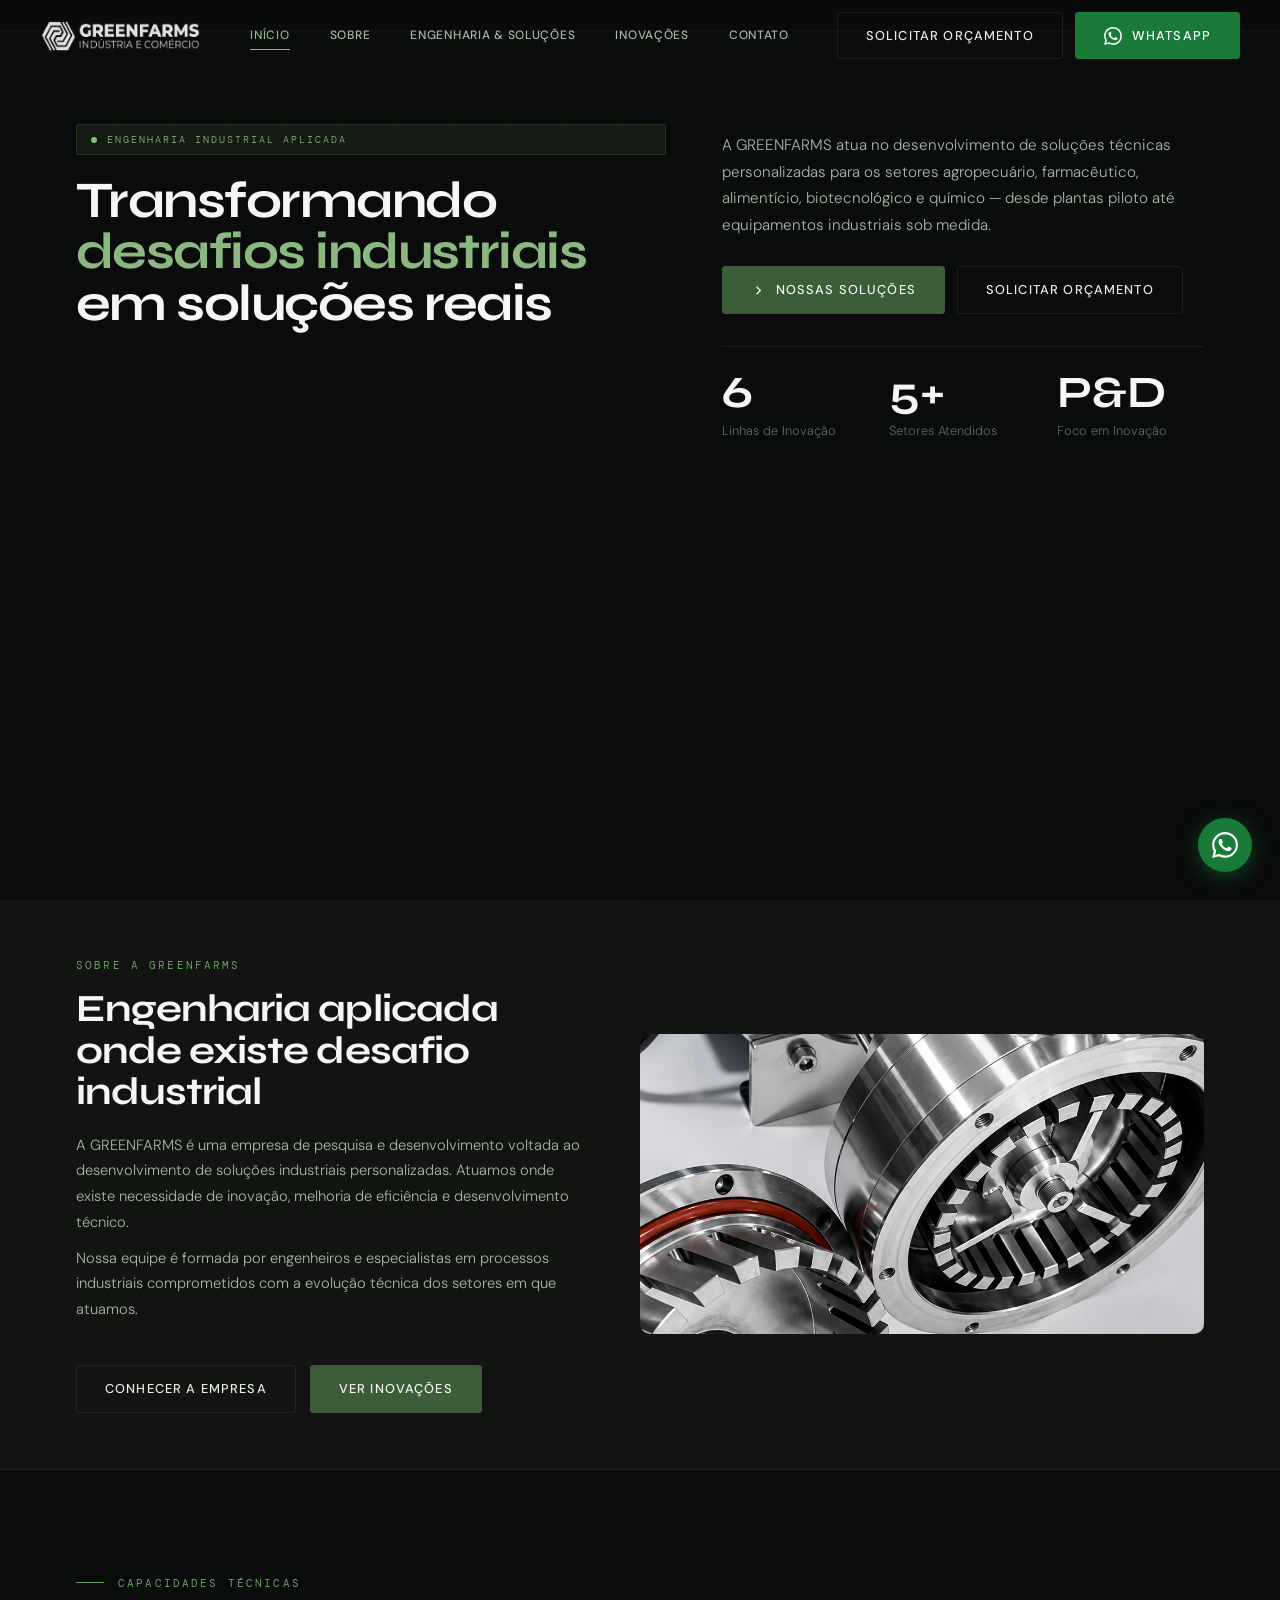
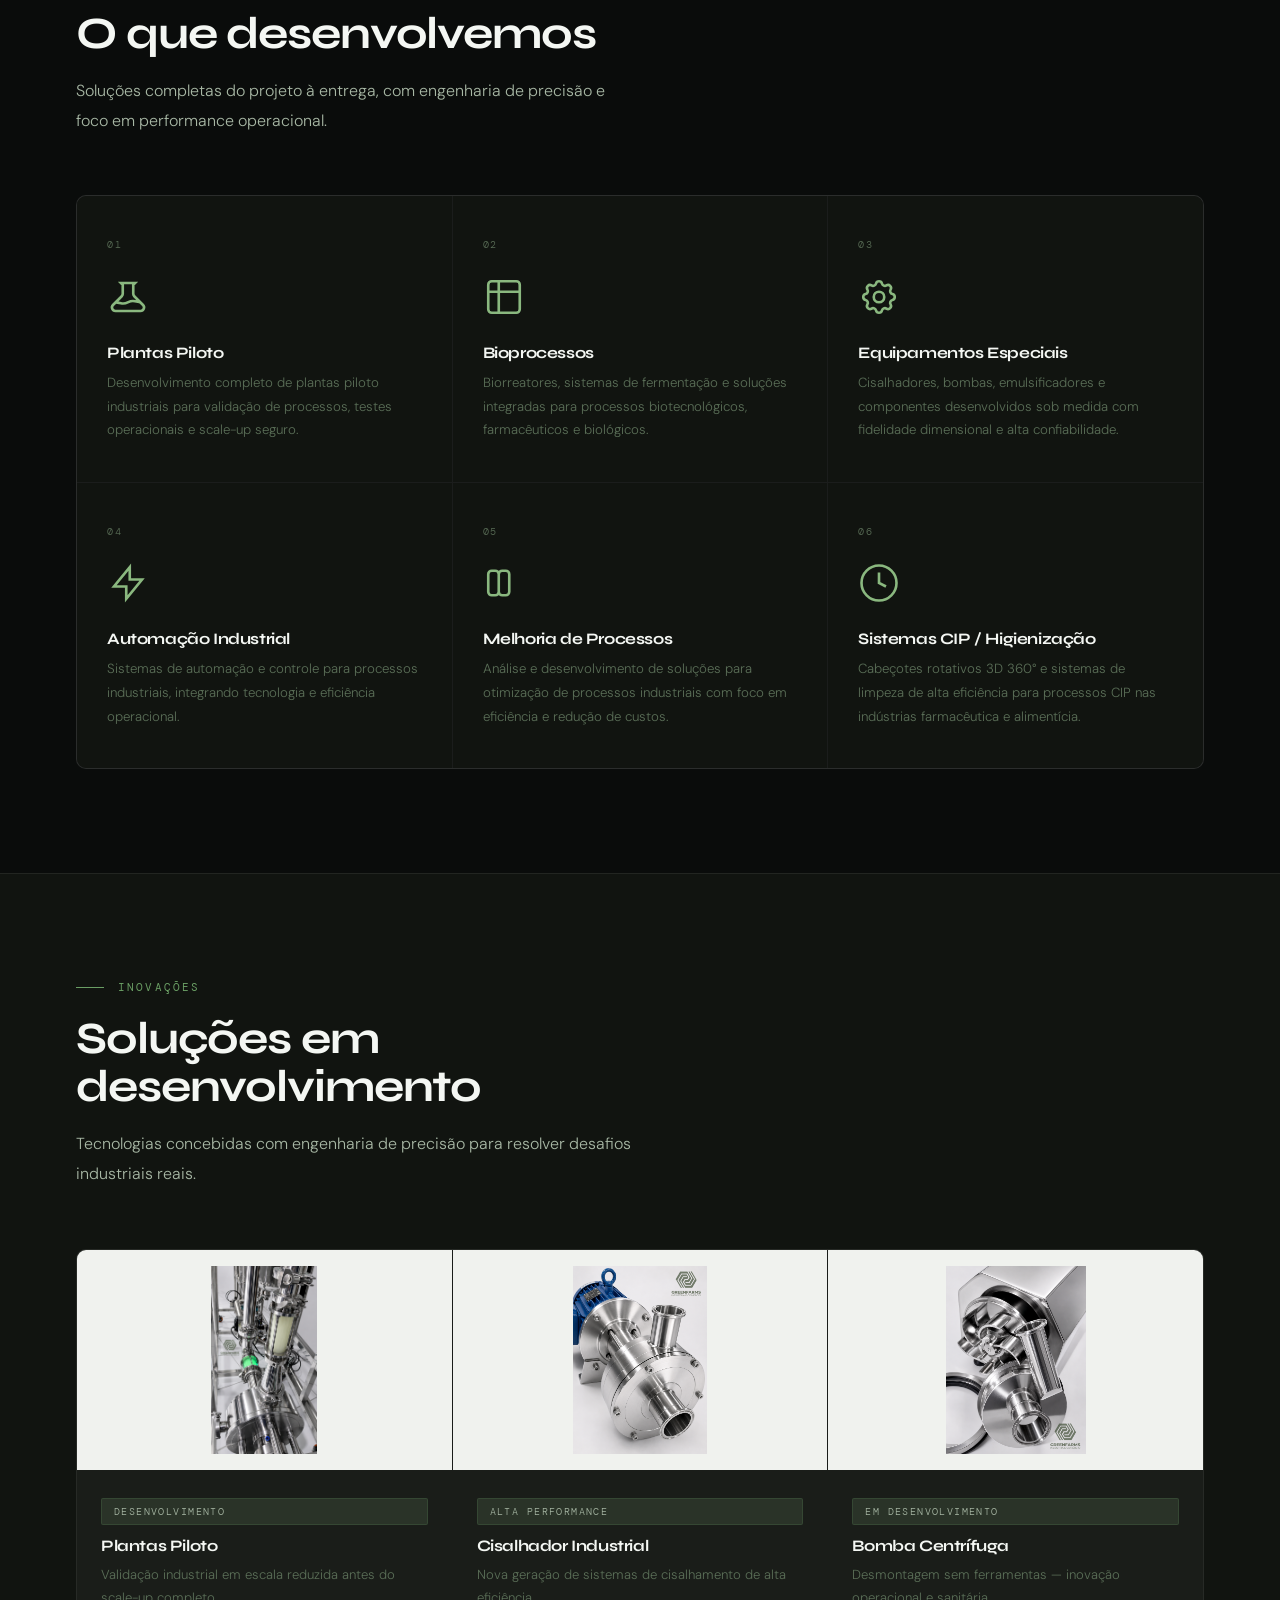
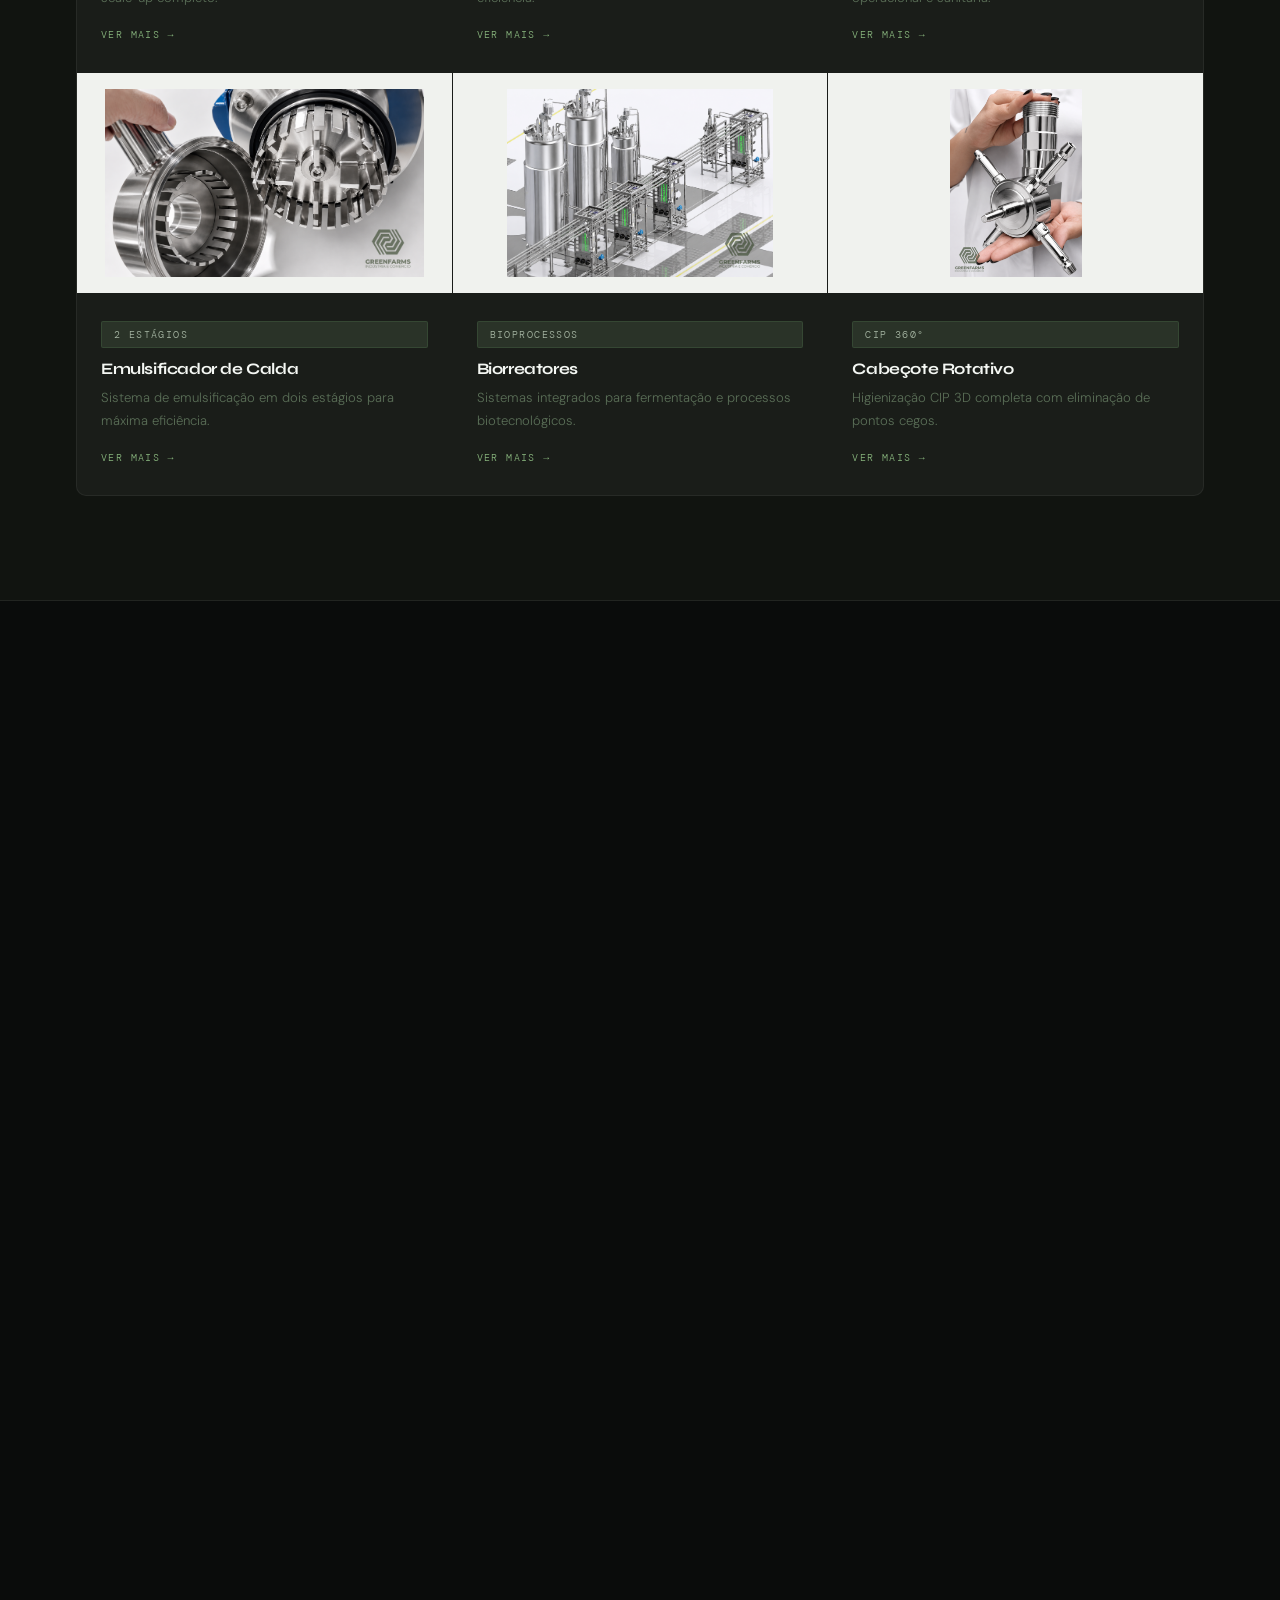
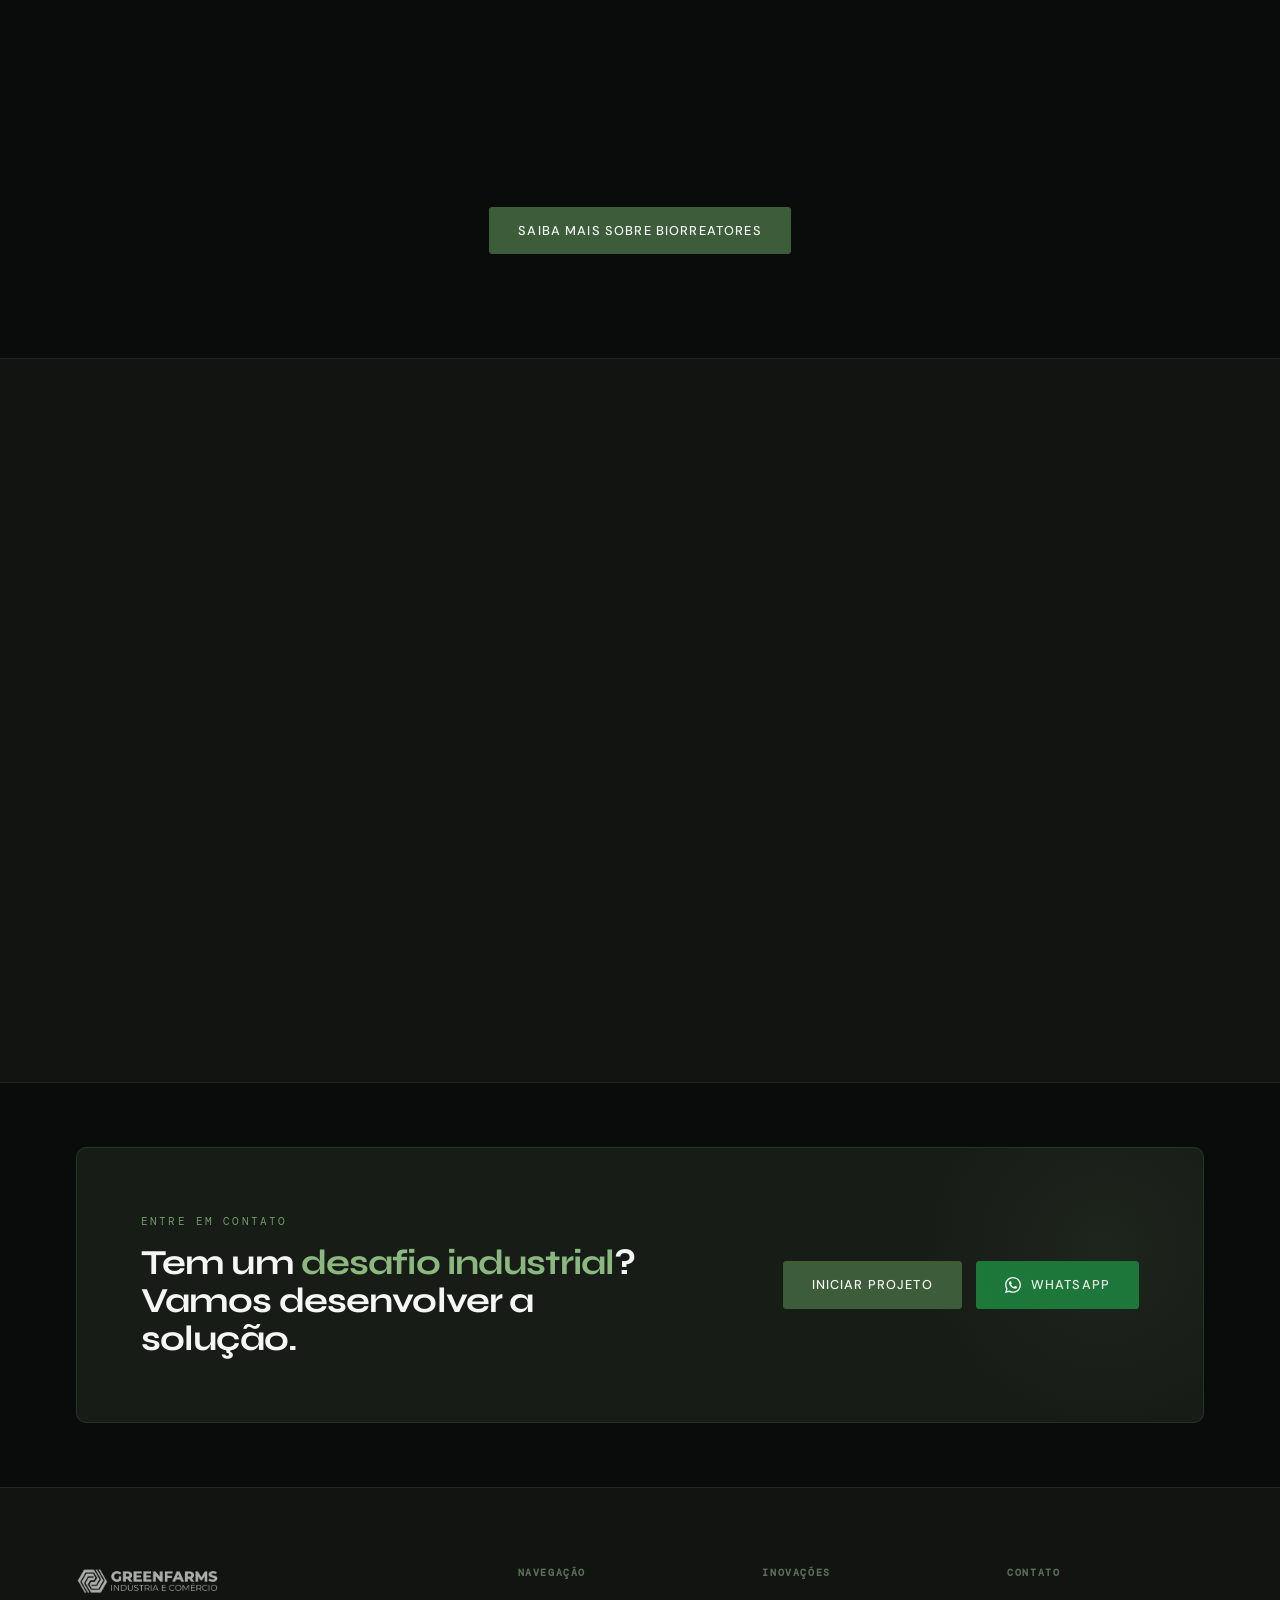
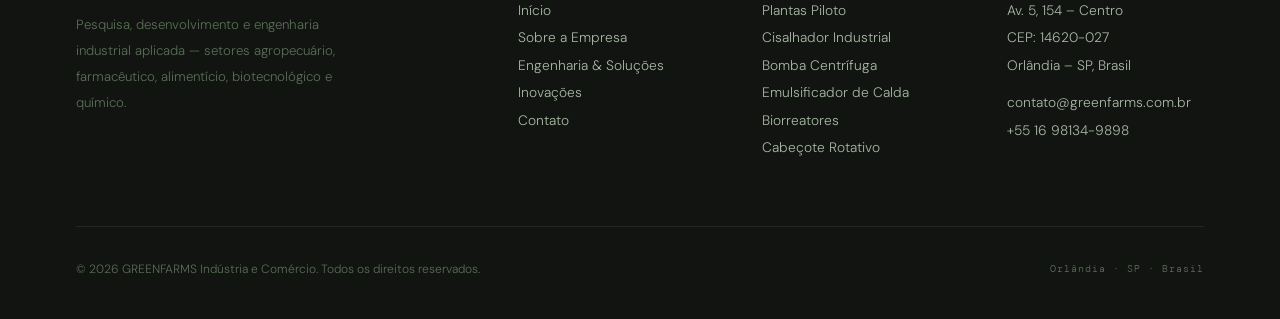
==== index.html @ 41dfceb0 "Atualização completa do tema" ====
<!DOCTYPE html>
<html lang="pt-BR">
<head>
  <meta charset="UTF-8">
  <meta name="viewport" content="width=device-width, initial-scale=1.0">
  <meta name="description" content="GREENFARMS — Pesquisa, desenvolvimento e engenharia industrial aplicada. Soluções sob medida para os setores agropecuário, farmacêutico, alimentício e biotecnológico.">
  <title>GREENFARMS · Engenharia Industrial Aplicada</title>
  <link rel="icon" type="image/png" href="images/favicon.png">
  <link rel="stylesheet" href="css/style.css">
  <style>
    /* ── Hero ─────────────────────────────────────────────────── */
    .hero {
      min-height: 100vh;
      display: flex;
      align-items: flex-start;
      position: relative;
      overflow: hidden;
      background: var(--gf-black);
    }

    .hero__left {
      width: 100%;
      padding: calc(var(--gf-nav-h) + 48px) 0 64px 0;
      position: relative;
      z-index: 2;
    }

    .hero__left-inner {
      width: 100%;
      max-width: 1200px;
      margin: 0 auto;
      padding: 0 36px;
      display: grid;
      grid-template-columns: 1.1fr 0.9fr;
      gap: 56px;
      align-items: start;  /* col-right alinha pelo topo, não pelo centro */
    }

    .hero__tag {
      display: inline-flex;
      align-items: center;
      gap: 10px;
      padding: 6px 14px;
      background: rgba(61,92,58,0.2);
      border: 1px solid var(--gf-border);
      border-radius: 2px;
      font-family: var(--gf-mono);
      font-size: 0.63rem;
      letter-spacing: 0.2em;
      text-transform: uppercase;
      color: var(--gf-accent);
      margin-bottom: 20px;
    }
    .hero__tag::before {
      content: '';
      width: 6px; height: 6px; border-radius: 50%;
      background: var(--gf-accent);
      animation: blink 2.2s ease-in-out infinite;
    }
    @keyframes blink { 0%,100%{opacity:1} 50%{opacity:0.2} }

    .hero__col-left {
      display: flex;
      flex-direction: column;
      padding-top: 4px;
    }
    .hero__col-right {
      display: flex;
      flex-direction: column;
      justify-content: flex-start;
      padding-top: 12px;  /* alinha descr com o início do título */
    }

    .hero h1 {
      font-size: clamp(2.4rem, 4vw, 4.2rem);
      line-height: 1.0;
      letter-spacing: -0.03em;
      margin-bottom: 0;
    }
    .hero h1 em { font-style: normal; color: var(--gf-accent); }

    .hero__desc {
      font-size: 0.95rem;
      color: var(--gf-text-mid);
      line-height: 1.75;
      font-weight: 300;
      margin-bottom: 28px;
    }

    .hero__actions { display: flex; align-items: center; gap: 12px; flex-wrap: wrap; margin-bottom: 32px; }

    .hero__metrics {
      padding-top: 24px;
      border-top: 1px solid var(--gf-border-dim);
      display: grid;
      grid-template-columns: repeat(3, 1fr);
      gap: 20px;
    }

    /* Grid decorativo full-width */
    .hero__grid-deco {
      position: absolute;
      inset: 0;
      position: absolute;
      top: 0; left: 0;
      width: 50%; height: 100%;
      background-image:
        linear-gradient(rgba(106,158,100,0.03) 1px, transparent 1px),
        linear-gradient(90deg, rgba(106,158,100,0.03) 1px, transparent 1px);
      background-size: 56px 56px;
      pointer-events: none;
      z-index: 1;
    }

    /* ── Intro banding ────────────────────────────────────────── */
    .intro-band {
      background: var(--gf-dark);
      border-bottom: 1px solid var(--gf-border-dim);
      padding: 0;
    }
    .intro-band__inner {
      display: grid;
      grid-template-columns: 1fr 1fr;
      align-items: center;
    }
    .intro-band__text {
      padding: 56px 56px 56px 0;
      display: flex;
      flex-direction: column;
      justify-content: center;
    }
    .intro-band__text h2 { font-size: clamp(1.8rem, 3vw, 2.5rem); margin-bottom: 20px; }
    .intro-band__text p { color: var(--gf-text-mid); font-size: 0.92rem; line-height: 1.75; font-weight: 300; margin-bottom: 10px; }
    .intro-band__image {
      position: relative;
      background: #f0f2ee;
      overflow: hidden;
      border-radius: var(--gf-radius-lg);
      height: 300px;  /* altura fixa e compacta */
    }
    .intro-band__image img {
      width: 100%;
      height: 100%;
      object-fit: cover;  /* preenche o quadro sem espaço em branco */
      object-position: center;
      display: block;
    }

    /* ── Capabilities strip ───────────────────────────────────── */
    .cap-grid {
      display: grid;
      grid-template-columns: repeat(3, 1fr);
      gap: 1px;
      background: var(--gf-border-dim);
      border: 1px solid var(--gf-border-dim);
      border-radius: var(--gf-radius-lg);
      overflow: hidden;
    }
    .cap-card {
      background: var(--gf-dark);
      padding: 40px 30px;
      transition: background var(--gf-transition);
    }
    .cap-card:hover { background: var(--gf-dark-2); }
    .cap-card__num {
      font-family: var(--gf-mono); font-size: 0.63rem;
      letter-spacing: 0.15em; color: var(--gf-text-dim);
      margin-bottom: 22px;
    }
    .cap-card__icon { width: 42px; height: 42px; color: var(--gf-accent); margin-bottom: 18px; }
    .cap-card h3 { font-size: 1rem; margin-bottom: 10px; }
    .cap-card p { font-size: 0.83rem; color: var(--gf-text-dim); line-height: 1.78; font-weight: 300; }

    /* ── Inovações strip — 6 cards com imagem ─────────────────── */
    .inov-strip {
      background: var(--gf-dark);
      border-top: 1px solid var(--gf-border-dim);
      border-bottom: 1px solid var(--gf-border-dim);
    }
    .inov-grid {
      display: grid;
      grid-template-columns: repeat(3, 1fr);
      gap: 1px;
      background: rgba(255,255,255,0.04);
      border: 1px solid rgba(255,255,255,0.06);
      border-radius: var(--gf-radius-lg);
      overflow: hidden;
    }
    .inov-card {
      background: transparent;
      display: flex;
      flex-direction: column;
      transition: background var(--gf-transition);
      cursor: pointer;
      text-decoration: none;
      color: inherit;
    }
    .inov-card:hover { background: rgba(255,255,255,0.03); }
    .inov-card__img {
      height: 220px;
      background: #f0f2ee;
      overflow: hidden;
      flex-shrink: 0;
    }
    .inov-card__img img {
      width: 100%; height: 100%;
      object-fit: contain;
      padding: 16px;
      transition: transform 0.55s var(--gf-ease);
    }
    .inov-card:hover .inov-card__img img { transform: scale(1.04); }
    .inov-card__body { padding: 28px 24px; flex: 1; display: flex; flex-direction: column; }
    .inov-card__body .tag { margin-bottom: 12px; }
    .inov-card__body h3 { font-size: 1rem; margin-bottom: 10px; }
    .inov-card__body p { font-size: 0.82rem; color: var(--gf-text-dim); line-height: 1.72; font-weight: 300; flex: 1; }
    .inov-card__link {
      display: inline-flex; align-items: center; gap: 7px;
      margin-top: 18px;
      font-family: var(--gf-mono); font-size: 0.62rem;
      letter-spacing: 0.14em; text-transform: uppercase;
      color: var(--gf-accent);
      transition: gap var(--gf-transition);
    }
    .inov-card:hover .inov-card__link { gap: 11px; }

    /* ── Biorreatores hero section ────────────────────────────── */
    .bio-hero {
      background: var(--gf-black);
    }
    .bio-hero__main {
      position: relative;
      border-radius: var(--gf-radius-lg);
      overflow: hidden;
      margin-bottom: 24px;
      background: #f0f2ee;
    }
    .bio-hero__main img {
      width: 100%;
      display: block;
      max-height: 520px;
      object-fit: contain;
      padding: 32px;
    }
    .bio-hero__badge {
      position: absolute;
      bottom: 24px; left: 24px;
      background: rgba(10,12,11,0.9);
      backdrop-filter: blur(12px);
      border: 1px solid var(--gf-border);
      border-radius: var(--gf-radius);
      padding: 14px 20px;
    }
    .bio-hero__badge p {
      font-family: var(--gf-mono); font-size: 0.63rem;
      letter-spacing: 0.14em; color: var(--gf-text-dim);
      text-transform: uppercase; margin-bottom: 4px;
    }
    .bio-hero__badge strong {
      font-family: var(--gf-head); font-size: 1.1rem;
      font-weight: 700; color: var(--gf-accent);
    }
    .bio-hero__sub {
      display: grid;
      grid-template-columns: repeat(3, 1fr);
      gap: 16px;
    }
    .bio-hero__sub-img {
      border-radius: var(--gf-radius-lg);
      overflow: hidden;
      background: #f0f2ee;
      aspect-ratio: 4/3;
    }
    .bio-hero__sub-img img {
      width: 100%; height: 100%;
      object-fit: contain; padding: 12px;
      transition: transform 0.5s var(--gf-ease);
    }
    .bio-hero__sub-img:hover img { transform: scale(1.04); }

    /* ── CTA Banner ───────────────────────────────────────────── */
    .cta-banner {
      background: var(--gf-dark-2);
      border: 1px solid var(--gf-border);
      border-radius: var(--gf-radius-lg);
      padding: 64px;
      display: flex;
      align-items: center;
      justify-content: space-between;
      gap: 48px;
      position: relative;
      overflow: hidden;
    }
    .cta-banner::before {
      content: '';
      position: absolute; right: -80px; top: -80px;
      width: 360px; height: 360px;
      background: radial-gradient(circle, rgba(61,92,58,0.14) 0%, transparent 70%);
      pointer-events: none;
    }
    .cta-banner h2 { font-size: clamp(1.6rem, 3vw, 2.2rem); max-width: 540px; }
    .cta-banner h2 em { font-style: normal; color: var(--gf-accent); }
    .cta-banner__actions { display: flex; align-items: center; gap: 14px; flex-shrink: 0; }

    /* ── Sectors ──────────────────────────────────────────────── */
    .sector-list { display: flex; flex-direction: column; gap: 1px; }
    .sector-item {
      display: flex; align-items: center; justify-content: space-between;
      padding: 22px 28px;
      background: var(--gf-dark);
      border: 1px solid var(--gf-border-dim);
      transition: background var(--gf-transition), border-color var(--gf-transition);
    }
    .sector-item:first-child { border-radius: var(--gf-radius-lg) var(--gf-radius-lg) 0 0; }
    .sector-item:last-child { border-radius: 0 0 var(--gf-radius-lg) var(--gf-radius-lg); }
    .sector-item:hover { background: var(--gf-dark-2); border-color: var(--gf-border); }
    .sector-item__left { display: flex; align-items: center; gap: 24px; }
    .sector-item__num { font-family: var(--gf-mono); font-size: 0.62rem; color: var(--gf-text-dim); width: 24px; }
    .sector-item h3 { font-size: 1rem; font-weight: 600; }
    .sector-item__tags { display: flex; gap: 8px; flex-wrap: wrap; }

    @media(max-width:1100px){
      .hero { grid-template-columns: 1fr; min-height: auto; }
      .hero__left { padding-top: calc(var(--gf-nav-h) + 48px); padding-bottom: 48px; }
      .hero__left-inner { grid-template-columns: 1fr; gap: 40px; padding: 0 20px; }
      .hero__grid-deco { width: 100%; }
      .intro-band__inner { grid-template-columns: 1fr; }
      .intro-band__text { padding: 48px 0; }
      .intro-band__image { height: 300px; }
      .cap-grid { grid-template-columns: 1fr 1fr; }
      .inov-grid { grid-template-columns: 1fr 1fr; }
      .bio-hero__sub { grid-template-columns: 1fr 1fr 1fr; }
      .cta-banner { flex-direction: column; padding: 44px; }
      .cta-banner__actions { flex-direction: column; width: 100%; }
      .cta-banner__actions .btn { justify-content: center; }
      .sector-item { flex-direction: column; align-items: flex-start; gap: 14px; }
    }
    @media(max-width:768px){
      .cap-grid { grid-template-columns: 1fr; }
      .inov-grid { grid-template-columns: 1fr; }
      .bio-hero__sub { grid-template-columns: 1fr; }
      .hero__metrics {
      padding-top: 24px;
      border-top: 1px solid var(--gf-border-dim);
      display: grid;
      grid-template-columns: repeat(3, 1fr);
      gap: 20px;
    }
      .cta-banner { padding: 28px; }
    }
  </style>
</head>
<body>

<div id="nav-container"></div>

<!-- ── HERO ─────────────────────────────────────────────────────── -->
<section class="hero">
  <div class="hero__grid-deco"></div>

  <div class="hero__left">
    <div class="hero__left-inner">
      <!-- Col esquerda: tag + título principal -->
      <div class="hero__col-left">
        <div class="hero__tag">Engenharia Industrial Aplicada</div>
        <h1>
          Transformando<br>
          <em>desafios industriais</em><br>
          em soluções reais
        </h1>
      </div>

      <!-- Col direita: descrição + botões + métricas -->
      <div class="hero__col-right">
        <p class="hero__desc">
          A GREENFARMS atua no desenvolvimento de soluções técnicas personalizadas para os setores agropecuário, farmacêutico, alimentício, biotecnológico e químico — desde plantas piloto até equipamentos industriais sob medida.
        </p>
        <div class="hero__actions">
          <a href="engenharia.html" class="btn btn--primary">
            <svg width="15" height="15" viewBox="0 0 24 24" fill="none" stroke="currentColor" stroke-width="2"><path d="M9 18l6-6-6-6"/></svg>
            Nossas Soluções
          </a>
          <a href="contato.html" class="btn btn--outline">Solicitar Orçamento</a>
        </div>
        <div class="hero__metrics">
          <div class="stat-block">
            <span class="stat-block__num" data-count="6">6</span>
            <span class="stat-block__label">Linhas de Inovação</span>
          </div>
          <div class="stat-block">
            <span class="stat-block__num" data-count="5" data-suffix="+">5+</span>
            <span class="stat-block__label">Setores Atendidos</span>
          </div>
          <div class="stat-block">
            <span class="stat-block__num">P&amp;D</span>
            <span class="stat-block__label">Foco em Inovação</span>
          </div>
        </div>
      </div>
    </div>
  </div>
</section>

<!-- ── INTRO BAND ────────────────────────────────────────────────── -->
<section class="intro-band">
  <div class="container">
    <div class="intro-band__inner">
      <div class="intro-band__text anim-fade">
        <span class="label" style="display:block;margin-bottom:14px;">Sobre a GREENFARMS</span>
        <h2>Engenharia aplicada onde existe desafio industrial</h2>
        <p>A GREENFARMS é uma empresa de pesquisa e desenvolvimento voltada ao desenvolvimento de soluções industriais personalizadas. Atuamos onde existe necessidade de inovação, melhoria de eficiência e desenvolvimento técnico.</p>
        <p>Nossa equipe é formada por engenheiros e especialistas em processos industriais comprometidos com a evolução técnica dos setores em que atuamos.</p>
        <div style="margin-top:32px;display:flex;gap:14px;flex-wrap:wrap;">
          <a href="sobre.html" class="btn btn--outline">Conhecer a Empresa</a>
          <a href="inovacoes.html" class="btn btn--primary">Ver Inovações</a>
        </div>
      </div>
      <div class="intro-band__image anim-fade anim-delay-2">
        <img src="images/cisalhador-2.png" alt="Cisalhador Industrial GREENFARMS">
      </div>
    </div>
  </div>
</section>

<!-- ── CAPABILITIES ──────────────────────────────────────────────── -->
<section class="section" style="background:var(--gf-black);">
  <div class="container">
    <div class="section-header anim-fade">
      <div class="section-header__label"><span class="label">Capacidades Técnicas</span></div>
      <h2>O que desenvolvemos</h2>
      <p>Soluções completas do projeto à entrega, com engenharia de precisão e foco em performance operacional.</p>
    </div>
    <div class="cap-grid anim-fade anim-delay-1">
      <div class="cap-card">
        <div class="cap-card__num">01</div>
        <svg class="cap-card__icon" viewBox="0 0 24 24" fill="none" stroke="currentColor" stroke-width="1.5"><path d="M19.428 15.428a2 2 0 00-1.022-.547l-2.387-.477a6 6 0 00-3.86.517l-.318.158a6 6 0 01-3.86.517L6.05 15.21a2 2 0 00-1.806.547M8 4h8l-1 1v5.172a2 2 0 00.586 1.414l5 5c1.26 1.26.367 3.414-1.415 3.414H4.828c-1.782 0-2.674-2.154-1.414-3.414l5-5A2 2 0 009 10.172V5L8 4z"/></svg>
        <h3>Plantas Piloto</h3>
        <p>Desenvolvimento completo de plantas piloto industriais para validação de processos, testes operacionais e scale-up seguro.</p>
      </div>
      <div class="cap-card">
        <div class="cap-card__num">02</div>
        <svg class="cap-card__icon" viewBox="0 0 24 24" fill="none" stroke="currentColor" stroke-width="1.5"><path d="M9 3H5a2 2 0 00-2 2v4m6-6h10a2 2 0 012 2v4M9 3v18m0 0h10a2 2 0 002-2V9M9 21H5a2 2 0 01-2-2V9m0 0h18"/></svg>
        <h3>Bioprocessos</h3>
        <p>Biorreatores, sistemas de fermentação e soluções integradas para processos biotecnológicos, farmacêuticos e biológicos.</p>
      </div>
      <div class="cap-card">
        <div class="cap-card__num">03</div>
        <svg class="cap-card__icon" viewBox="0 0 24 24" fill="none" stroke="currentColor" stroke-width="1.5"><path d="M10.325 4.317c.426-1.756 2.924-1.756 3.35 0a1.724 1.724 0 002.573 1.066c1.543-.94 3.31.826 2.37 2.37a1.724 1.724 0 001.065 2.572c1.756.426 1.756 2.924 0 3.35a1.724 1.724 0 00-1.066 2.573c.94 1.543-.826 3.31-2.37 2.37a1.724 1.724 0 00-2.572 1.065c-.426 1.756-2.924 1.756-3.35 0a1.724 1.724 0 00-2.573-1.066c-1.543.94-3.31-.826-2.37-2.37a1.724 1.724 0 00-1.065-2.572c-1.756-.426-1.756-2.924 0-3.35a1.724 1.724 0 001.066-2.573c-.94-1.543.826-3.31 2.37-2.37.996.608 2.296.07 2.572-1.065z"/><circle cx="12" cy="12" r="3"/></svg>
        <h3>Equipamentos Especiais</h3>
        <p>Cisalhadores, bombas, emulsificadores e componentes desenvolvidos sob medida com fidelidade dimensional e alta confiabilidade.</p>
      </div>
      <div class="cap-card">
        <div class="cap-card__num">04</div>
        <svg class="cap-card__icon" viewBox="0 0 24 24" fill="none" stroke="currentColor" stroke-width="1.5"><path d="M13 10V3L4 14h7v7l9-11h-7z"/></svg>
        <h3>Automação Industrial</h3>
        <p>Sistemas de automação e controle para processos industriais, integrando tecnologia e eficiência operacional.</p>
      </div>
      <div class="cap-card">
        <div class="cap-card__num">05</div>
        <svg class="cap-card__icon" viewBox="0 0 24 24" fill="none" stroke="currentColor" stroke-width="1.5"><path d="M9 17V7m0 10a2 2 0 01-2 2H5a2 2 0 01-2-2V7a2 2 0 012-2h2a2 2 0 012 2m0 10a2 2 0 002 2h2a2 2 0 002-2M9 7a2 2 0 012-2h2a2 2 0 012 2m0 10V7"/></svg>
        <h3>Melhoria de Processos</h3>
        <p>Análise e desenvolvimento de soluções para otimização de processos industriais com foco em eficiência e redução de custos.</p>
      </div>
      <div class="cap-card">
        <div class="cap-card__num">06</div>
        <svg class="cap-card__icon" viewBox="0 0 24 24" fill="none" stroke="currentColor" stroke-width="1.5"><circle cx="12" cy="12" r="10"/><path d="M12 6v6l4 2"/></svg>
        <h3>Sistemas CIP / Higienização</h3>
        <p>Cabeçotes rotativos 3D 360° e sistemas de limpeza de alta eficiência para processos CIP nas indústrias farmacêutica e alimentícia.</p>
      </div>
    </div>
  </div>
</section>

<!-- ── INOVAÇÕES — 6 cards ────────────────────────────────────────── -->
<section class="section inov-strip">
  <div class="container">
    <div class="section-header anim-fade">
      <div class="section-header__label"><span class="label">Inovações</span></div>
      <h2>Soluções em desenvolvimento</h2>
      <p>Tecnologias concebidas com engenharia de precisão para resolver desafios industriais reais.</p>
    </div>
    <div class="inov-grid">
      <a href="inovacoes.html#plantas-piloto" class="inov-card anim-fade">
        <div class="inov-card__img"><img src="images/planta-piloto.png" alt="Plantas Piloto" loading="lazy"></div>
        <div class="inov-card__body">
          <span class="tag">Desenvolvimento</span>
          <h3>Plantas Piloto</h3>
          <p>Validação industrial em escala reduzida antes do scale-up completo.</p>
          <span class="inov-card__link">Ver mais →</span>
        </div>
      </a>
      <a href="inovacoes.html#cisalhador" class="inov-card anim-fade anim-delay-1">
        <div class="inov-card__img"><img src="images/cisalhador.png" alt="Cisalhador Industrial" loading="lazy"></div>
        <div class="inov-card__body">
          <span class="tag">Alta Performance</span>
          <h3>Cisalhador Industrial</h3>
          <p>Nova geração de sistemas de cisalhamento de alta eficiência.</p>
          <span class="inov-card__link">Ver mais →</span>
        </div>
      </a>
      <a href="inovacoes.html#bomba" class="inov-card anim-fade anim-delay-2">
        <div class="inov-card__img"><img src="images/bomba-centrifuga.png" alt="Bomba Centrífuga" loading="lazy"></div>
        <div class="inov-card__body">
          <span class="tag">Em Desenvolvimento</span>
          <h3>Bomba Centrífuga</h3>
          <p>Desmontagem sem ferramentas — inovação operacional e sanitária.</p>
          <span class="inov-card__link">Ver mais →</span>
        </div>
      </a>
      <a href="inovacoes.html#emulsificador" class="inov-card anim-fade">
        <div class="inov-card__img"><img src="images/emulsificador.png" alt="Emulsificador de Calda" loading="lazy"></div>
        <div class="inov-card__body">
          <span class="tag">2 Estágios</span>
          <h3>Emulsificador de Calda</h3>
          <p>Sistema de emulsificação em dois estágios para máxima eficiência.</p>
          <span class="inov-card__link">Ver mais →</span>
        </div>
      </a>
      <a href="inovacoes.html#biorreatores" class="inov-card anim-fade anim-delay-1">
        <div class="inov-card__img"><img src="images/biorreatores.png" alt="Biorreatores" loading="lazy"></div>
        <div class="inov-card__body">
          <span class="tag">Bioprocessos</span>
          <h3>Biorreatores</h3>
          <p>Sistemas integrados para fermentação e processos biotecnológicos.</p>
          <span class="inov-card__link">Ver mais →</span>
        </div>
      </a>
      <a href="inovacoes.html#cabecote" class="inov-card anim-fade anim-delay-2">
        <div class="inov-card__img"><img src="images/cabecote-rotativo.png" alt="Cabeçote Rotativo" loading="lazy"></div>
        <div class="inov-card__body">
          <span class="tag">CIP 360°</span>
          <h3>Cabeçote Rotativo</h3>
          <p>Higienização CIP 3D completa com eliminação de pontos cegos.</p>
          <span class="inov-card__link">Ver mais →</span>
        </div>
      </a>
    </div>
  </div>
</section>

<!-- ── BIORREATORES DESTAQUE ──────────────────────────────────────── -->
<section class="section bio-hero">
  <div class="container">
    <div class="section-header anim-fade">
      <div class="section-header__label"><span class="label">Destaque</span></div>
      <h2>Biorreatores GREENFARMS</h2>
      <p>Soluções tecnológicas para bioprocessos industriais com foco em controle de contaminação, eficiência operacional e padrão internacional de engenharia.</p>
    </div>
    <div class="bio-hero__main anim-fade">
      <img src="images/biorreatores.png" alt="Sistema Completo de Biorreatores GREENFARMS" loading="lazy">
      <div class="bio-hero__badge">
        <p>Especialidade GREENFARMS</p>
        <strong>Bioprocessos Industriais</strong>
      </div>
    </div>
    <div class="bio-hero__sub anim-fade anim-delay-1">
      <div class="bio-hero__sub-img"><img src="images/biorreator-fabrica-1.png" alt="Biorreator Fábrica 1" loading="lazy"></div>
      <div class="bio-hero__sub-img"><img src="images/biorreator-fabrica-2.png" alt="Biorreator Fábrica 2" loading="lazy"></div>
      <div class="bio-hero__sub-img"><img src="images/biorreator-fabrica-3.png" alt="Biorreator Fábrica 3" loading="lazy"></div>
    </div>
    <div style="margin-top:32px;text-align:center;">
      <a href="inovacoes.html#biorreatores" class="btn btn--primary">Saiba mais sobre Biorreatores</a>
    </div>
  </div>
</section>

<!-- ── SETORES ───────────────────────────────────────────────────── -->
<section class="section" style="background:var(--gf-dark);border-top:1px solid var(--gf-border-dim);border-bottom:1px solid var(--gf-border-dim);">
  <div class="container">
    <div class="section-header anim-fade">
      <div class="section-header__label"><span class="label">Mercados</span></div>
      <h2>Setores industriais atendidos</h2>
    </div>
    <div class="sector-list">
      <div class="sector-item anim-fade">
        <div class="sector-item__left"><span class="sector-item__num">01</span><h3>Farmacêutico &amp; Biológico</h3></div>
        <div class="sector-item__tags"><span class="tag">Bioprocessos</span><span class="tag">Plantas Piloto</span><span class="tag">Sanitização</span></div>
      </div>
      <div class="sector-item anim-fade anim-delay-1">
        <div class="sector-item__left"><span class="sector-item__num">02</span><h3>Alimentício &amp; Agroindustrial</h3></div>
        <div class="sector-item__tags"><span class="tag">CIP</span><span class="tag">Homogeneização</span><span class="tag">Automação</span></div>
      </div>
      <div class="sector-item anim-fade anim-delay-2">
        <div class="sector-item__left"><span class="sector-item__num">03</span><h3>Biotecnológico</h3></div>
        <div class="sector-item__tags"><span class="tag">Fermentação</span><span class="tag">Biorreatores</span><span class="tag">P&amp;D</span></div>
      </div>
      <div class="sector-item anim-fade anim-delay-3">
        <div class="sector-item__left"><span class="sector-item__num">04</span><h3>Químico &amp; Petroquímico</h3></div>
        <div class="sector-item__tags"><span class="tag">Cisalhamento</span><span class="tag">Dispersão</span><span class="tag">Emulsificação</span></div>
      </div>
      <div class="sector-item anim-fade">
        <div class="sector-item__left"><span class="sector-item__num">05</span><h3>Agropecuário</h3></div>
        <div class="sector-item__tags"><span class="tag">Caldas Agrícolas</span><span class="tag">Biopesticidas</span><span class="tag">Emulsificadores</span></div>
      </div>
    </div>
  </div>
</section>

<!-- ── CTA ───────────────────────────────────────────────────────── -->
<section class="section--sm" style="background:var(--gf-black);">
  <div class="container">
    <div class="cta-banner anim-fade">
      <div>
        <span class="label" style="display:block;margin-bottom:14px;">Entre em Contato</span>
        <h2>Tem um <em>desafio industrial</em>?<br>Vamos desenvolver a solução.</h2>
      </div>
      <div class="cta-banner__actions">
        <a href="contato.html" class="btn btn--primary">Iniciar Projeto</a>
        <a href="https://wa.me/5516981349898" target="_blank" class="btn btn--whatsapp">
          <svg width="16" height="16" viewBox="0 0 24 24" fill="currentColor"><path d="M17.472 14.382c-.297-.149-1.758-.867-2.03-.967-.273-.099-.471-.148-.67.15-.197.297-.767.966-.94 1.164-.173.199-.347.223-.644.075-.297-.15-1.255-.463-2.39-1.475-.883-.788-1.48-1.761-1.653-2.059-.173-.297-.018-.458.13-.606.134-.133.298-.347.446-.52.149-.174.198-.298.298-.497.099-.198.05-.371-.025-.52-.075-.149-.669-1.612-.916-2.207-.242-.579-.487-.5-.669-.51-.173-.008-.371-.01-.57-.01-.198 0-.52.074-.792.372-.272.297-1.04 1.016-1.04 2.479 0 1.462 1.065 2.875 1.213 3.074.149.198 2.096 3.2 5.077 4.487.709.306 1.262.489 1.694.625.712.227 1.36.195 1.871.118.571-.085 1.758-.719 2.006-1.413.248-.694.248-1.289.173-1.413-.074-.124-.272-.198-.57-.347m-5.421 7.403h-.004a9.87 9.87 0 01-5.031-1.378l-.361-.214-3.741.982.998-3.648-.235-.374a9.86 9.86 0 01-1.51-5.26c.001-5.45 4.436-9.884 9.888-9.884 2.64 0 5.122 1.03 6.988 2.898a9.825 9.825 0 012.893 6.994c-.003 5.45-4.437 9.884-9.885 9.884m8.413-18.297A11.815 11.815 0 0012.05 0C5.495 0 .16 5.335.157 11.892c0 2.096.547 4.142 1.588 5.945L.057 24l6.305-1.654a11.882 11.882 0 005.683 1.448h.005c6.554 0 11.89-5.335 11.893-11.893a11.821 11.821 0 00-3.48-8.413"/></svg>
          WhatsApp
        </a>
      </div>
    </div>
  </div>
</section>

<div id="footer-container"></div>
<div id="wa-float"></div>
<script src="js/components.js"></script>
<script src="js/main.js"></script>
</body>
</html>
---- css/style.css ----
/* ================================================================
   GREENFARMS v2 — Global Stylesheet
   Aesthetic: Industrial Precision · Dark Shell · Light Image Panels
   ================================================================ */

@import url('https://fonts.googleapis.com/css2?family=Syne:wght@400;500;600;700;800&family=DM+Sans:ital,opsz,wght@0,9..40,300;0,9..40,400;0,9..40,500;0,9..40,600;1,9..40,300&family=DM+Mono:wght@300;400;500&display=swap');

:root {
  --gf-black:       #0a0c0b;
  --gf-dark:        #111410;
  --gf-dark-2:      #181c17;
  --gf-dark-3:      #1f2420;
  --gf-green:       #3d5c3a;
  --gf-green-mid:   #4a7045;
  --gf-green-light: #6a9e64;
  --gf-accent:      #8ab87f;
  --gf-wire:        #2a3328;
  --gf-border:      rgba(106,158,100,0.18);
  --gf-border-dim:  rgba(255,255,255,0.07);
  --gf-text:        #e8ede6;
  --gf-text-mid:    #a8b8a5;
  --gf-text-dim:    #5a6e57;
  --gf-white:       #f4f7f3;
  --gf-mono:        'DM Mono', monospace;
  --gf-head:        'Syne', sans-serif;
  --gf-body:        'DM Sans', sans-serif;
  --gf-radius:      3px;
  --gf-radius-lg:   10px;
  --gf-nav-h:       72px;
  --gf-ease:        cubic-bezier(0.25, 0.46, 0.45, 0.94);
  --gf-transition:  0.35s var(--gf-ease);
}

/* ── Reset ──────────────────────────────────────────────────────── */
*, *::before, *::after { box-sizing: border-box; margin: 0; padding: 0; }
html { scroll-behavior: smooth; font-size: 16px; }
body {
  background: var(--gf-black);
  color: var(--gf-text);
  font-family: var(--gf-body);
  font-weight: 300;
  line-height: 1.7;
  overflow-x: hidden;
  -webkit-font-smoothing: antialiased;
}
img { display: block; max-width: 100%; height: auto; }
a { text-decoration: none; color: inherit; }
ul { list-style: none; }
button { cursor: pointer; border: none; background: none; font-family: inherit; }

/* ── Typography ─────────────────────────────────────────────────── */
h1, h2, h3, h4, h5, h6 {
  font-family: var(--gf-head);
  font-weight: 700;
  line-height: 1.08;
  letter-spacing: -0.025em;
  color: var(--gf-white);
}
.label {
  font-family: var(--gf-mono);
  font-size: 0.67rem;
  font-weight: 400;
  letter-spacing: 0.2em;
  text-transform: uppercase;
  color: var(--gf-green-light);
}

/* ── Layout ─────────────────────────────────────────────────────── */
.container { width: 100%; max-width: 1200px; margin: 0 auto; padding: 0 36px; }
.container--wide { max-width: 1440px; }
.section { padding: 104px 0; }
.section--sm { padding: 64px 0; }
.section--lg { padding: 148px 0; }

/* ── Navigation ─────────────────────────────────────────────────── */
.nav {
  position: fixed;
  top: 0; left: 0; right: 0;
  z-index: 1000;
  height: var(--gf-nav-h);
  display: flex;
  align-items: center;
  transition: background var(--gf-transition), border-color var(--gf-transition);
  border-bottom: 1px solid transparent;
}
.nav.scrolled {
  background: rgba(10,12,11,0.97);
  backdrop-filter: blur(24px);
  -webkit-backdrop-filter: blur(24px);
  border-bottom-color: var(--gf-border-dim);
}
.nav__inner {
  display: flex;
  align-items: center;
  justify-content: space-between;
  gap: 48px;
  width: 100%;
  max-width: 1280px;
  margin: 0 auto;
  padding: 0 40px;
}

/* ── LOGO — horizontal, invertida para fundo escuro ─────────────── */
.nav__logo img {
  height: 32px;
  width: auto;
  min-width: 160px;
  filter: brightness(0) invert(1);
  opacity: 0.88;
  transition: opacity var(--gf-transition);
}
.nav__logo:hover img { opacity: 1; }

.nav__links {
  display: flex;
  align-items: center;
  gap: 40px;
  flex-shrink: 0;
}
.nav__links a {
  font-family: var(--gf-body);
  font-size: 0.75rem;
  font-weight: 500;
  letter-spacing: 0.06em;
  text-transform: uppercase;
  white-space: nowrap;
  color: var(--gf-text-mid);
  transition: color var(--gf-transition);
  position: relative;
}
.nav__links a::after {
  content: '';
  position: absolute;
  bottom: -4px; left: 0;
  width: 0; height: 1px;
  background: var(--gf-accent);
  transition: width var(--gf-transition);
}
.nav__links a:hover { color: var(--gf-white); }
.nav__links a:hover::after { width: 100%; }
.nav__links a.active { color: var(--gf-accent); }
.nav__links a.active::after { width: 100%; }

.nav__cta { display: flex; align-items: center; gap: 12px; }

/* ── Hamburger ──────────────────────────────────────────────────── */
.nav__hamburger {
  display: none; flex-direction: column; gap: 5px; padding: 8px; cursor: pointer;
}
.nav__hamburger span {
  display: block; width: 22px; height: 1.5px;
  background: var(--gf-text); transition: all var(--gf-transition);
}
.nav__hamburger.open span:nth-child(1) { transform: translateY(6.5px) rotate(45deg); }
.nav__hamburger.open span:nth-child(2) { opacity: 0; }
.nav__hamburger.open span:nth-child(3) { transform: translateY(-6.5px) rotate(-45deg); }

.nav__mobile {
  position: fixed;
  top: var(--gf-nav-h); left: 0; right: 0;
  background: rgba(10,12,11,0.99);
  backdrop-filter: blur(24px);
  border-bottom: 1px solid var(--gf-border-dim);
  padding: 24px 36px 36px;
  display: flex; flex-direction: column; gap: 2px;
  transform: translateY(-110%);
  transition: transform var(--gf-transition);
  z-index: 999;
}
.nav__mobile.open { transform: translateY(0); }
.nav__mobile a {
  font-size: 0.88rem; font-weight: 400;
  color: var(--gf-text-mid);
  padding: 14px 0;
  border-bottom: 1px solid var(--gf-border-dim);
  transition: color var(--gf-transition);
}
.nav__mobile a:hover, .nav__mobile a.active { color: var(--gf-accent); }
.nav__mobile .btn { margin-top: 20px; justify-content: center; }

/* ── Buttons ─────────────────────────────────────────────────────── */
.btn {
  display: inline-flex; align-items: center; gap: 10px;
  padding: 12px 28px;
  font-family: var(--gf-body);
  font-size: 0.8rem; font-weight: 500;
  letter-spacing: 0.09em; text-transform: uppercase;
  border-radius: var(--gf-radius);
  transition: all var(--gf-transition);
  white-space: nowrap;
}
.btn--primary {
  background: var(--gf-green); color: var(--gf-white); border: 1px solid var(--gf-green);
}
.btn--primary:hover {
  background: var(--gf-green-mid); border-color: var(--gf-green-mid);
  transform: translateY(-1px); box-shadow: 0 8px 28px rgba(74,112,69,0.35);
}
.btn--outline {
  background: transparent; color: var(--gf-text); border: 1px solid var(--gf-border-dim);
}
.btn--outline:hover { border-color: var(--gf-accent); color: var(--gf-accent); transform: translateY(-1px); }
.btn--whatsapp {
  background: #1a7a3a; color: #fff; border: 1px solid #1a7a3a;
}
.btn--whatsapp:hover {
  background: #1d8a40; border-color: #1d8a40;
  transform: translateY(-1px); box-shadow: 0 8px 28px rgba(26,122,58,0.4);
}

/* ── Section header ─────────────────────────────────────────────── */
.section-header { margin-bottom: 60px; }
.section-header__label {
  display: flex; align-items: center; gap: 14px; margin-bottom: 18px;
}
.section-header__label::before {
  content: ''; display: block; width: 28px; height: 1px; background: var(--gf-green-light);
}
.section-header h2 { font-size: clamp(1.9rem, 3.5vw, 2.9rem); max-width: 700px; }
.section-header p {
  margin-top: 18px; color: var(--gf-text-mid);
  font-size: 1rem; max-width: 560px; font-weight: 300; line-height: 1.85;
}

/* ── Cards ──────────────────────────────────────────────────────── */
.card {
  background: var(--gf-dark-2);
  border: 1px solid var(--gf-border-dim);
  border-radius: var(--gf-radius-lg);
  padding: 36px;
  transition: border-color var(--gf-transition), transform var(--gf-transition);
}
.card:hover { border-color: var(--gf-border); transform: translateY(-3px); }
.card__icon {
  width: 46px; height: 46px;
  background: var(--gf-wire); border-radius: var(--gf-radius);
  display: flex; align-items: center; justify-content: center;
  margin-bottom: 22px; color: var(--gf-accent);
}
.card h3 { font-size: 1.08rem; margin-bottom: 12px; }
.card p { color: var(--gf-text-mid); font-size: 0.88rem; line-height: 1.8; font-weight: 300; }

/* ── Tag ────────────────────────────────────────────────────────── */
.tag {
  display: inline-block; padding: 4px 12px;
  background: var(--gf-wire); border: 1px solid var(--gf-border);
  border-radius: 2px;
  font-family: var(--gf-mono); font-size: 0.63rem;
  letter-spacing: 0.14em; text-transform: uppercase;
  color: var(--gf-text-mid);
}

/* ── Image panels (light bg images) ────────────────────────────── */
/* Images have light/white backgrounds — show them clean, no heavy filters */
.img-panel {
  border-radius: var(--gf-radius-lg);
  overflow: hidden;
  background: #f0f2ee;
}
.img-panel img {
  width: 100%; height: 100%;
  object-fit: contain; /* contain so product shots aren't cropped */
  display: block;
}

/* For full-bleed layout images, use cover + subtle treatment */
.img-cover {
  border-radius: var(--gf-radius-lg);
  overflow: hidden;
}
.img-cover img {
  width: 100%; height: 100%;
  object-fit: cover;
  display: block;
}

/* ── Divider ────────────────────────────────────────────────────── */
.divider { width: 100%; height: 1px; background: var(--gf-border-dim); }

/* ── Stat block ─────────────────────────────────────────────────── */
.stat-block { display: flex; flex-direction: column; gap: 4px; }
.stat-block__num {
  font-family: var(--gf-head); font-size: clamp(2rem, 3.5vw, 2.8rem);
  font-weight: 700; color: var(--gf-white); line-height: 1;
}
.stat-block__label { font-size: 0.8rem; color: var(--gf-text-dim); font-weight: 300; }

/* ── WhatsApp float ─────────────────────────────────────────────── */
.whatsapp-float {
  position: fixed; bottom: 28px; right: 28px; z-index: 800;
  width: 54px; height: 54px;
  background: #1a7a3a; border-radius: 50%;
  display: flex; align-items: center; justify-content: center;
  box-shadow: 0 4px 20px rgba(26,122,58,0.5);
  transition: transform var(--gf-transition), box-shadow var(--gf-transition);
  animation: wa-pulse 3s ease-in-out infinite;
}
.whatsapp-float:hover {
  transform: scale(1.1);
  box-shadow: 0 8px 32px rgba(26,122,58,0.7);
  animation: none;
}
@keyframes wa-pulse {
  0%, 100% { box-shadow: 0 4px 20px rgba(26,122,58,0.5); }
  50% { box-shadow: 0 4px 36px rgba(26,122,58,0.8), 0 0 0 8px rgba(26,122,58,0.1); }
}

/* ── Page Hero ──────────────────────────────────────────────────── */
.page-hero {
  padding: calc(var(--gf-nav-h) + 72px) 0 72px;
  background: var(--gf-dark);
  border-bottom: 1px solid var(--gf-border-dim);
  position: relative; overflow: hidden;
}
.page-hero::before {
  content: '';
  position: absolute; top: 0; right: 0; width: 50%; height: 100%;
  background: radial-gradient(ellipse at 80% 50%, rgba(61,92,58,0.1) 0%, transparent 70%);
  pointer-events: none;
}
.page-hero .label { margin-bottom: 14px; }
.page-hero h1 { font-size: clamp(2.2rem, 5vw, 3.8rem); margin-bottom: 18px; }
.page-hero p { font-size: 1rem; color: var(--gf-text-mid); max-width: 560px; font-weight: 300; }

/* ── Forms ──────────────────────────────────────────────────────── */
.form-group { display: flex; flex-direction: column; gap: 8px; }
.form-group label {
  font-family: var(--gf-mono); font-size: 0.63rem;
  letter-spacing: 0.16em; text-transform: uppercase; color: var(--gf-text-dim);
}
.form-group input,
.form-group select,
.form-group textarea {
  background: var(--gf-dark-3); border: 1px solid var(--gf-border-dim);
  border-radius: var(--gf-radius); padding: 13px 16px;
  color: var(--gf-text); font-family: var(--gf-body);
  font-size: 0.9rem; font-weight: 300; transition: border-color var(--gf-transition);
  outline: none; width: 100%;
}
.form-group input::placeholder, .form-group textarea::placeholder { color: var(--gf-text-dim); }
.form-group input:focus, .form-group select:focus, .form-group textarea:focus { border-color: var(--gf-green-mid); }
.form-group select option { background: var(--gf-dark-3); }
.form-group textarea { resize: vertical; min-height: 120px; }
.form-grid { display: grid; grid-template-columns: 1fr 1fr; gap: 20px; }

/* ── Animate on scroll ──────────────────────────────────────────── */
.anim-fade { opacity: 0; transform: translateY(22px); transition: opacity 0.65s ease, transform 0.65s ease; }
.anim-fade.visible { opacity: 1; transform: translateY(0); }
.anim-delay-1 { transition-delay: 0.1s; }
.anim-delay-2 { transition-delay: 0.2s; }
.anim-delay-3 { transition-delay: 0.3s; }
.anim-delay-4 { transition-delay: 0.4s; }

/* ── Footer ─────────────────────────────────────────────────────── */
.footer {
  background: var(--gf-dark);
  border-top: 1px solid var(--gf-border-dim);
  padding: 80px 0 40px;
}
.footer__grid {
  display: grid;
  grid-template-columns: 2fr 1fr 1fr 1fr;
  gap: 48px;
  padding-bottom: 64px;
  border-bottom: 1px solid var(--gf-border-dim);
}
.footer__logo { margin-bottom: 18px; }
.footer__logo img {
  height: 26px; width: auto;
  min-width: 130px;
  filter: brightness(0) invert(1); opacity: 0.65;
}
.footer__col h4 {
  font-family: var(--gf-mono); font-size: 0.63rem;
  letter-spacing: 0.16em; text-transform: uppercase;
  color: var(--gf-text-dim); margin-bottom: 18px;
}
.footer__col p, .footer__col a {
  font-size: 0.86rem; color: var(--gf-text-mid);
  font-weight: 300; line-height: 2; display: block;
  transition: color var(--gf-transition);
}
.footer__col a:hover { color: var(--gf-accent); }
.footer__bottom {
  display: flex; align-items: center; justify-content: space-between;
  padding-top: 32px; font-size: 0.75rem; color: var(--gf-text-dim);
}

/* ── Form success ───────────────────────────────────────────────── */
.form-success {
  display: none;
  background: rgba(61,92,58,0.12);
  border: 1px solid var(--gf-border);
  border-radius: var(--gf-radius-lg);
  padding: 24px; text-align: center;
  color: var(--gf-accent); font-size: 0.9rem;
}

/* ── Grids ──────────────────────────────────────────────────────── */
.grid-2 { display: grid; grid-template-columns: 1fr 1fr; gap: 48px; }
.grid-3 { display: grid; grid-template-columns: 1fr 1fr 1fr; gap: 28px; }

/* ── Responsive ─────────────────────────────────────────────────── */
@media (max-width: 1024px) {
  .footer__grid { grid-template-columns: 1fr 1fr; gap: 36px; }
  .grid-3 { grid-template-columns: 1fr 1fr; }
}
@media (max-width: 768px) {
  :root { --gf-nav-h: 60px; }
  .container { padding: 0 20px; }
  .section { padding: 72px 0; }
  .section--lg { padding: 96px 0; }
  .grid-2 { grid-template-columns: 1fr; gap: 28px; }
  .grid-3 { grid-template-columns: 1fr; }
  .nav__links, .nav__cta { display: none; }
  .nav__hamburger { display: flex; }
  .nav__inner { padding: 0 20px; }
  .nav__mobile { padding: 20px 20px 32px; }
  .footer__grid { grid-template-columns: 1fr; gap: 28px; }
  .footer__bottom { flex-direction: column; gap: 10px; text-align: center; }
  .form-grid { grid-template-columns: 1fr; }
  .section-header h2 { font-size: 1.75rem; }
}
@media (max-width: 480px) {
  .btn { padding: 11px 20px; font-size: 0.76rem; }
  .whatsapp-float { bottom: 18px; right: 18px; width: 48px; height: 48px; }
}
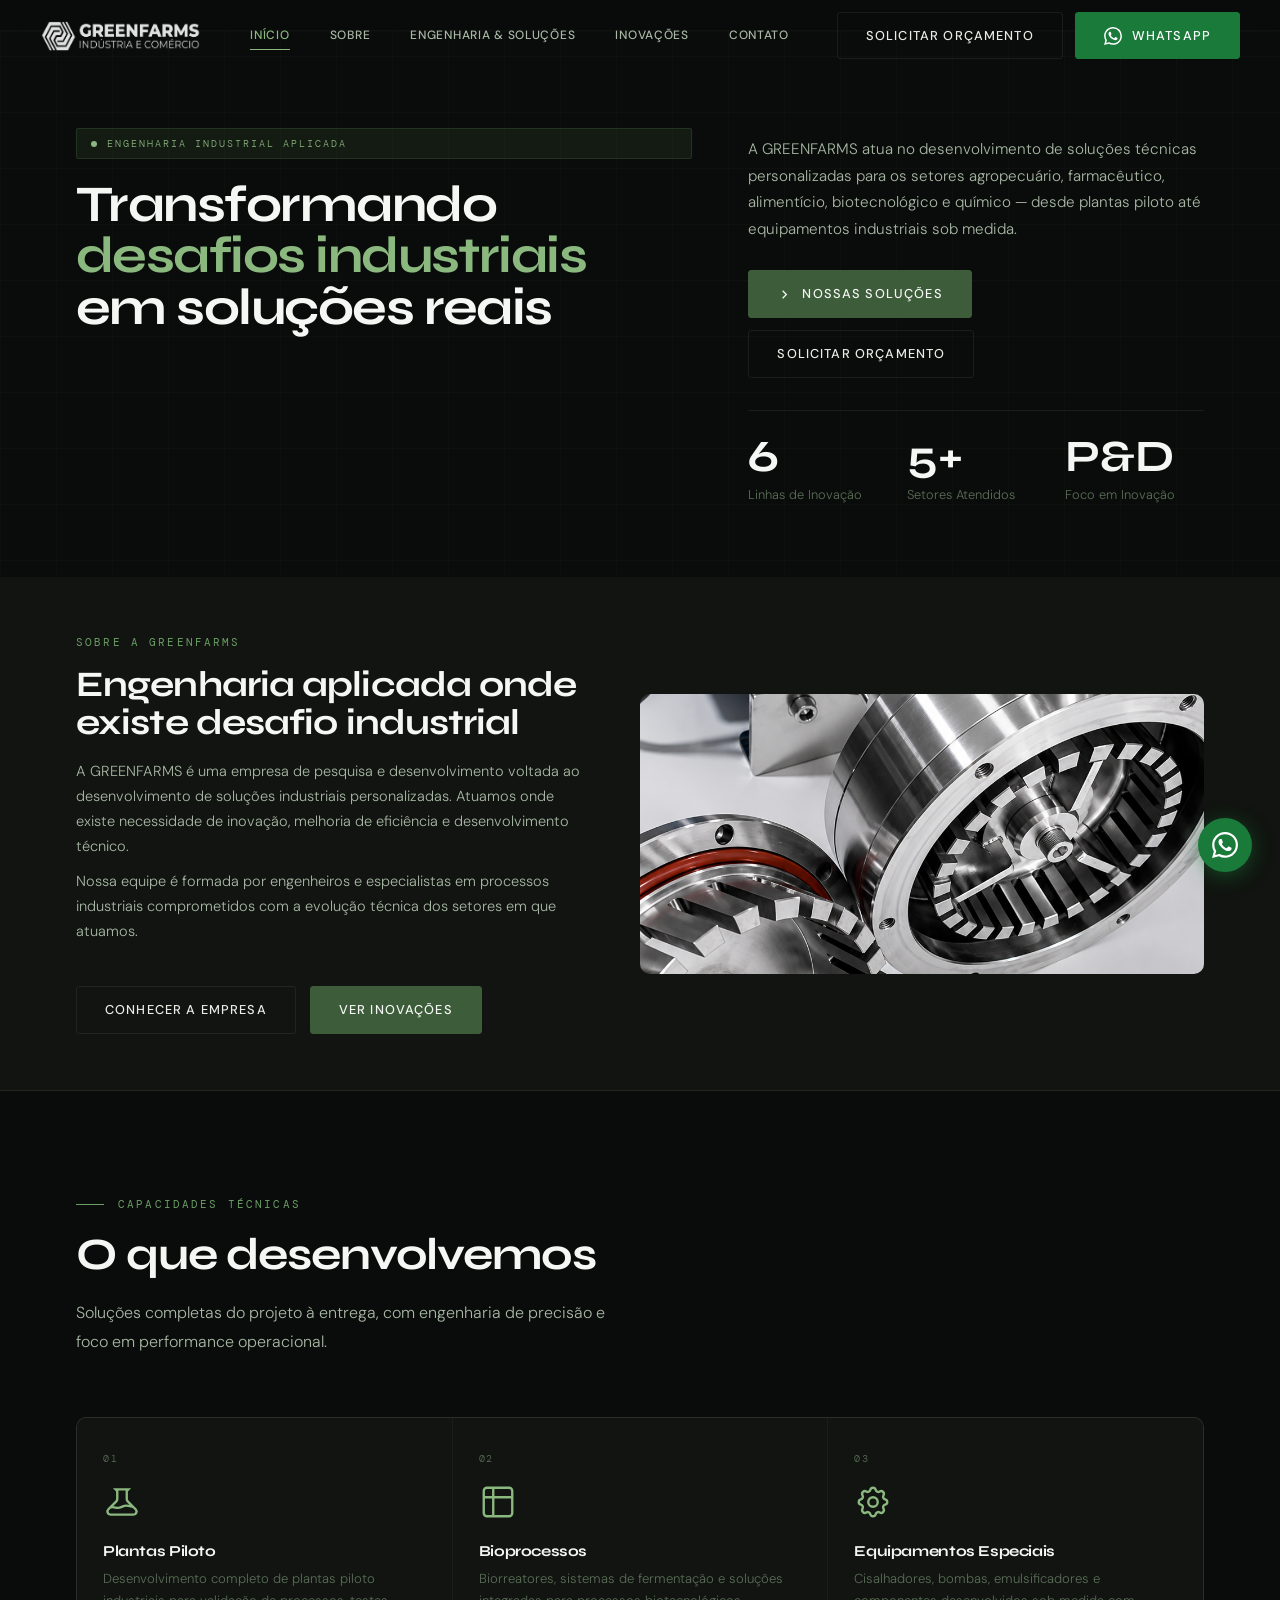
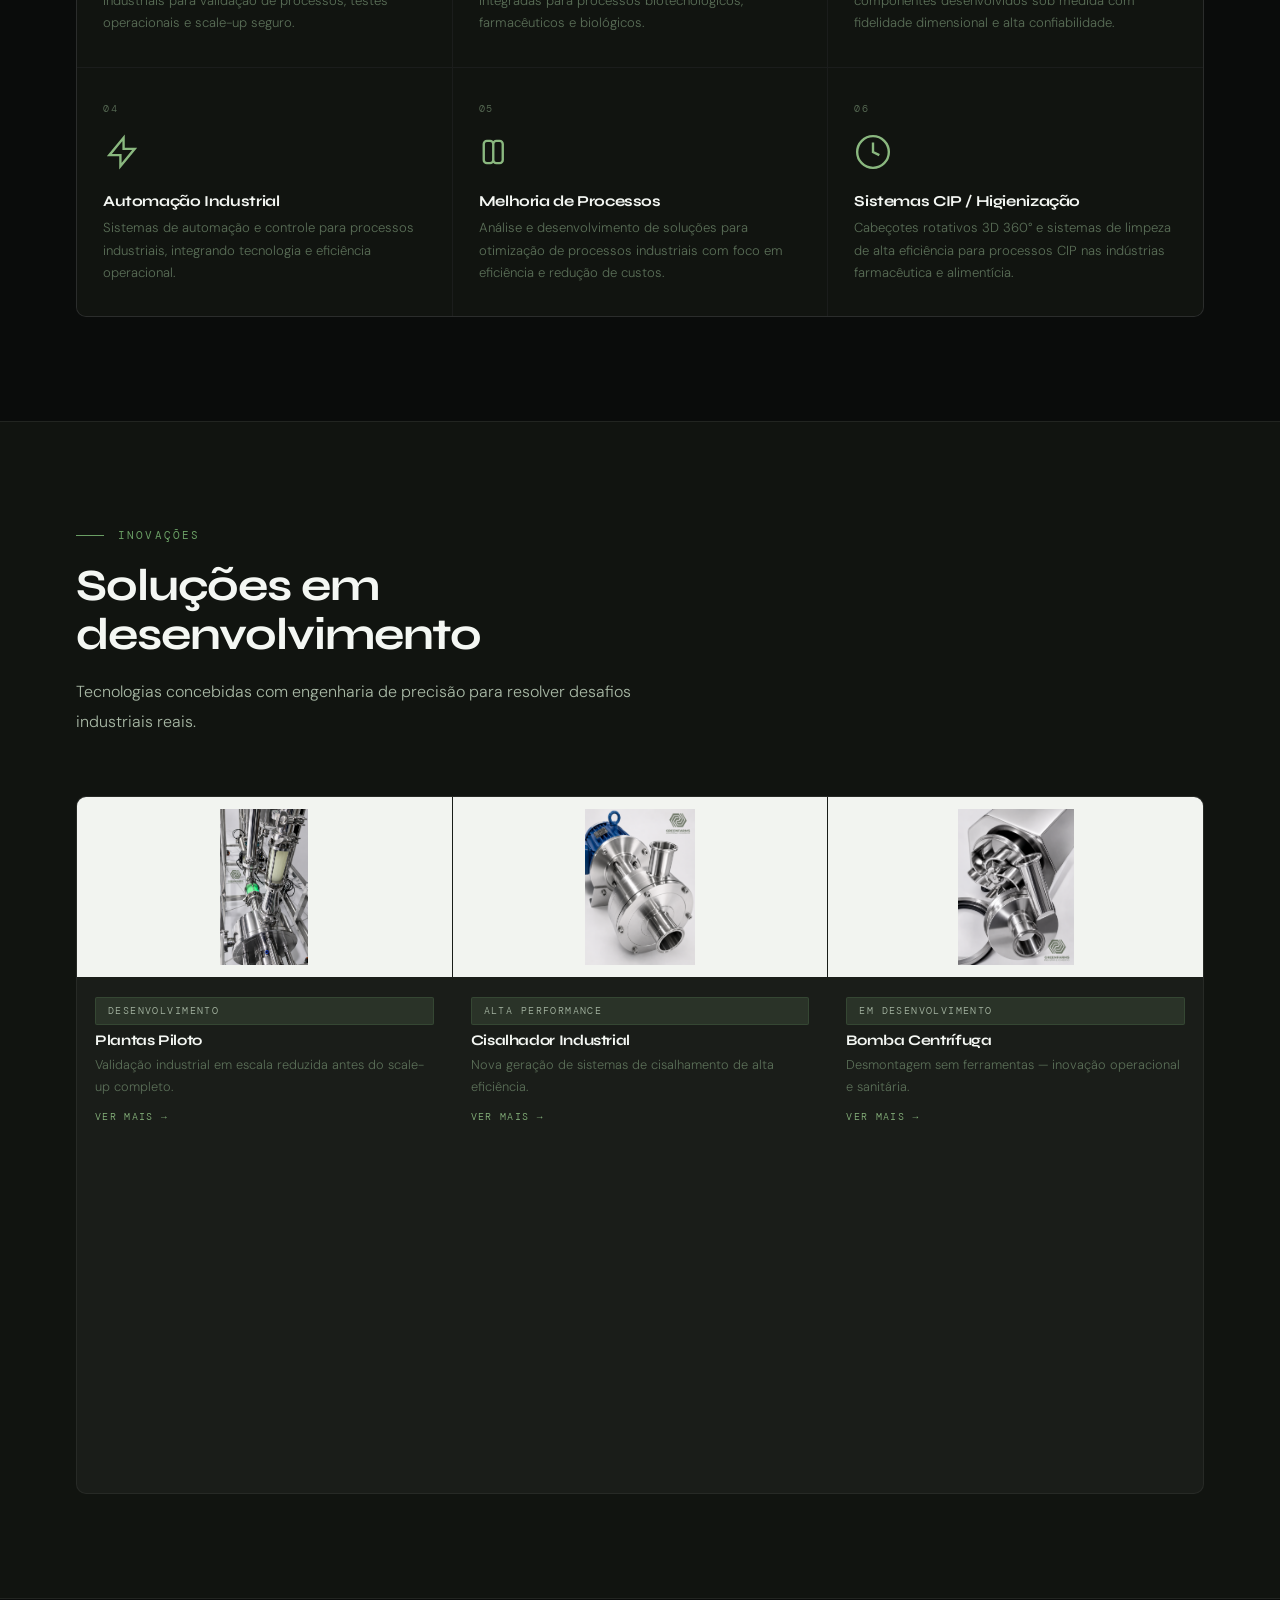
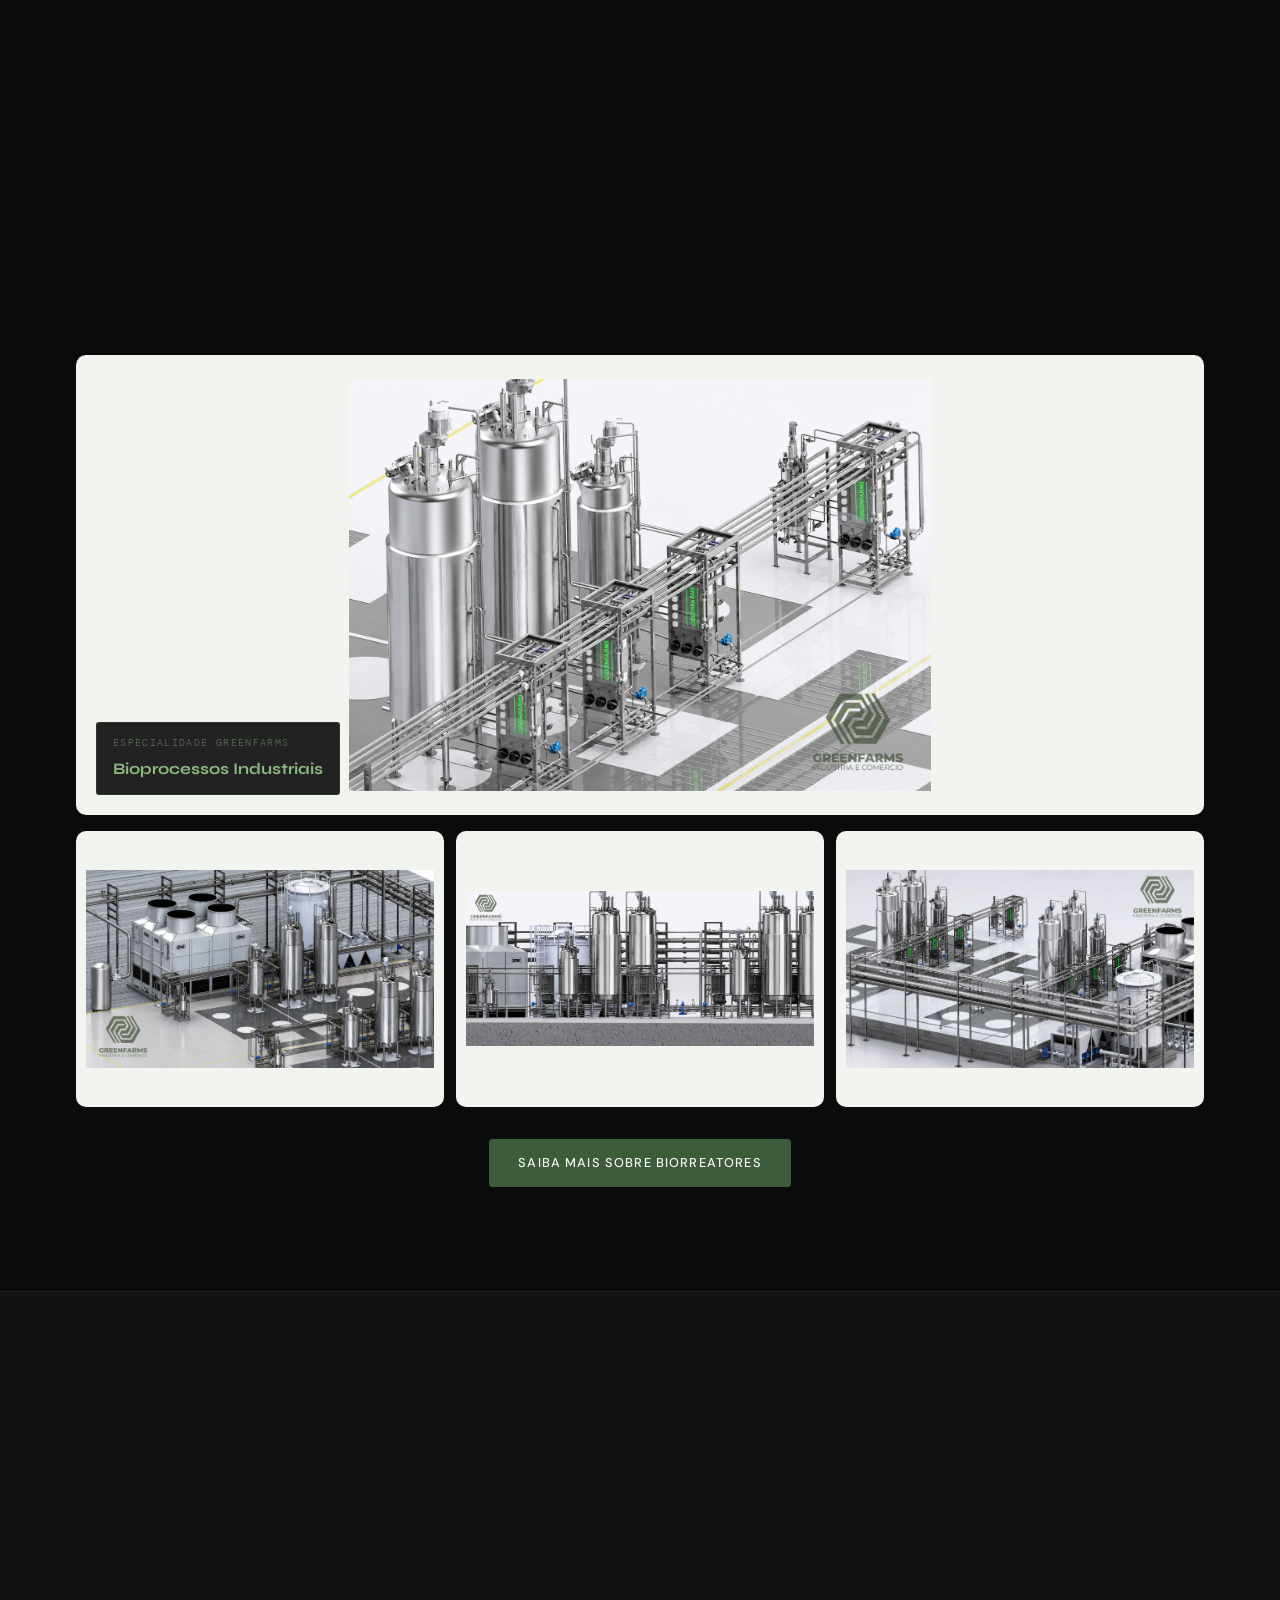
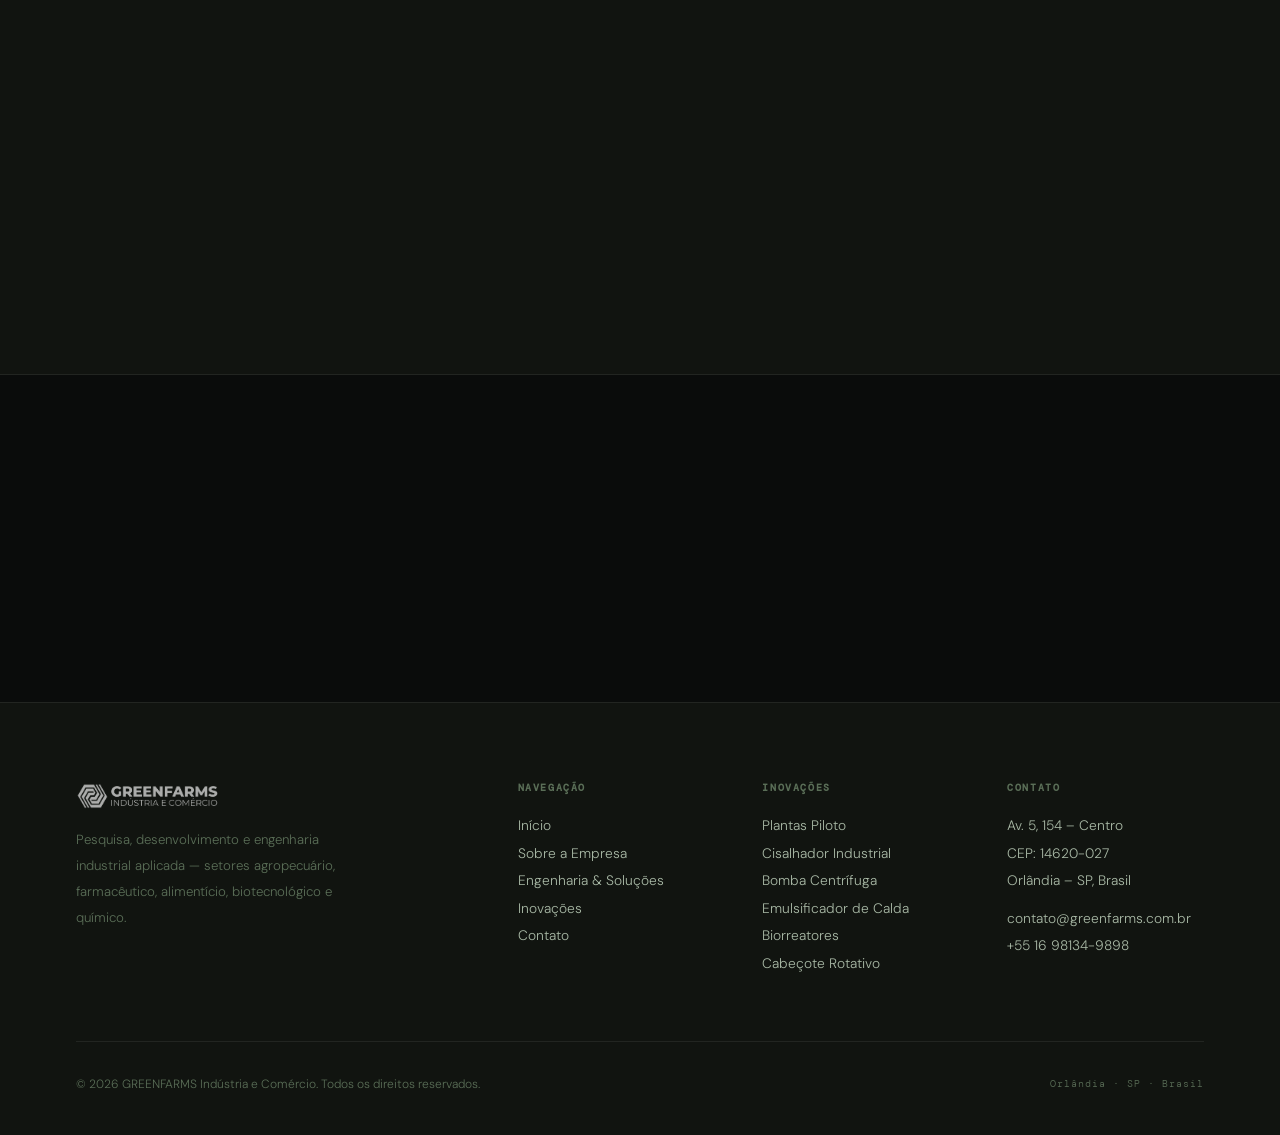
==== commit 056b80bc: "Atualização completa do tema" ====
--- a/index.html
+++ b/index.html
@@ -8,11 +8,10 @@
   <link rel="icon" type="image/png" href="images/favicon.png">
   <link rel="stylesheet" href="css/style.css">
   <style>
-    /* ── Hero ─────────────────────────────────────────────────── */
+    /* ── Hero — sem min-height para evitar vazio gigante ── */
     .hero {
-      min-height: 100vh;
       display: flex;
-      align-items: flex-start;
+      align-items: stretch;
       position: relative;
       overflow: hidden;
       background: var(--gf-black);
@@ -20,7 +19,8 @@
 
     .hero__left {
       width: 100%;
-      padding: calc(var(--gf-nav-h) + 48px) 0 64px 0;
+      /* Padding top = nav + respiro. Bottom generoso mas não exagerado */
+      padding: calc(var(--gf-nav-h) + 56px) 0 72px 0;
       position: relative;
       z-index: 2;
     }
@@ -31,9 +31,9 @@
       margin: 0 auto;
       padding: 0 36px;
       display: grid;
-      grid-template-columns: 1.1fr 0.9fr;
+      grid-template-columns: 1.15fr 0.85fr;
       gap: 56px;
-      align-items: start;  /* col-right alinha pelo topo, não pelo centro */
+      align-items: start;
     }
 
     .hero__tag {
@@ -62,17 +62,16 @@
     .hero__col-left {
       display: flex;
       flex-direction: column;
-      padding-top: 4px;
     }
     .hero__col-right {
       display: flex;
       flex-direction: column;
       justify-content: flex-start;
-      padding-top: 12px;  /* alinha descr com o início do título */
+      padding-top: 8px;
     }
 
     .hero h1 {
-      font-size: clamp(2.4rem, 4vw, 4.2rem);
+      font-size: clamp(2.4rem, 4vw, 4rem);
       line-height: 1.0;
       letter-spacing: -0.03em;
       margin-bottom: 0;
@@ -87,7 +86,13 @@
       margin-bottom: 28px;
     }
 
-    .hero__actions { display: flex; align-items: center; gap: 12px; flex-wrap: wrap; margin-bottom: 32px; }
+    .hero__actions {
+      display: flex;
+      align-items: center;
+      gap: 12px;
+      flex-wrap: wrap;
+      margin-bottom: 32px;
+    }
 
     .hero__metrics {
       padding-top: 24px;
@@ -97,13 +102,10 @@
       gap: 20px;
     }
 
-    /* Grid decorativo full-width */
+    /* Grid decorativo */
     .hero__grid-deco {
       position: absolute;
       inset: 0;
-      position: absolute;
-      top: 0; left: 0;
-      width: 50%; height: 100%;
       background-image:
         linear-gradient(rgba(106,158,100,0.03) 1px, transparent 1px),
         linear-gradient(90deg, rgba(106,158,100,0.03) 1px, transparent 1px);
@@ -112,7 +114,7 @@
       z-index: 1;
     }
 
-    /* ── Intro banding ────────────────────────────────────────── */
+    /* ── Intro band ── */
     .intro-band {
       background: var(--gf-dark);
       border-bottom: 1px solid var(--gf-border-dim);
@@ -124,29 +126,29 @@
       align-items: center;
     }
     .intro-band__text {
-      padding: 56px 56px 56px 0;
+      padding: 56px 48px 56px 0;
       display: flex;
       flex-direction: column;
       justify-content: center;
     }
-    .intro-band__text h2 { font-size: clamp(1.8rem, 3vw, 2.5rem); margin-bottom: 20px; }
-    .intro-band__text p { color: var(--gf-text-mid); font-size: 0.92rem; line-height: 1.75; font-weight: 300; margin-bottom: 10px; }
+    .intro-band__text h2 { font-size: clamp(1.7rem, 2.8vw, 2.3rem); margin-bottom: 16px; }
+    .intro-band__text p {
+      color: var(--gf-text-mid); font-size: 0.91rem;
+      line-height: 1.72; font-weight: 300; margin-bottom: 10px;
+    }
     .intro-band__image {
-      position: relative;
-      background: #f0f2ee;
       overflow: hidden;
       border-radius: var(--gf-radius-lg);
-      height: 300px;  /* altura fixa e compacta */
+      height: 280px;
     }
     .intro-band__image img {
-      width: 100%;
-      height: 100%;
-      object-fit: cover;  /* preenche o quadro sem espaço em branco */
+      width: 100%; height: 100%;
+      object-fit: cover;
       object-position: center;
       display: block;
     }
 
-    /* ── Capabilities strip ───────────────────────────────────── */
+    /* ── Capabilities ── */
     .cap-grid {
       display: grid;
       grid-template-columns: repeat(3, 1fr);
@@ -158,20 +160,20 @@
     }
     .cap-card {
       background: var(--gf-dark);
-      padding: 40px 30px;
+      padding: 32px 26px;
       transition: background var(--gf-transition);
     }
     .cap-card:hover { background: var(--gf-dark-2); }
     .cap-card__num {
       font-family: var(--gf-mono); font-size: 0.63rem;
       letter-spacing: 0.15em; color: var(--gf-text-dim);
-      margin-bottom: 22px;
-    }
-    .cap-card__icon { width: 42px; height: 42px; color: var(--gf-accent); margin-bottom: 18px; }
-    .cap-card h3 { font-size: 1rem; margin-bottom: 10px; }
-    .cap-card p { font-size: 0.83rem; color: var(--gf-text-dim); line-height: 1.78; font-weight: 300; }
-
-    /* ── Inovações strip — 6 cards com imagem ─────────────────── */
+      margin-bottom: 16px;
+    }
+    .cap-card__icon { width: 38px; height: 38px; color: var(--gf-accent); margin-bottom: 14px; }
+    .cap-card h3 { font-size: 0.95rem; margin-bottom: 8px; }
+    .cap-card p { font-size: 0.82rem; color: var(--gf-text-dim); line-height: 1.7; font-weight: 300; }
+
+    /* ── Inovações strip ── */
     .inov-strip {
       background: var(--gf-dark);
       border-top: 1px solid var(--gf-border-dim);
@@ -197,115 +199,113 @@
     }
     .inov-card:hover { background: rgba(255,255,255,0.03); }
     .inov-card__img {
-      height: 220px;
-      background: #f0f2ee;
+      height: 180px;
+      background: #f2f4f0;
       overflow: hidden;
       flex-shrink: 0;
     }
     .inov-card__img img {
       width: 100%; height: 100%;
       object-fit: contain;
-      padding: 16px;
+      padding: 12px;
       transition: transform 0.55s var(--gf-ease);
     }
     .inov-card:hover .inov-card__img img { transform: scale(1.04); }
-    .inov-card__body { padding: 28px 24px; flex: 1; display: flex; flex-direction: column; }
-    .inov-card__body .tag { margin-bottom: 12px; }
-    .inov-card__body h3 { font-size: 1rem; margin-bottom: 10px; }
-    .inov-card__body p { font-size: 0.82rem; color: var(--gf-text-dim); line-height: 1.72; font-weight: 300; flex: 1; }
+    .inov-card__body { padding: 20px 18px; flex: 1; display: flex; flex-direction: column; }
+    .inov-card__body .tag { margin-bottom: 8px; }
+    .inov-card__body h3 { font-size: 0.92rem; margin-bottom: 6px; }
+    .inov-card__body p { font-size: 0.8rem; color: var(--gf-text-dim); line-height: 1.65; font-weight: 300; flex: 1; }
     .inov-card__link {
-      display: inline-flex; align-items: center; gap: 7px;
-      margin-top: 18px;
-      font-family: var(--gf-mono); font-size: 0.62rem;
+      display: inline-flex; align-items: center; gap: 6px;
+      margin-top: 12px;
+      font-family: var(--gf-mono); font-size: 0.6rem;
       letter-spacing: 0.14em; text-transform: uppercase;
       color: var(--gf-accent);
       transition: gap var(--gf-transition);
     }
-    .inov-card:hover .inov-card__link { gap: 11px; }
-
-    /* ── Biorreatores hero section ────────────────────────────── */
-    .bio-hero {
-      background: var(--gf-black);
-    }
+    .inov-card:hover .inov-card__link { gap: 10px; }
+
+    /* ── Biorreatores ── */
+    .bio-hero { background: var(--gf-black); }
     .bio-hero__main {
       position: relative;
       border-radius: var(--gf-radius-lg);
       overflow: hidden;
-      margin-bottom: 24px;
-      background: #f0f2ee;
+      margin-bottom: 16px;
+      background: #f2f4f0;
     }
     .bio-hero__main img {
       width: 100%;
       display: block;
-      max-height: 520px;
+      max-height: 460px;
       object-fit: contain;
-      padding: 32px;
+      padding: 24px;
     }
     .bio-hero__badge {
       position: absolute;
-      bottom: 24px; left: 24px;
+      bottom: 20px; left: 20px;
       background: rgba(10,12,11,0.9);
       backdrop-filter: blur(12px);
       border: 1px solid var(--gf-border);
       border-radius: var(--gf-radius);
-      padding: 14px 20px;
+      padding: 12px 16px;
     }
     .bio-hero__badge p {
-      font-family: var(--gf-mono); font-size: 0.63rem;
+      font-family: var(--gf-mono); font-size: 0.6rem;
       letter-spacing: 0.14em; color: var(--gf-text-dim);
-      text-transform: uppercase; margin-bottom: 4px;
+      text-transform: uppercase; margin-bottom: 3px;
     }
     .bio-hero__badge strong {
-      font-family: var(--gf-head); font-size: 1.1rem;
+      font-family: var(--gf-head); font-size: 1rem;
       font-weight: 700; color: var(--gf-accent);
     }
     .bio-hero__sub {
       display: grid;
       grid-template-columns: repeat(3, 1fr);
-      gap: 16px;
+      gap: 12px;
     }
     .bio-hero__sub-img {
       border-radius: var(--gf-radius-lg);
       overflow: hidden;
-      background: #f0f2ee;
+      background: #f2f4f0;
       aspect-ratio: 4/3;
     }
     .bio-hero__sub-img img {
       width: 100%; height: 100%;
-      object-fit: contain; padding: 12px;
+      object-fit: contain; padding: 10px;
       transition: transform 0.5s var(--gf-ease);
     }
     .bio-hero__sub-img:hover img { transform: scale(1.04); }
 
-    /* ── CTA Banner ───────────────────────────────────────────── */
+    /* ── CTA Banner ── */
     .cta-banner {
       background: var(--gf-dark-2);
       border: 1px solid var(--gf-border);
       border-radius: var(--gf-radius-lg);
-      padding: 64px;
+      padding: 48px 56px;
       display: flex;
       align-items: center;
       justify-content: space-between;
-      gap: 48px;
+      gap: 40px;
       position: relative;
       overflow: hidden;
     }
     .cta-banner::before {
       content: '';
       position: absolute; right: -80px; top: -80px;
-      width: 360px; height: 360px;
+      width: 320px; height: 320px;
       background: radial-gradient(circle, rgba(61,92,58,0.14) 0%, transparent 70%);
       pointer-events: none;
     }
-    .cta-banner h2 { font-size: clamp(1.6rem, 3vw, 2.2rem); max-width: 540px; }
+    .cta-banner h2 { font-size: clamp(1.5rem, 2.5vw, 2rem); max-width: 540px; }
     .cta-banner h2 em { font-style: normal; color: var(--gf-accent); }
-    .cta-banner__actions { display: flex; align-items: center; gap: 14px; flex-shrink: 0; }
-
-    /* ── Sectors ──────────────────────────────────────────────── */
+    .cta-banner__actions { display: flex; align-items: center; gap: 12px; flex-shrink: 0; }
+
+    /* ── Sectors ── */
     .sector-list { display: flex; flex-direction: column; gap: 1px; }
     .sector-item {
       display: flex; align-items: center; justify-content: space-between;
-      padding: 22px 28px;
+      padding: 18px 24px;
       background: var(--gf-dark);
       border: 1px solid var(--gf-border-dim);
       transition: background var(--gf-transition), border-color var(--gf-transition);
@@ -313,39 +313,32 @@
     .sector-item:first-child { border-radius: var(--gf-radius-lg) var(--gf-radius-lg) 0 0; }
     .sector-item:last-child { border-radius: 0 0 var(--gf-radius-lg) var(--gf-radius-lg); }
     .sector-item:hover { background: var(--gf-dark-2); border-color: var(--gf-border); }
-    .sector-item__left { display: flex; align-items: center; gap: 24px; }
-    .sector-item__num { font-family: var(--gf-mono); font-size: 0.62rem; color: var(--gf-text-dim); width: 24px; }
-    .sector-item h3 { font-size: 1rem; font-weight: 600; }
-    .sector-item__tags { display: flex; gap: 8px; flex-wrap: wrap; }
-
+    .sector-item__left { display: flex; align-items: center; gap: 20px; }
+    .sector-item__num { font-family: var(--gf-mono); font-size: 0.6rem; color: var(--gf-text-dim); width: 22px; }
+    .sector-item h3 { font-size: 0.95rem; font-weight: 600; }
+    .sector-item__tags { display: flex; gap: 6px; flex-wrap: wrap; }
+
+    /* ── Responsive ── */
     @media(max-width:1100px){
-      .hero { grid-template-columns: 1fr; min-height: auto; }
-      .hero__left { padding-top: calc(var(--gf-nav-h) + 48px); padding-bottom: 48px; }
-      .hero__left-inner { grid-template-columns: 1fr; gap: 40px; padding: 0 20px; }
-      .hero__grid-deco { width: 100%; }
+      .hero__left-inner { grid-template-columns: 1fr; gap: 36px; }
       .intro-band__inner { grid-template-columns: 1fr; }
-      .intro-band__text { padding: 48px 0; }
-      .intro-band__image { height: 300px; }
+      .intro-band__text { padding: 40px 0; }
+      .intro-band__image { height: 240px; }
       .cap-grid { grid-template-columns: 1fr 1fr; }
       .inov-grid { grid-template-columns: 1fr 1fr; }
       .bio-hero__sub { grid-template-columns: 1fr 1fr 1fr; }
-      .cta-banner { flex-direction: column; padding: 44px; }
+      .cta-banner { flex-direction: column; padding: 36px; }
       .cta-banner__actions { flex-direction: column; width: 100%; }
       .cta-banner__actions .btn { justify-content: center; }
-      .sector-item { flex-direction: column; align-items: flex-start; gap: 14px; }
+      .sector-item { flex-direction: column; align-items: flex-start; gap: 12px; }
     }
     @media(max-width:768px){
       .cap-grid { grid-template-columns: 1fr; }
       .inov-grid { grid-template-columns: 1fr; }
       .bio-hero__sub { grid-template-columns: 1fr; }
-      .hero__metrics {
-      padding-top: 24px;
-      border-top: 1px solid var(--gf-border-dim);
-      display: grid;
-      grid-template-columns: repeat(3, 1fr);
-      gap: 20px;
-    }
-      .cta-banner { padding: 28px; }
+      .hero__metrics { grid-template-columns: 1fr 1fr; gap: 16px; }
+      .cta-banner { padding: 24px; }
+      .hero__left { padding: calc(var(--gf-nav-h) + 36px) 0 48px 0; }
     }
   </style>
 </head>
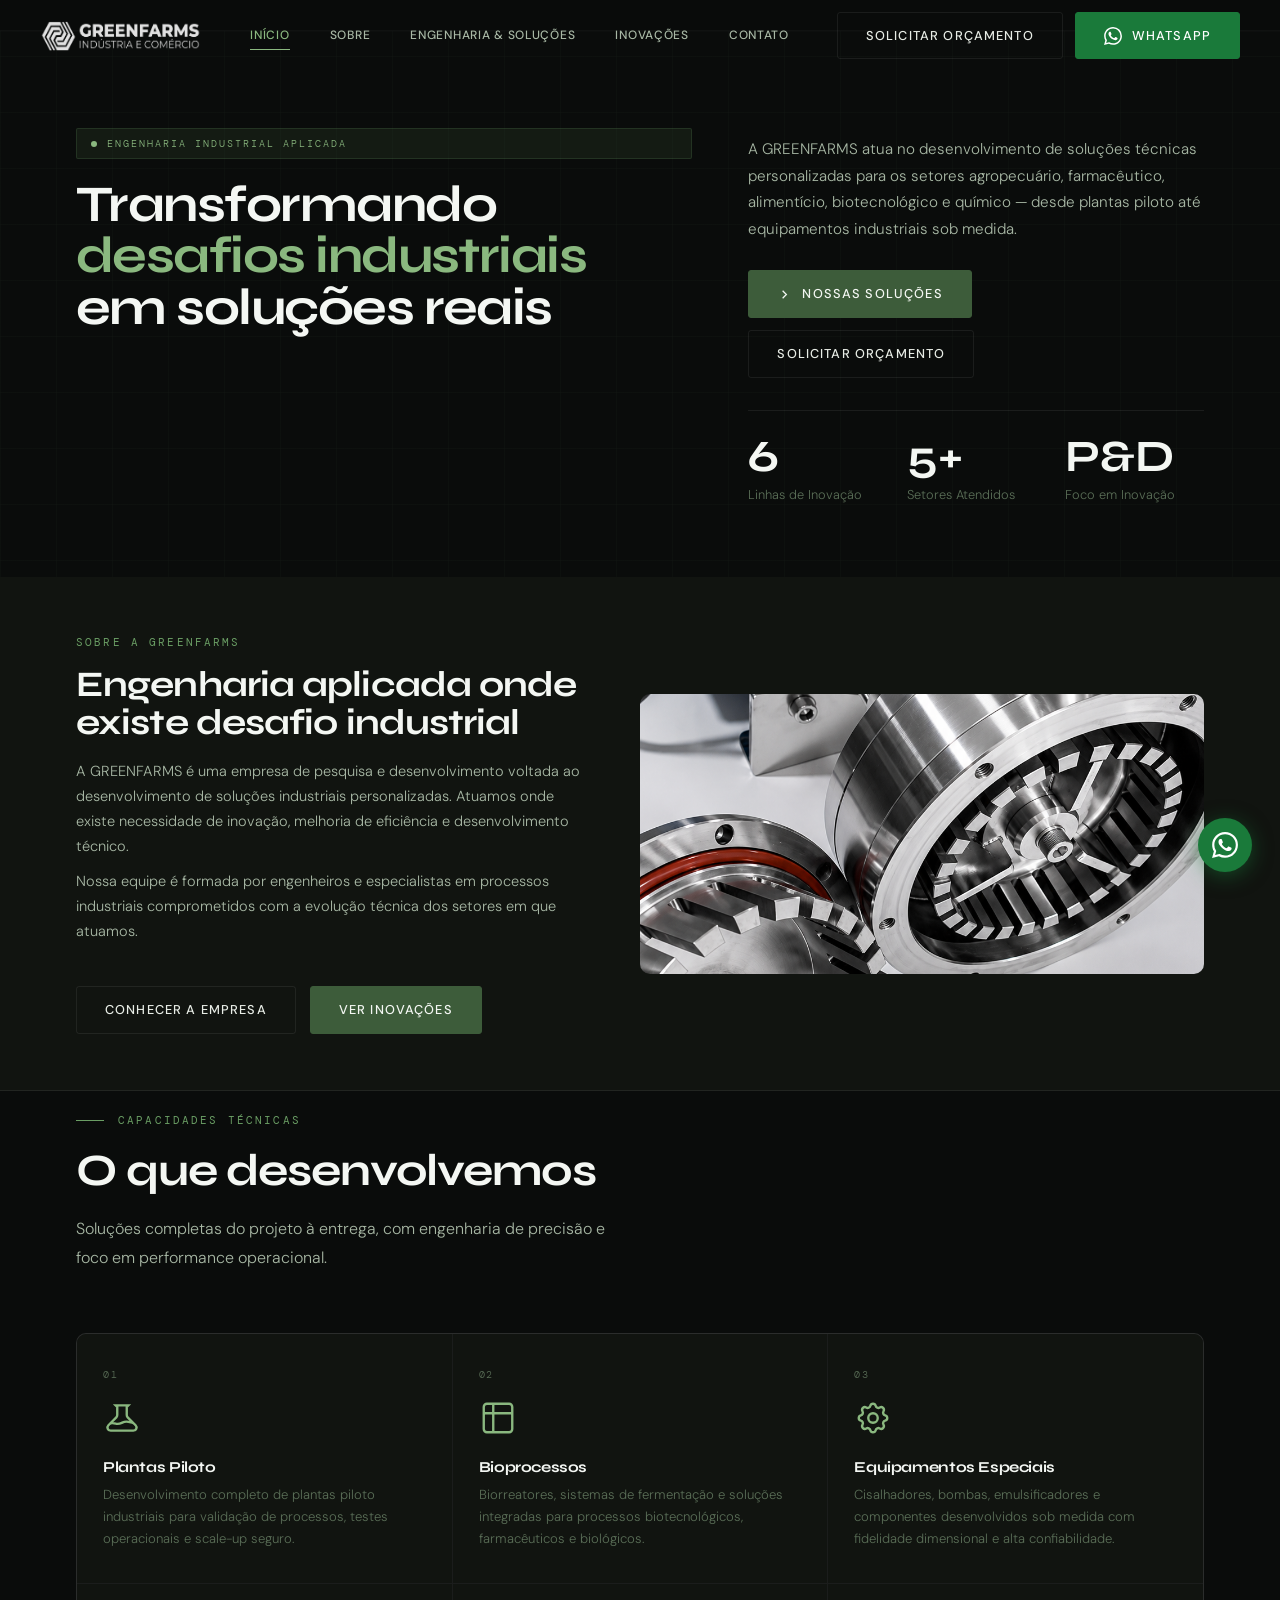
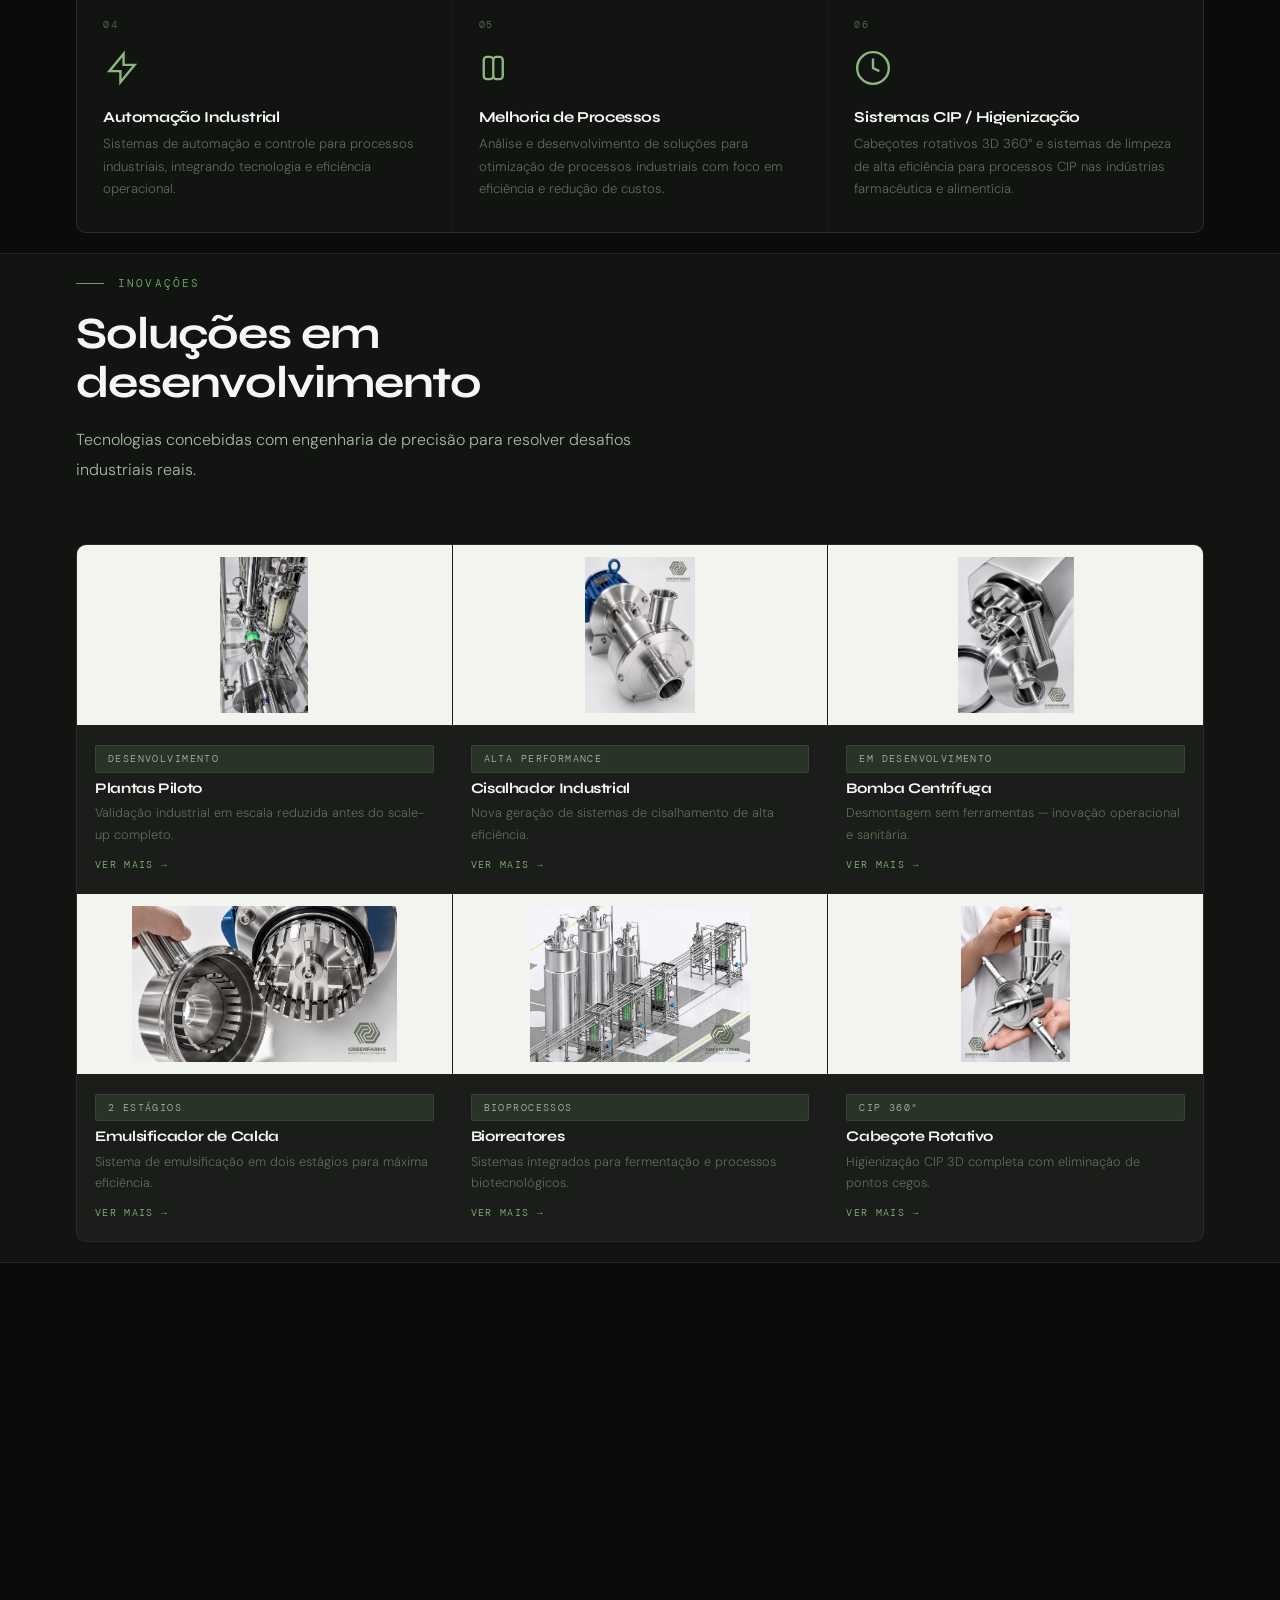
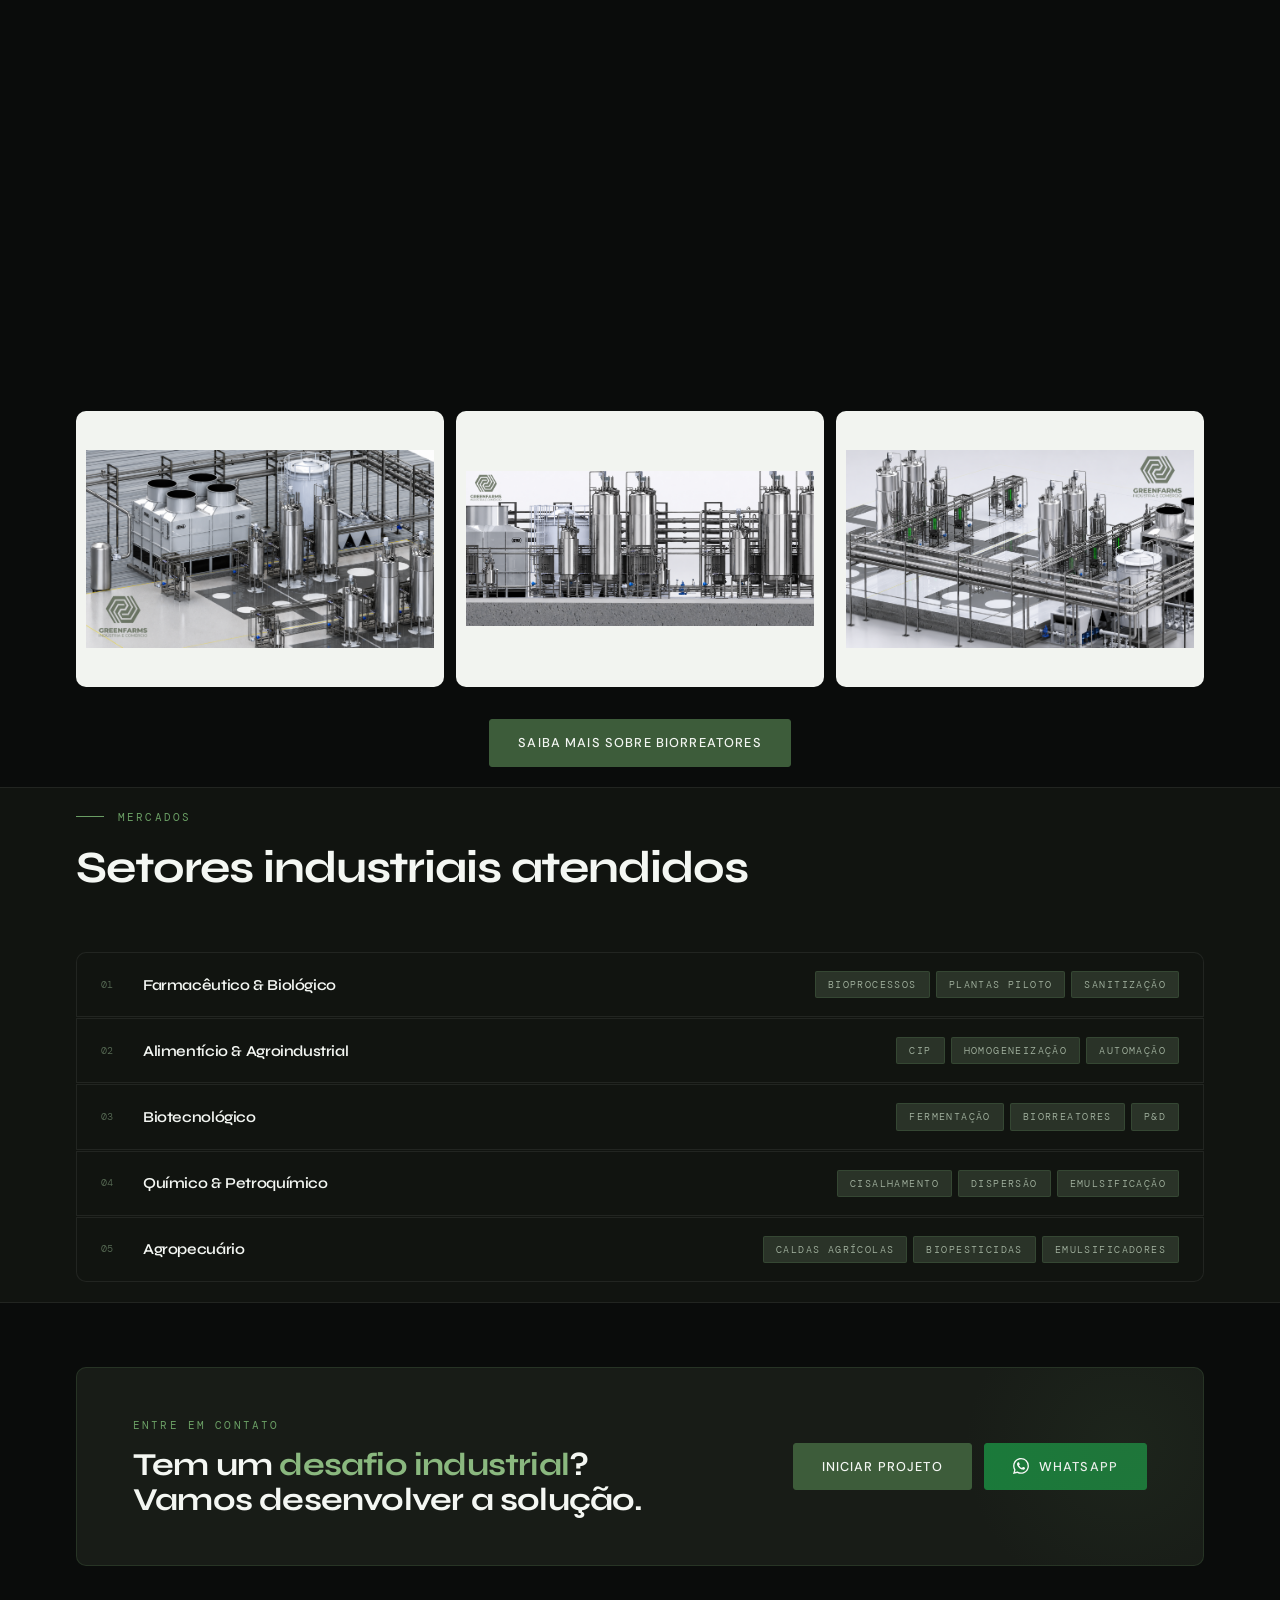
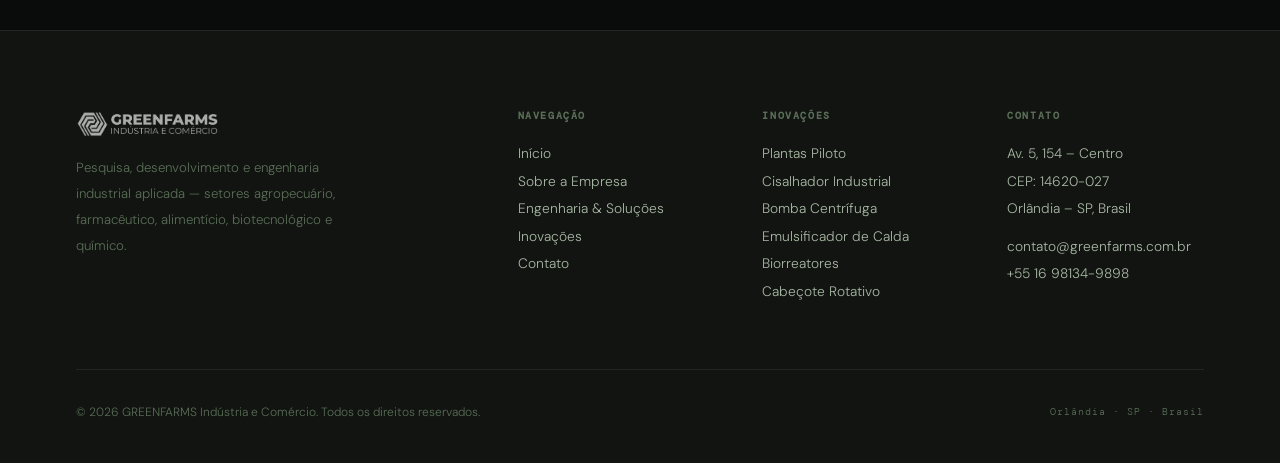
==== commit 20f74631: "Atualização completa do tema" ====
--- a/index.html
+++ b/index.html
@@ -556,7 +556,7 @@
   </div>
 </section>
 
-<!-- ── SETORES ───────────────────────────────────────────────────── -->
+<!-- ── SETORES ─────────────────────────────────────────────────────  -->
 <section class="section" style="background:var(--gf-dark);border-top:1px solid var(--gf-border-dim);border-bottom:1px solid var(--gf-border-dim);">
   <div class="container">
     <div class="section-header anim-fade">
--- a/css/style.css
+++ b/css/style.css
@@ -1,7 +1,7 @@
 /* ================================================================
    GREENFARMS v2 — Global Stylesheet
    Aesthetic: Industrial Precision · Dark Shell · Light Image Panels
-   ================================================================ */
+   ================================================================  */
 
 @import url('https://fonts.googleapis.com/css2?family=Syne:wght@400;500;600;700;800&family=DM+Sans:ital,opsz,wght@0,9..40,300;0,9..40,400;0,9..40,500;0,9..40,600;1,9..40,300&family=DM+Mono:wght@300;400;500&display=swap');
 
@@ -68,9 +68,9 @@
 /* ── Layout ─────────────────────────────────────────────────────── */
 .container { width: 100%; max-width: 1200px; margin: 0 auto; padding: 0 36px; }
 .container--wide { max-width: 1440px; }
-.section { padding: 104px 0; }
+.section { padding: 20px 0; }
 .section--sm { padding: 64px 0; }
-.section--lg { padding: 148px 0; }
+.section--lg { padding: 28px 0; }
 
 /* ── Navigation ─────────────────────────────────────────────────── */
 .nav {
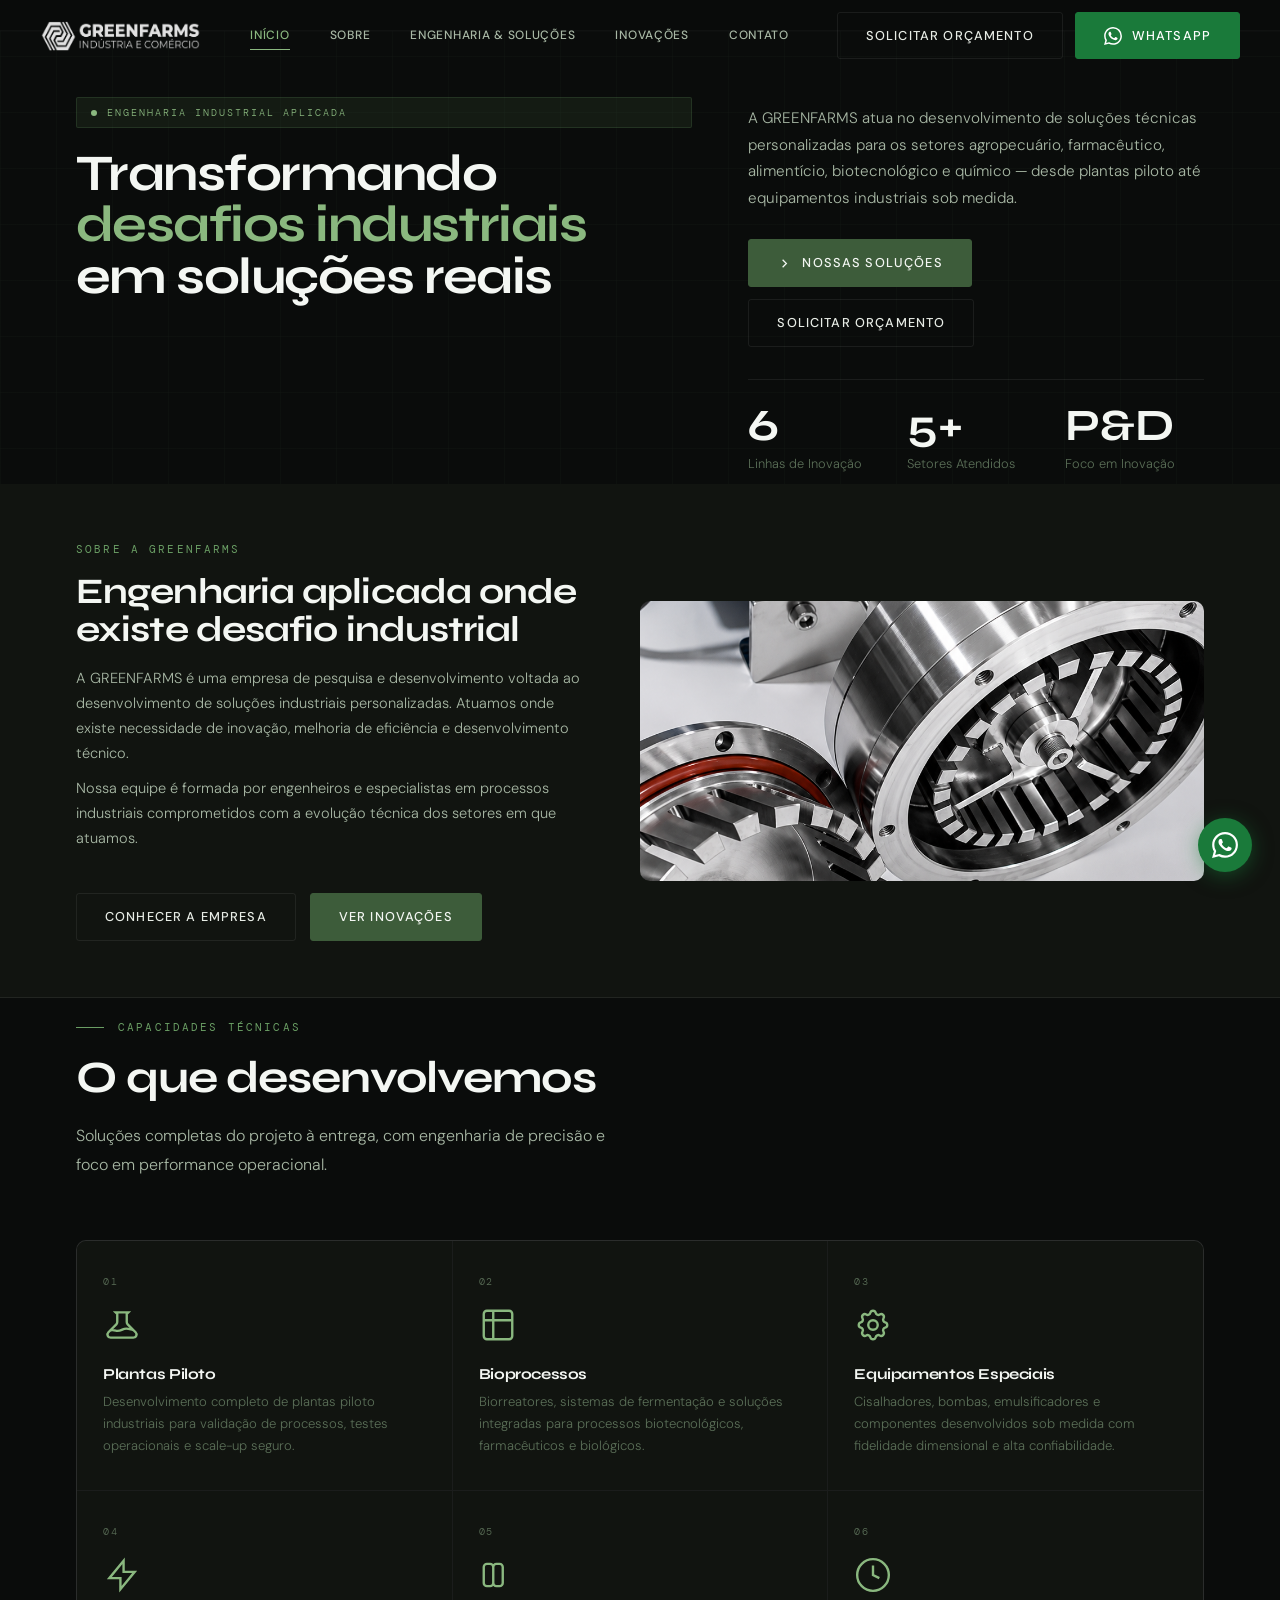
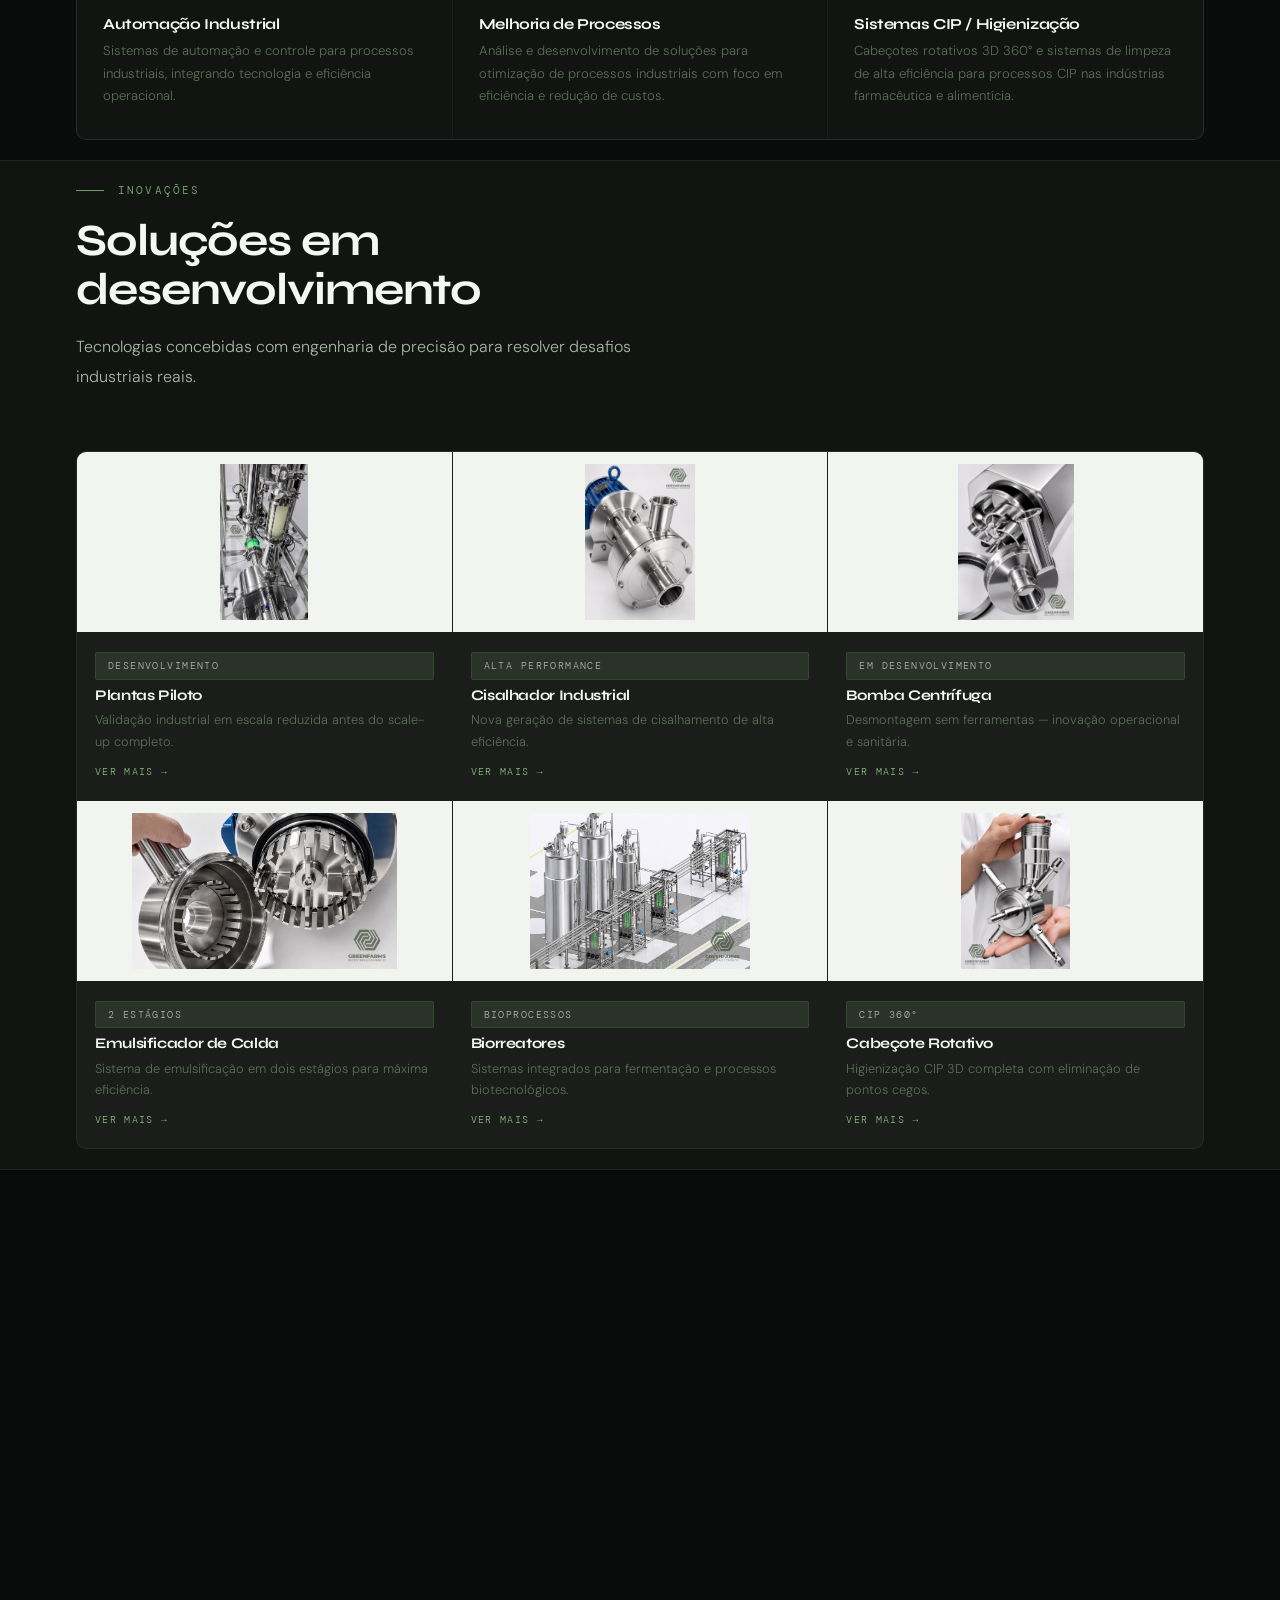
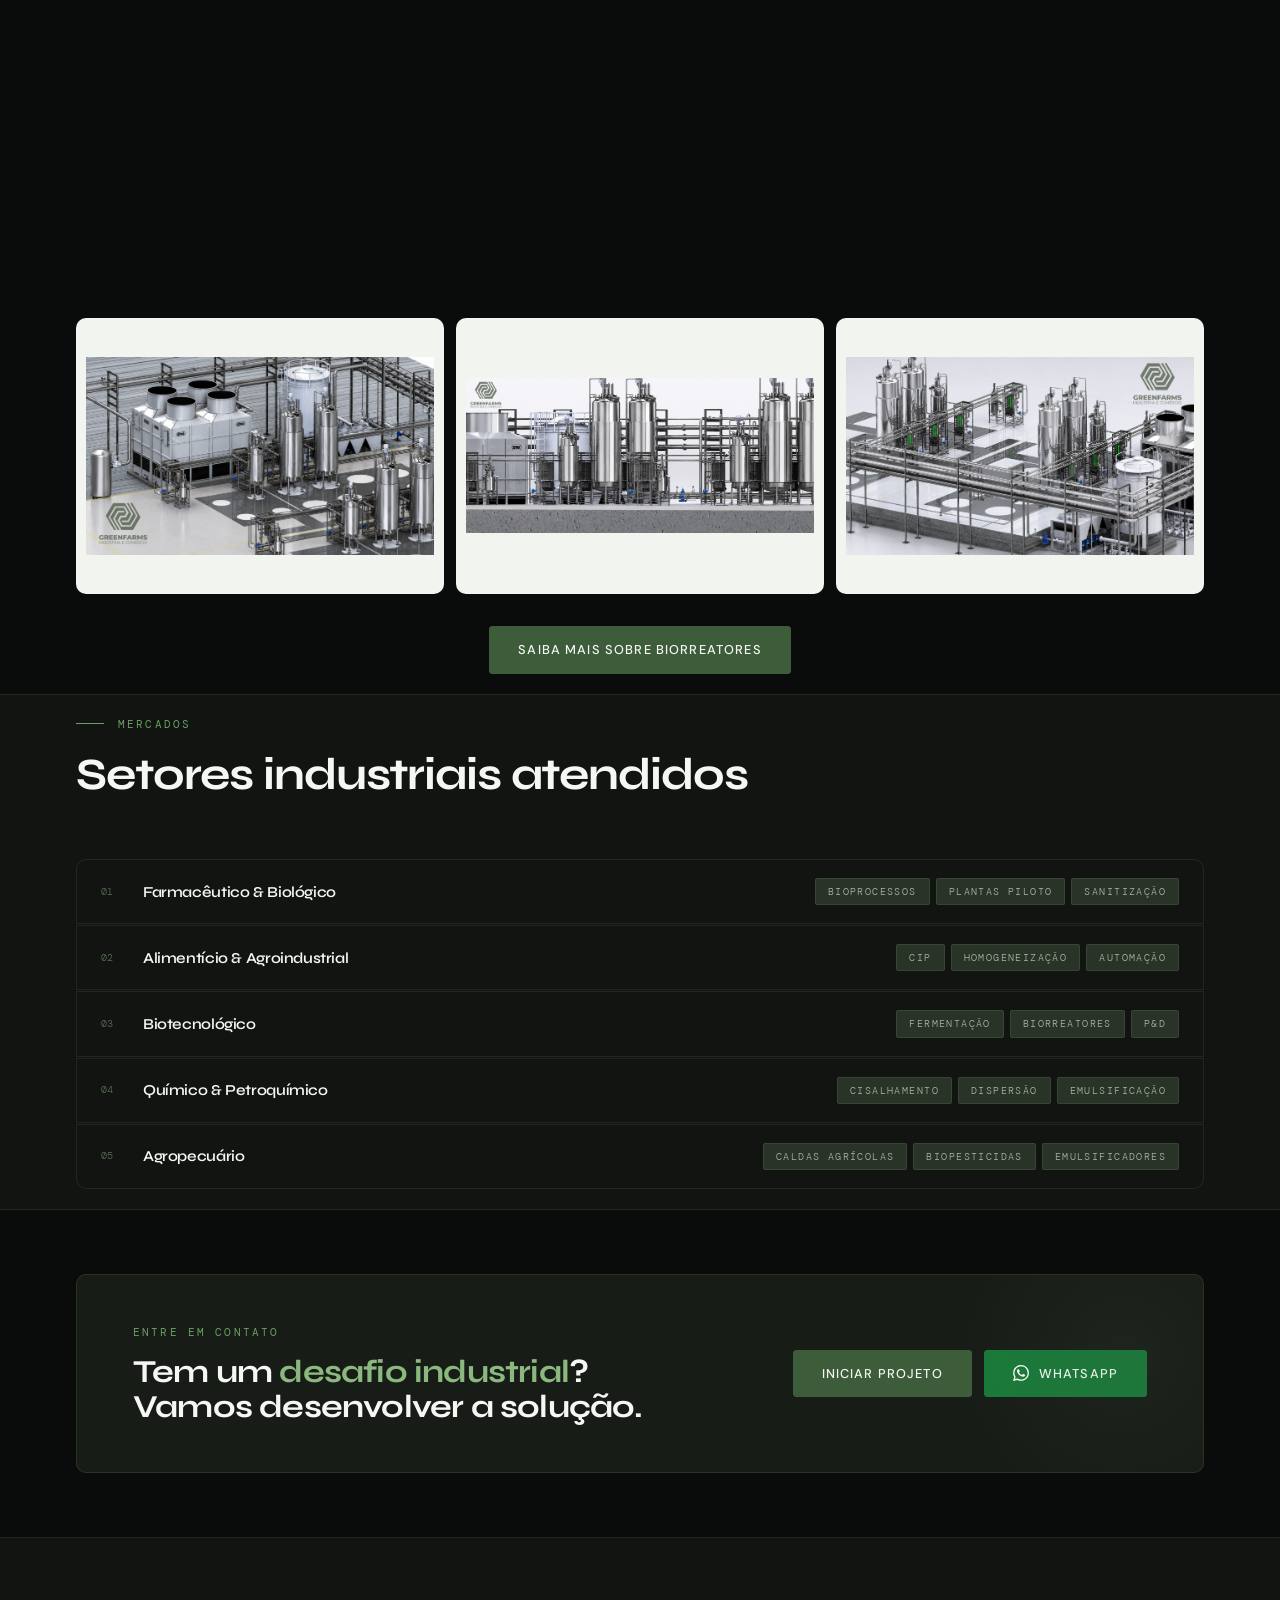
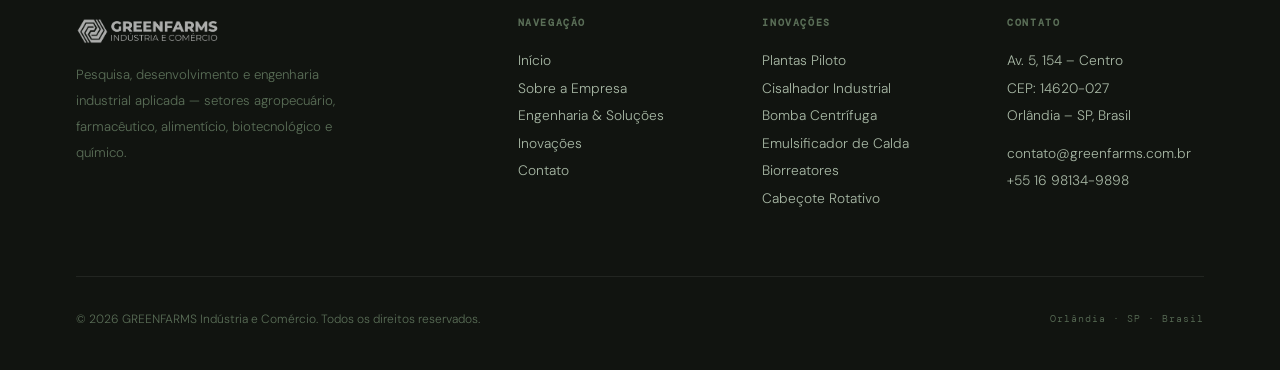
==== commit f95e8723: "Atualização completa do tema" ====
--- a/index.html
+++ b/index.html
@@ -20,7 +20,7 @@
     .hero__left {
       width: 100%;
       /* Padding top = nav + respiro. Bottom generoso mas não exagerado */
-      padding: calc(var(--gf-nav-h) + 56px) 0 72px 0;
+      padding: calc(var(--gf-nav-h) + 25px) 0 10px 0;
       position: relative;
       z-index: 2;
     }
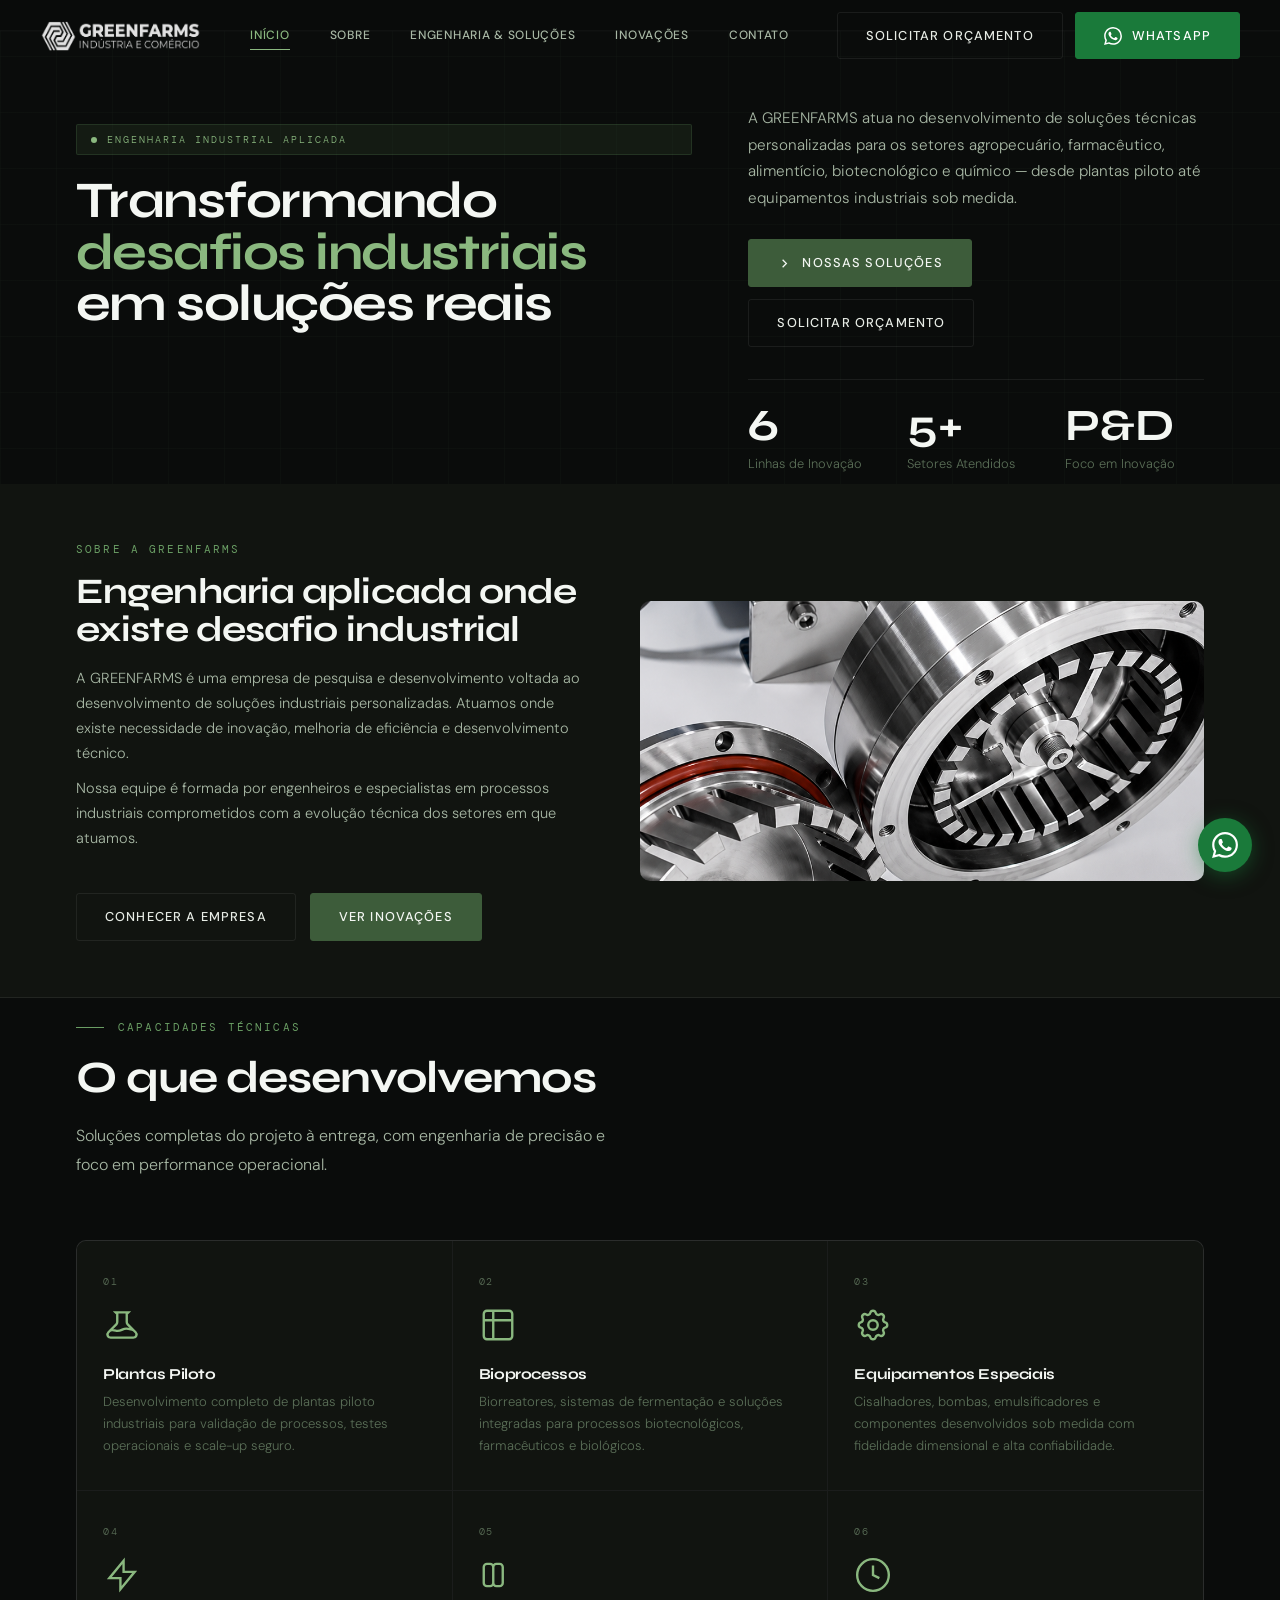
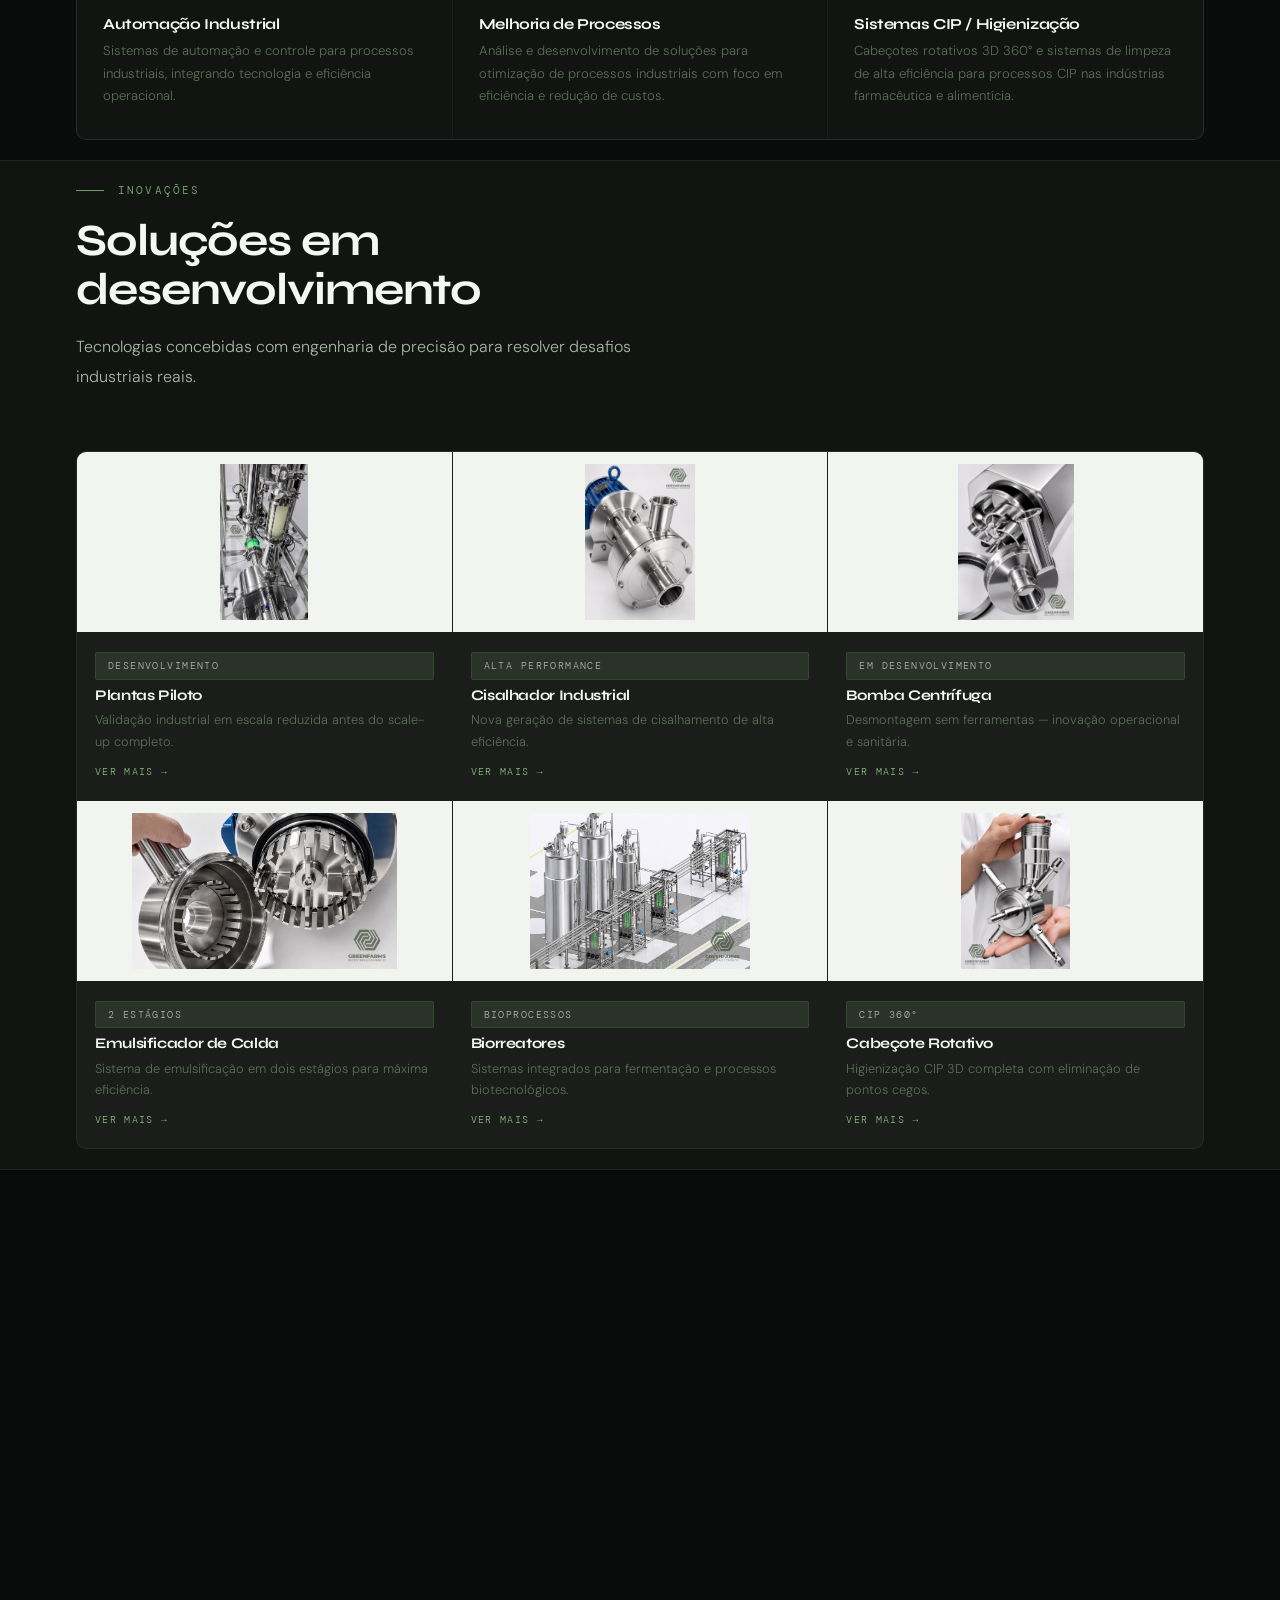
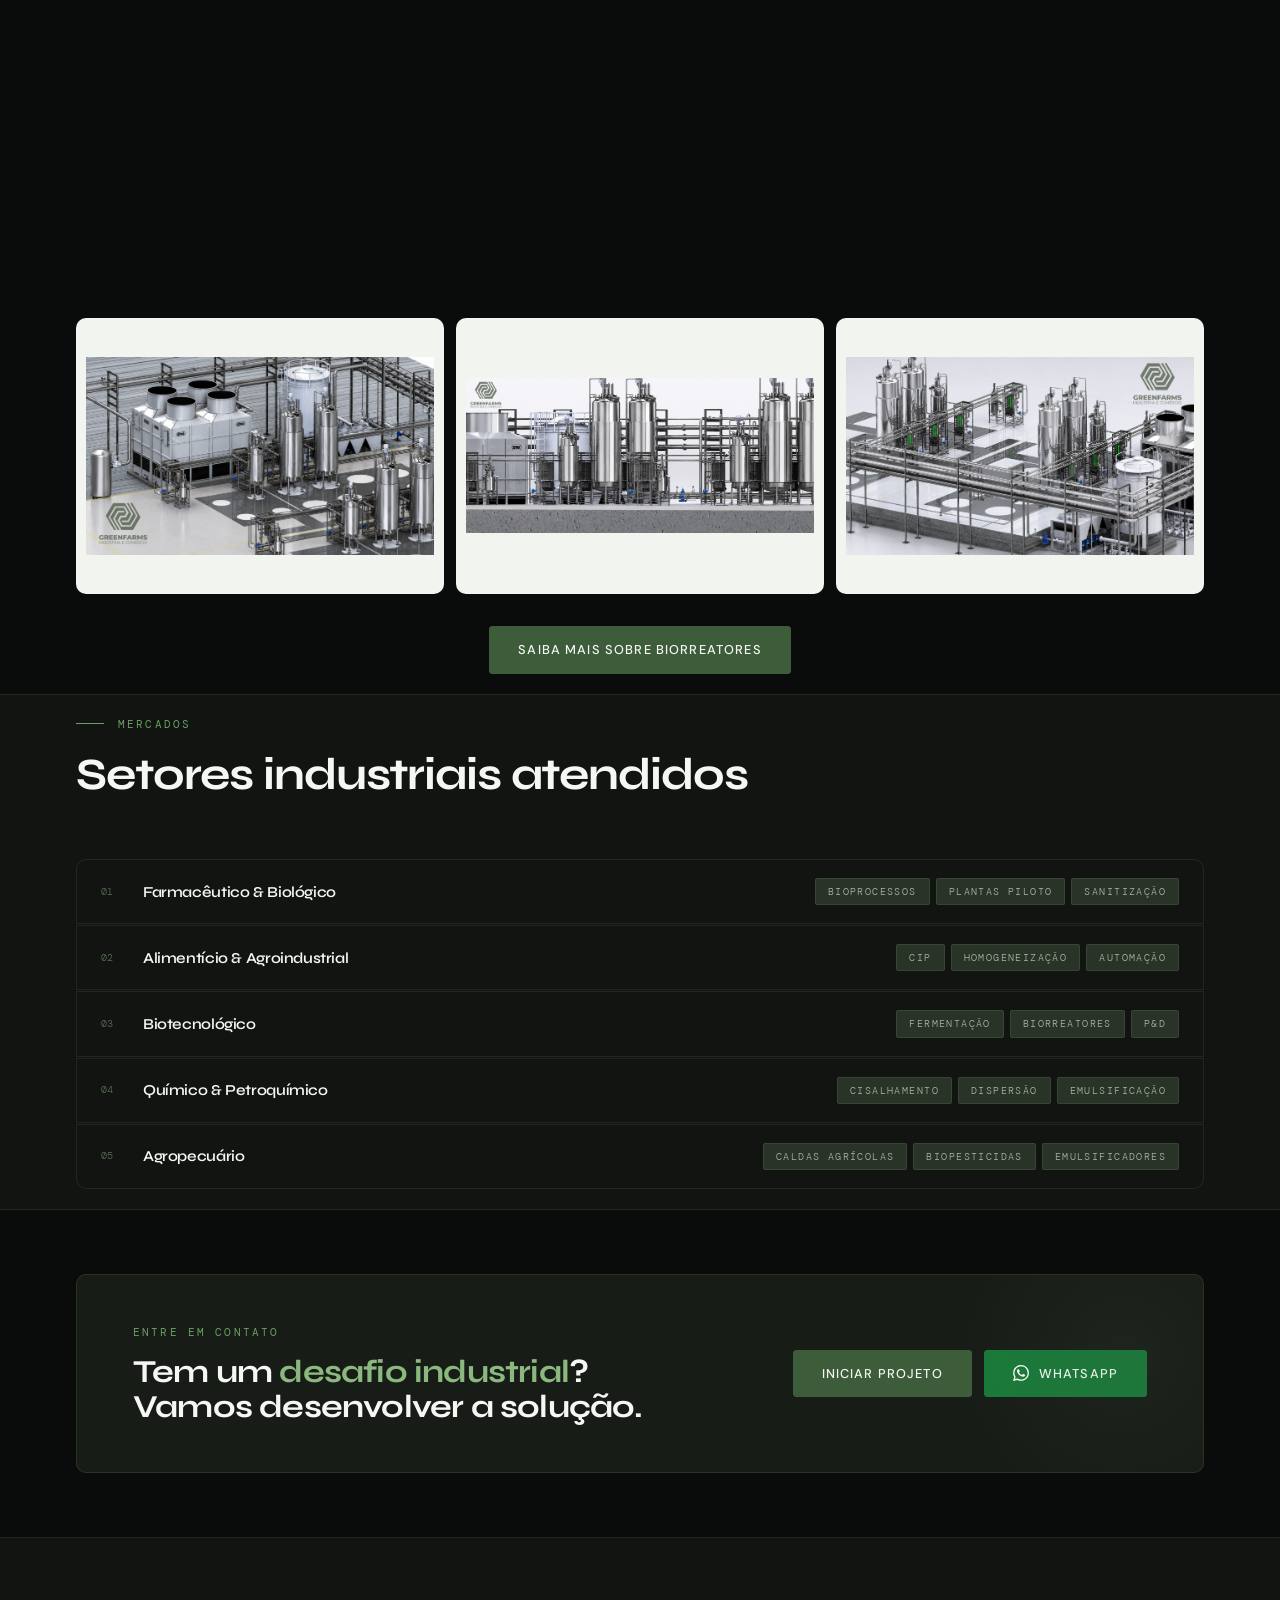
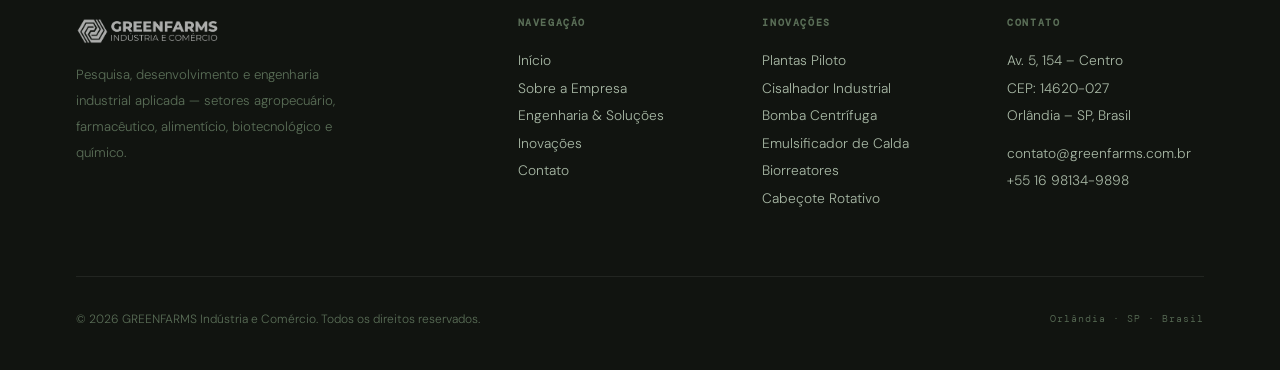
==== commit 286f417b: "Atualização completa do tema" ====
--- a/index.html
+++ b/index.html
@@ -353,7 +353,7 @@
   <div class="hero__left">
     <div class="hero__left-inner">
       <!-- Col esquerda: tag + título principal -->
-      <div class="hero__col-left">
+      <div class="hero__col-left"><br>
         <div class="hero__tag">Engenharia Industrial Aplicada</div>
         <h1>
           Transformando<br>
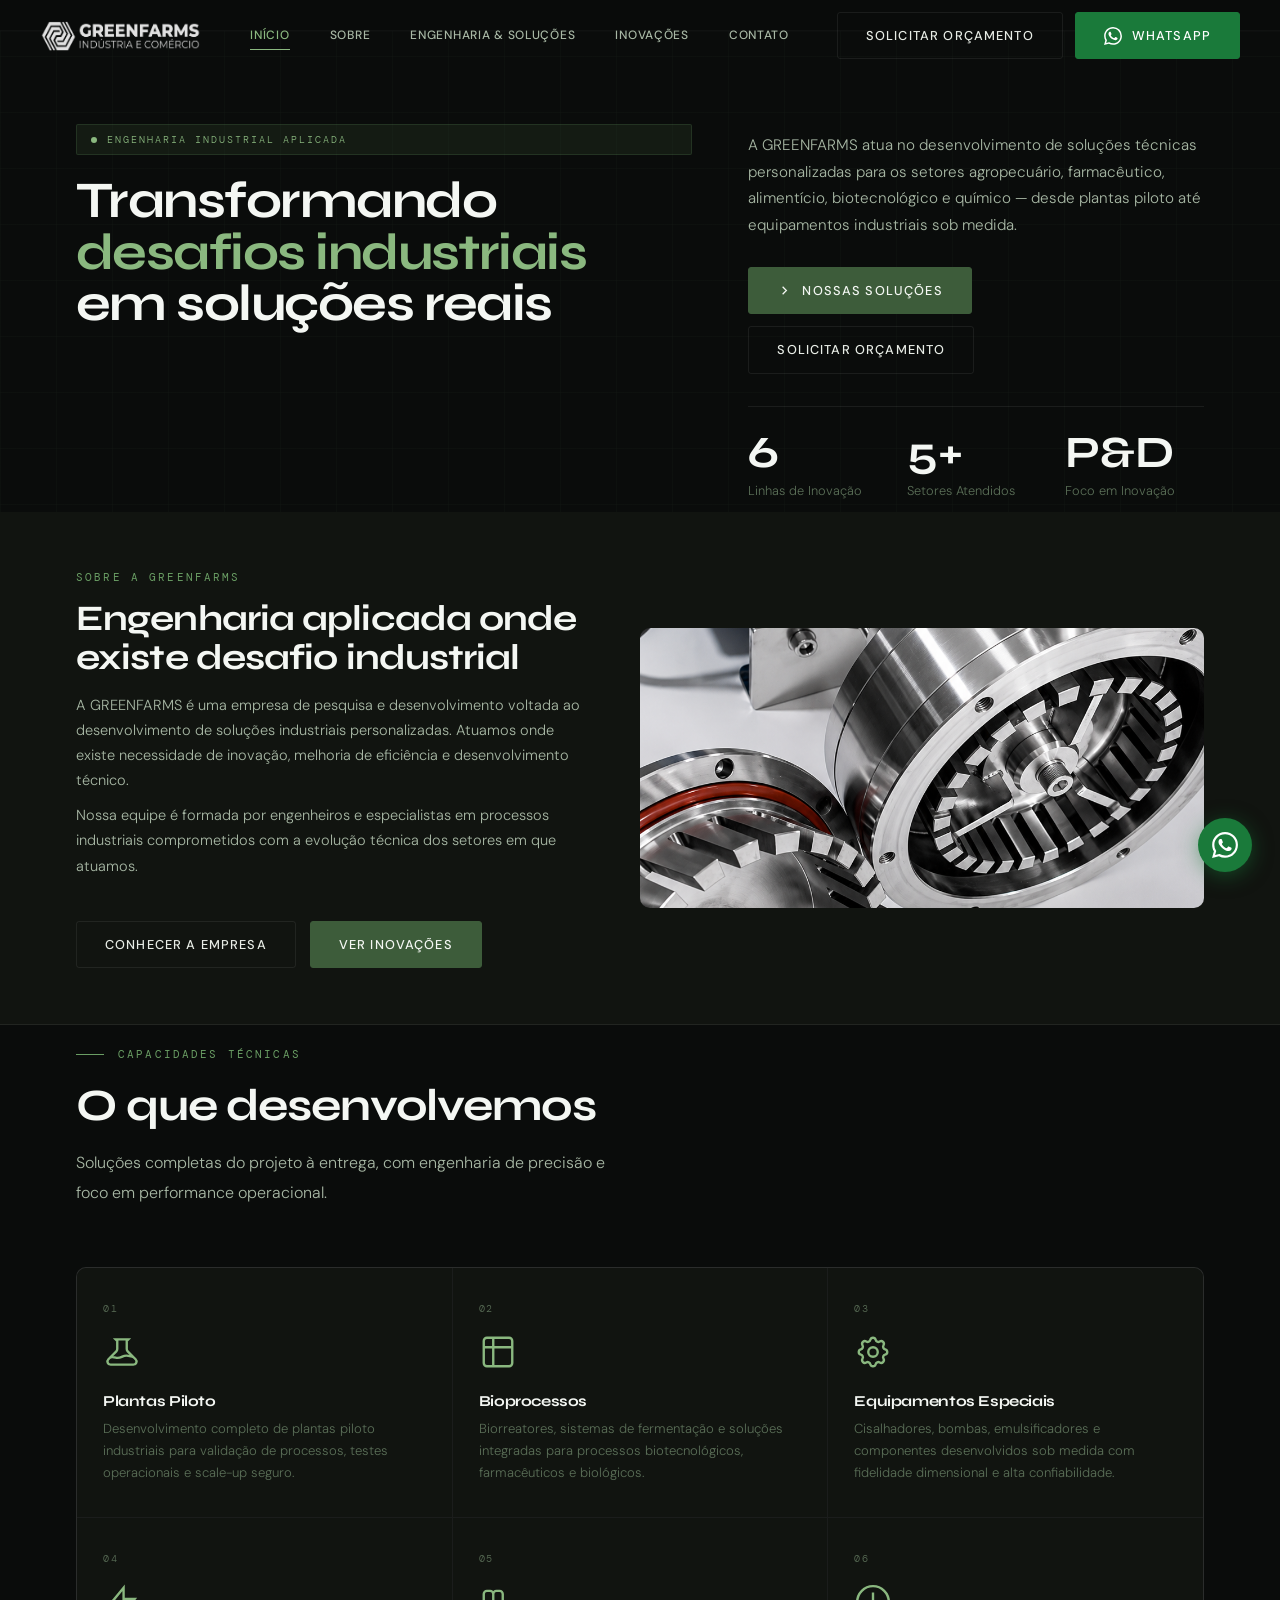
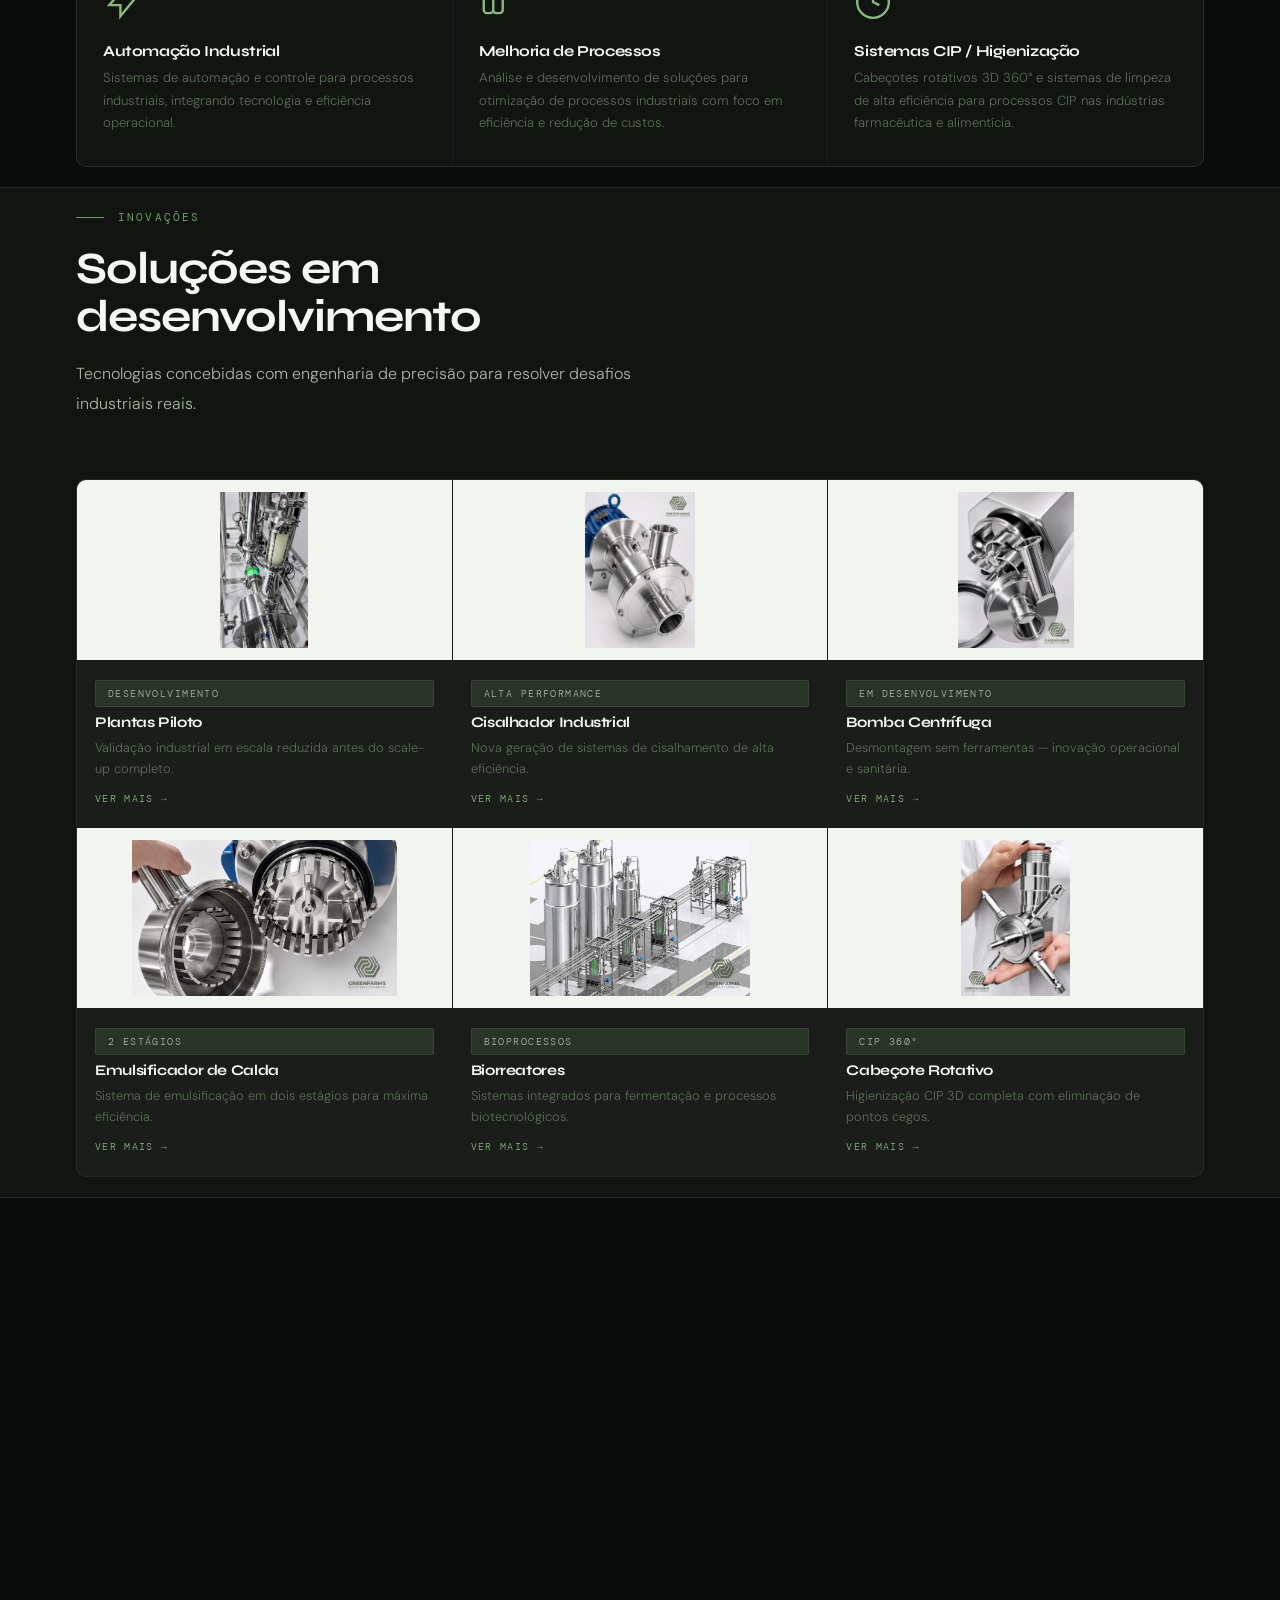
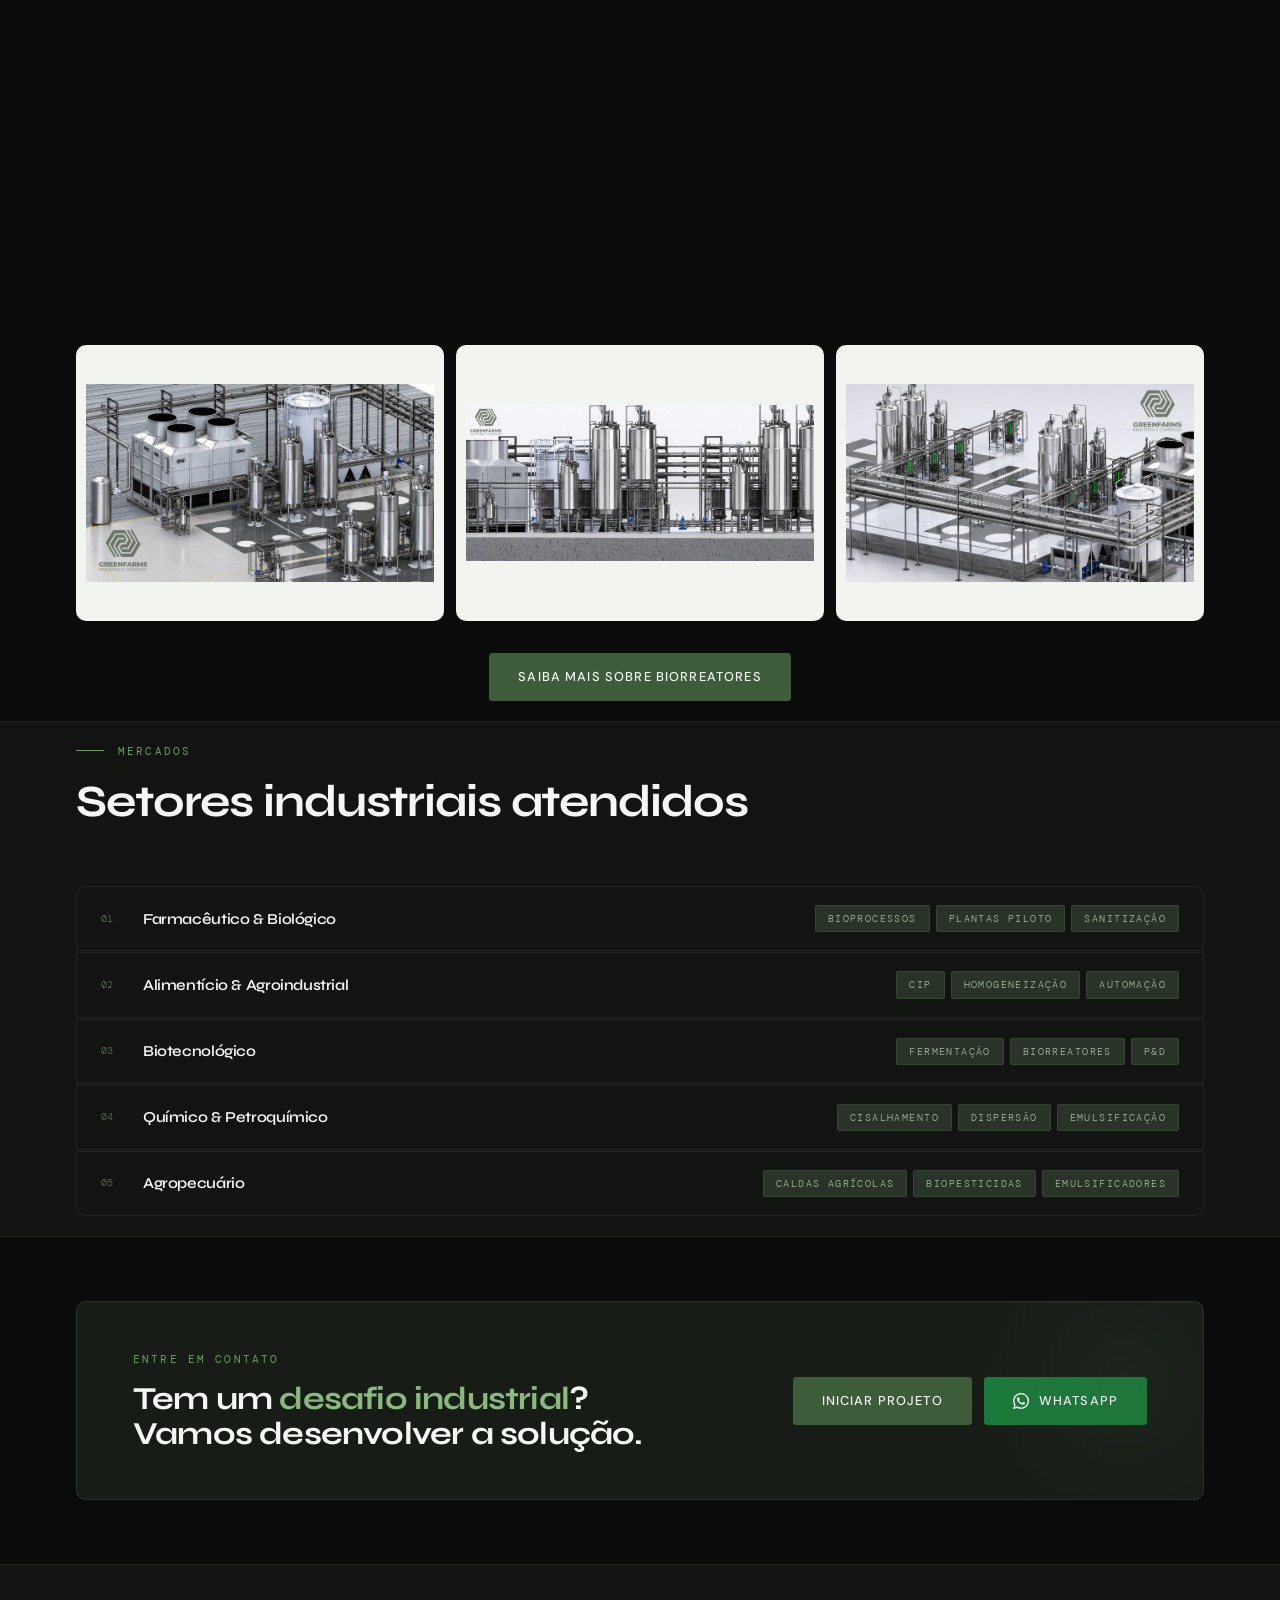
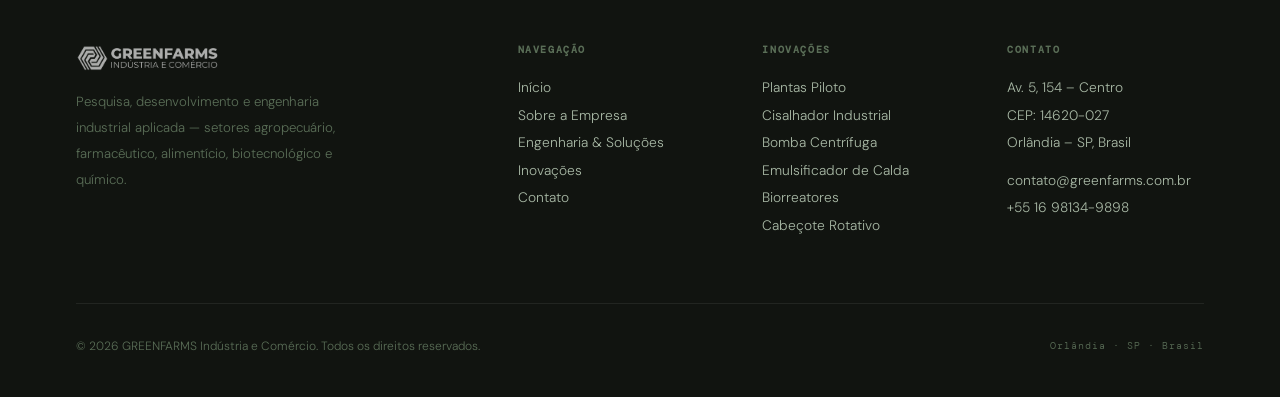
==== commit 67287e9c: "Atualização completa do tema" ====
--- a/index.html
+++ b/index.html
@@ -364,7 +364,7 @@
 
       <!-- Col direita: descrição + botões + métricas -->
       <div class="hero__col-right">
-        <p class="hero__desc">
+        <br><p class="hero__desc">
           A GREENFARMS atua no desenvolvimento de soluções técnicas personalizadas para os setores agropecuário, farmacêutico, alimentício, biotecnológico e químico — desde plantas piloto até equipamentos industriais sob medida.
         </p>
         <div class="hero__actions">
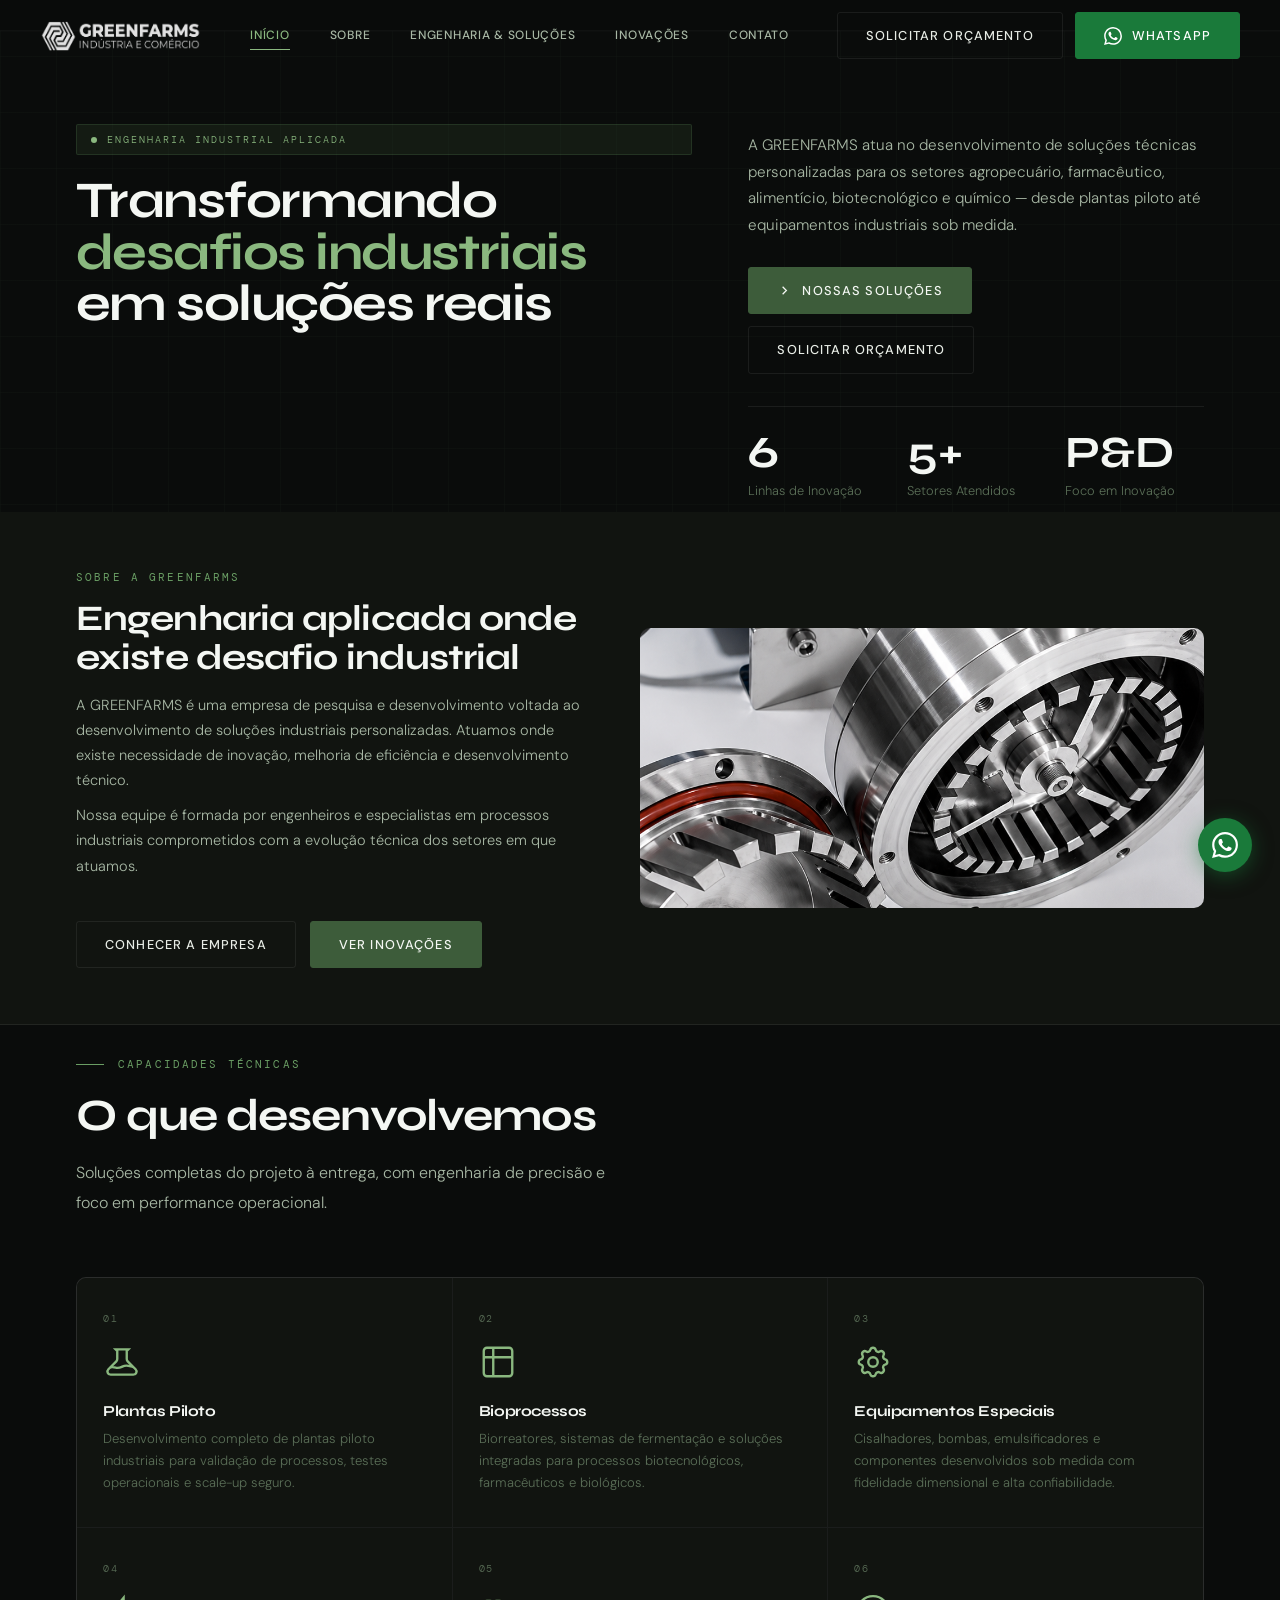
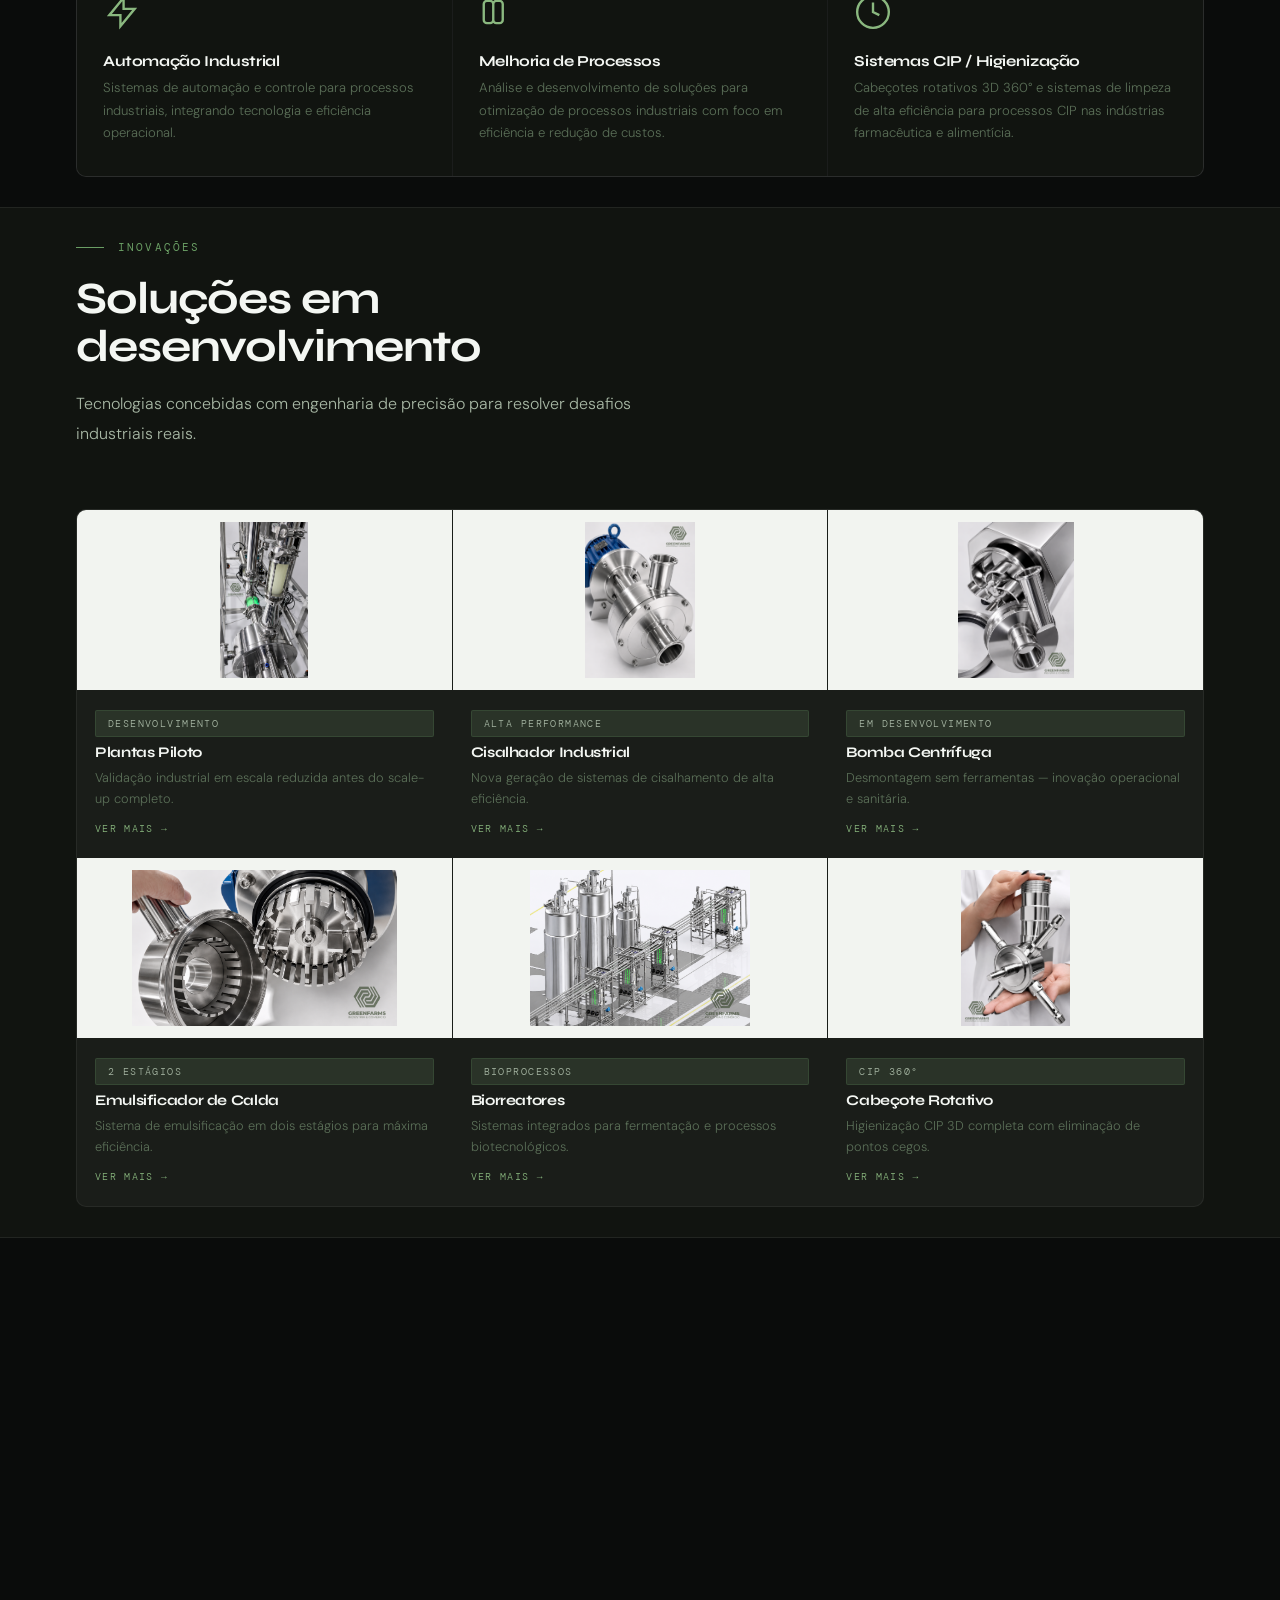
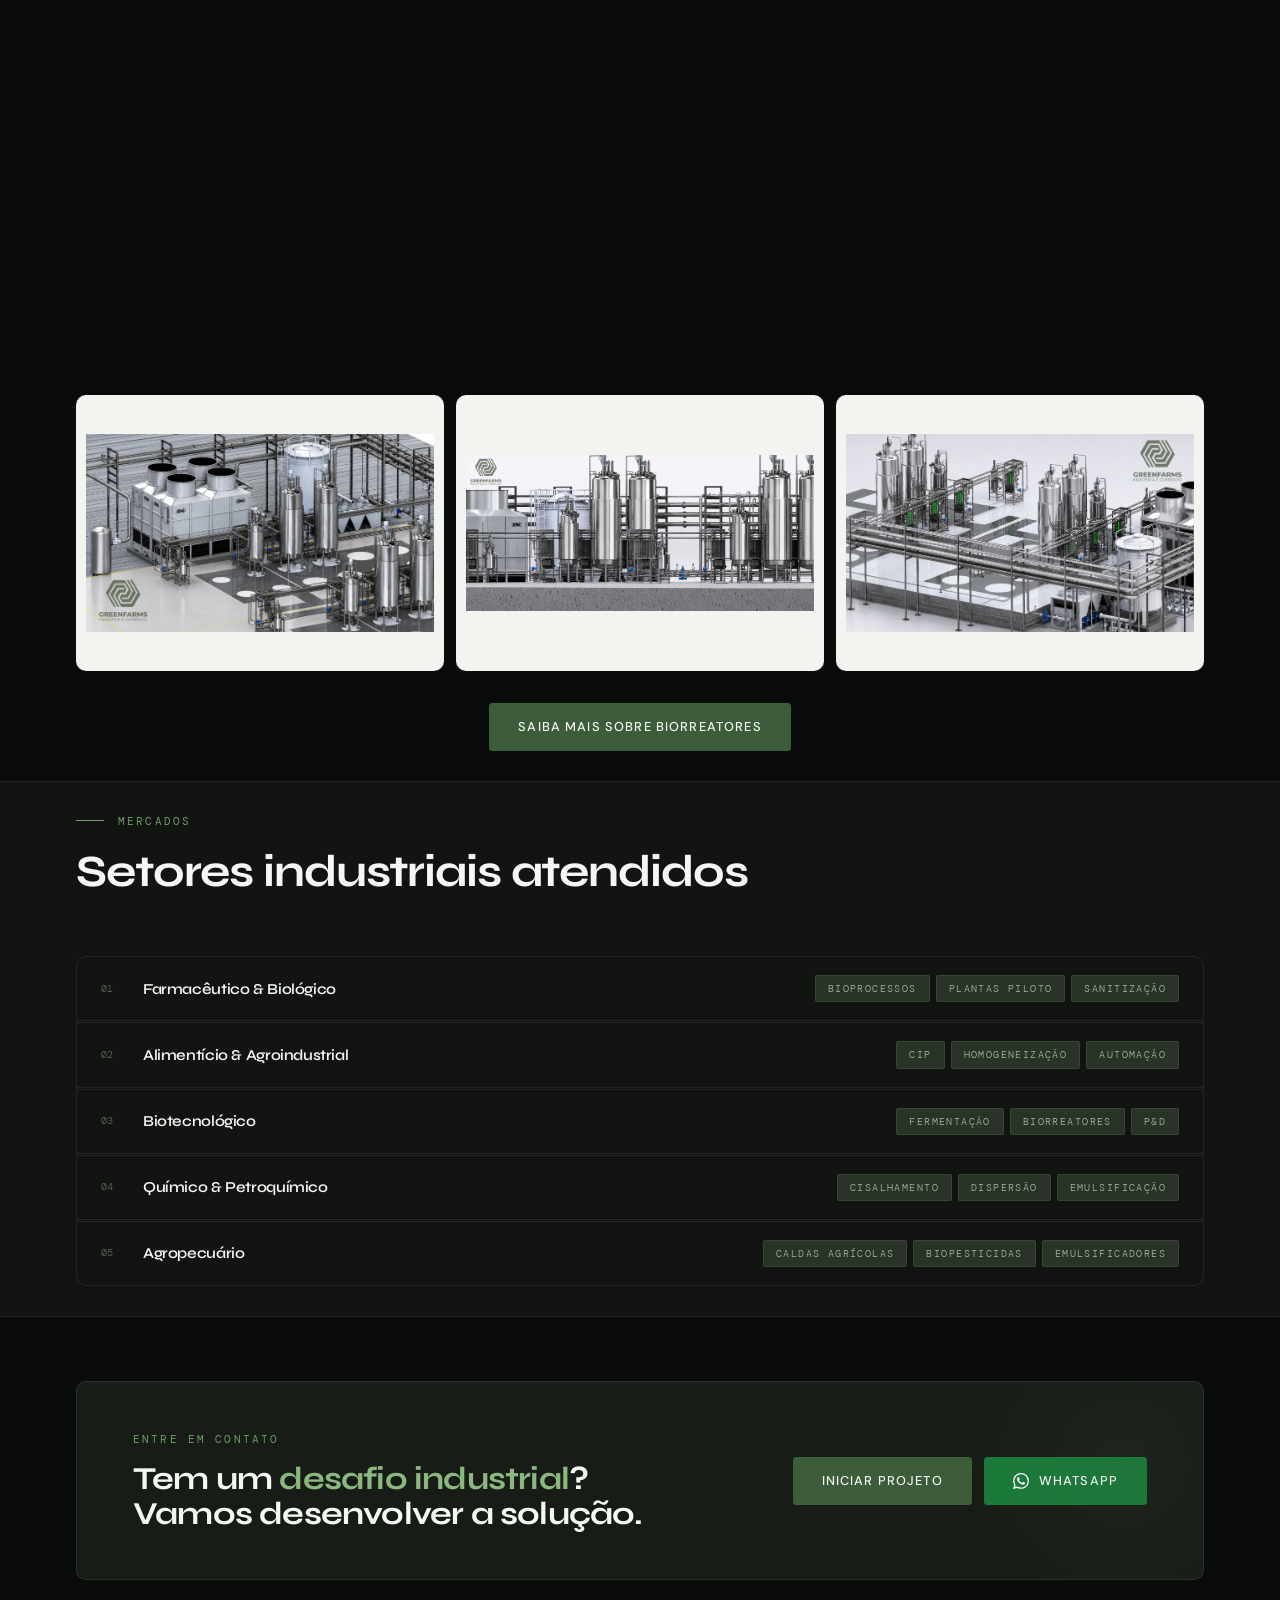
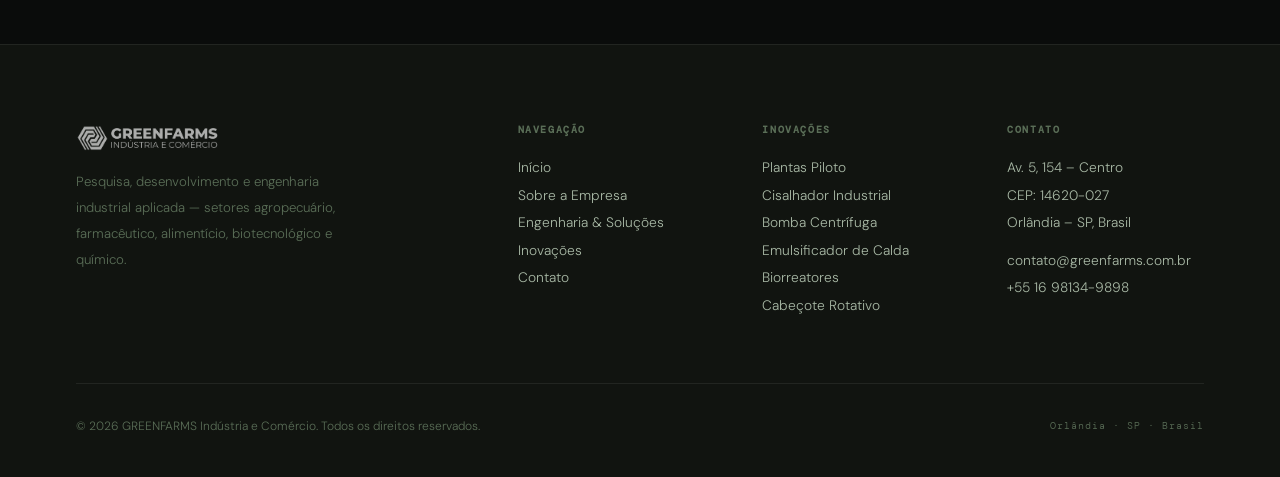
==== commit fb693919: "Atualização completa do tema" ====
--- a/index.html
+++ b/index.html
@@ -322,7 +322,7 @@
     @media(max-width:1100px){
       .hero__left-inner { grid-template-columns: 1fr; gap: 36px; }
       .intro-band__inner { grid-template-columns: 1fr; }
-      .intro-band__text { padding: 40px 0; }
+      .intro-band__text { padding: 20px 0; }
       .intro-band__image { height: 240px; }
       .cap-grid { grid-template-columns: 1fr 1fr; }
       .inov-grid { grid-template-columns: 1fr 1fr; }
--- a/css/style.css
+++ b/css/style.css
@@ -68,7 +68,7 @@
 /* ── Layout ─────────────────────────────────────────────────────── */
 .container { width: 100%; max-width: 1200px; margin: 0 auto; padding: 0 36px; }
 .container--wide { max-width: 1440px; }
-.section { padding: 20px 0; }
+.section { padding: 30px 0; }
 .section--sm { padding: 64px 0; }
 .section--lg { padding: 28px 0; }
 
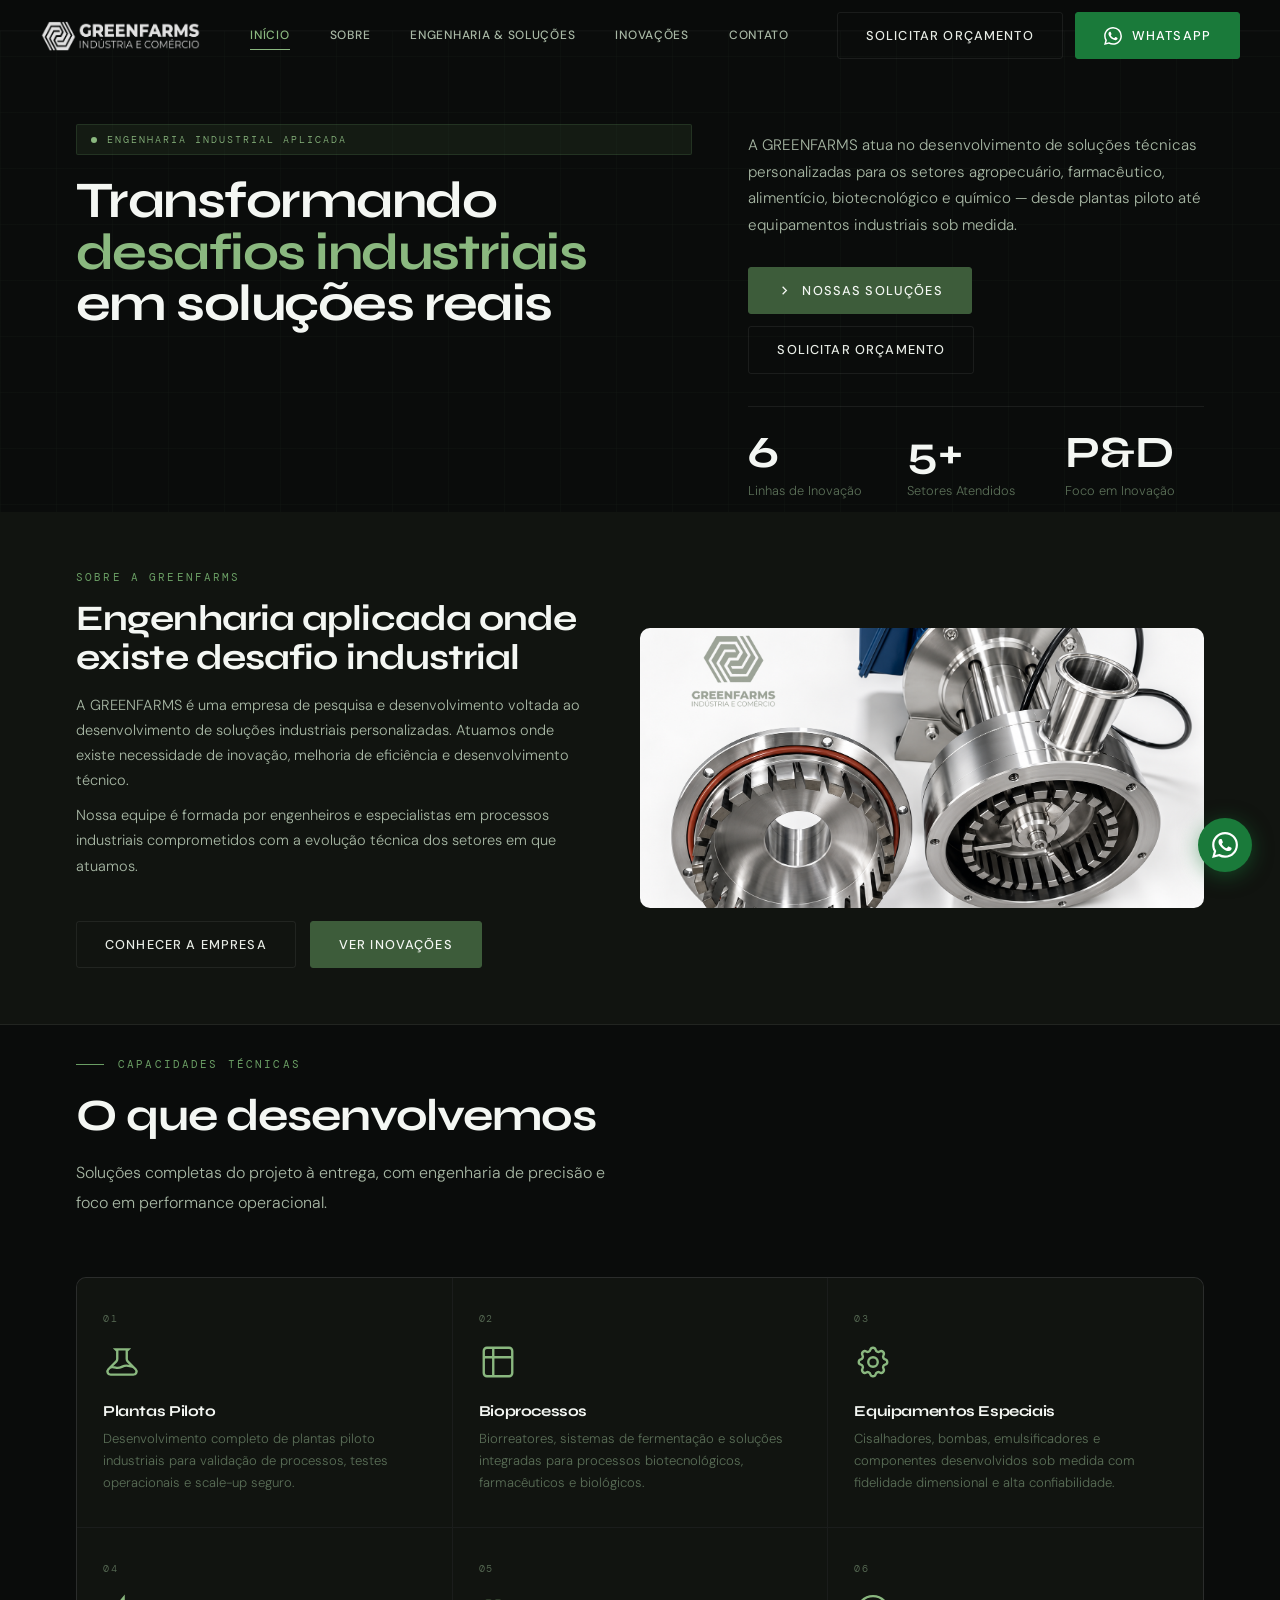
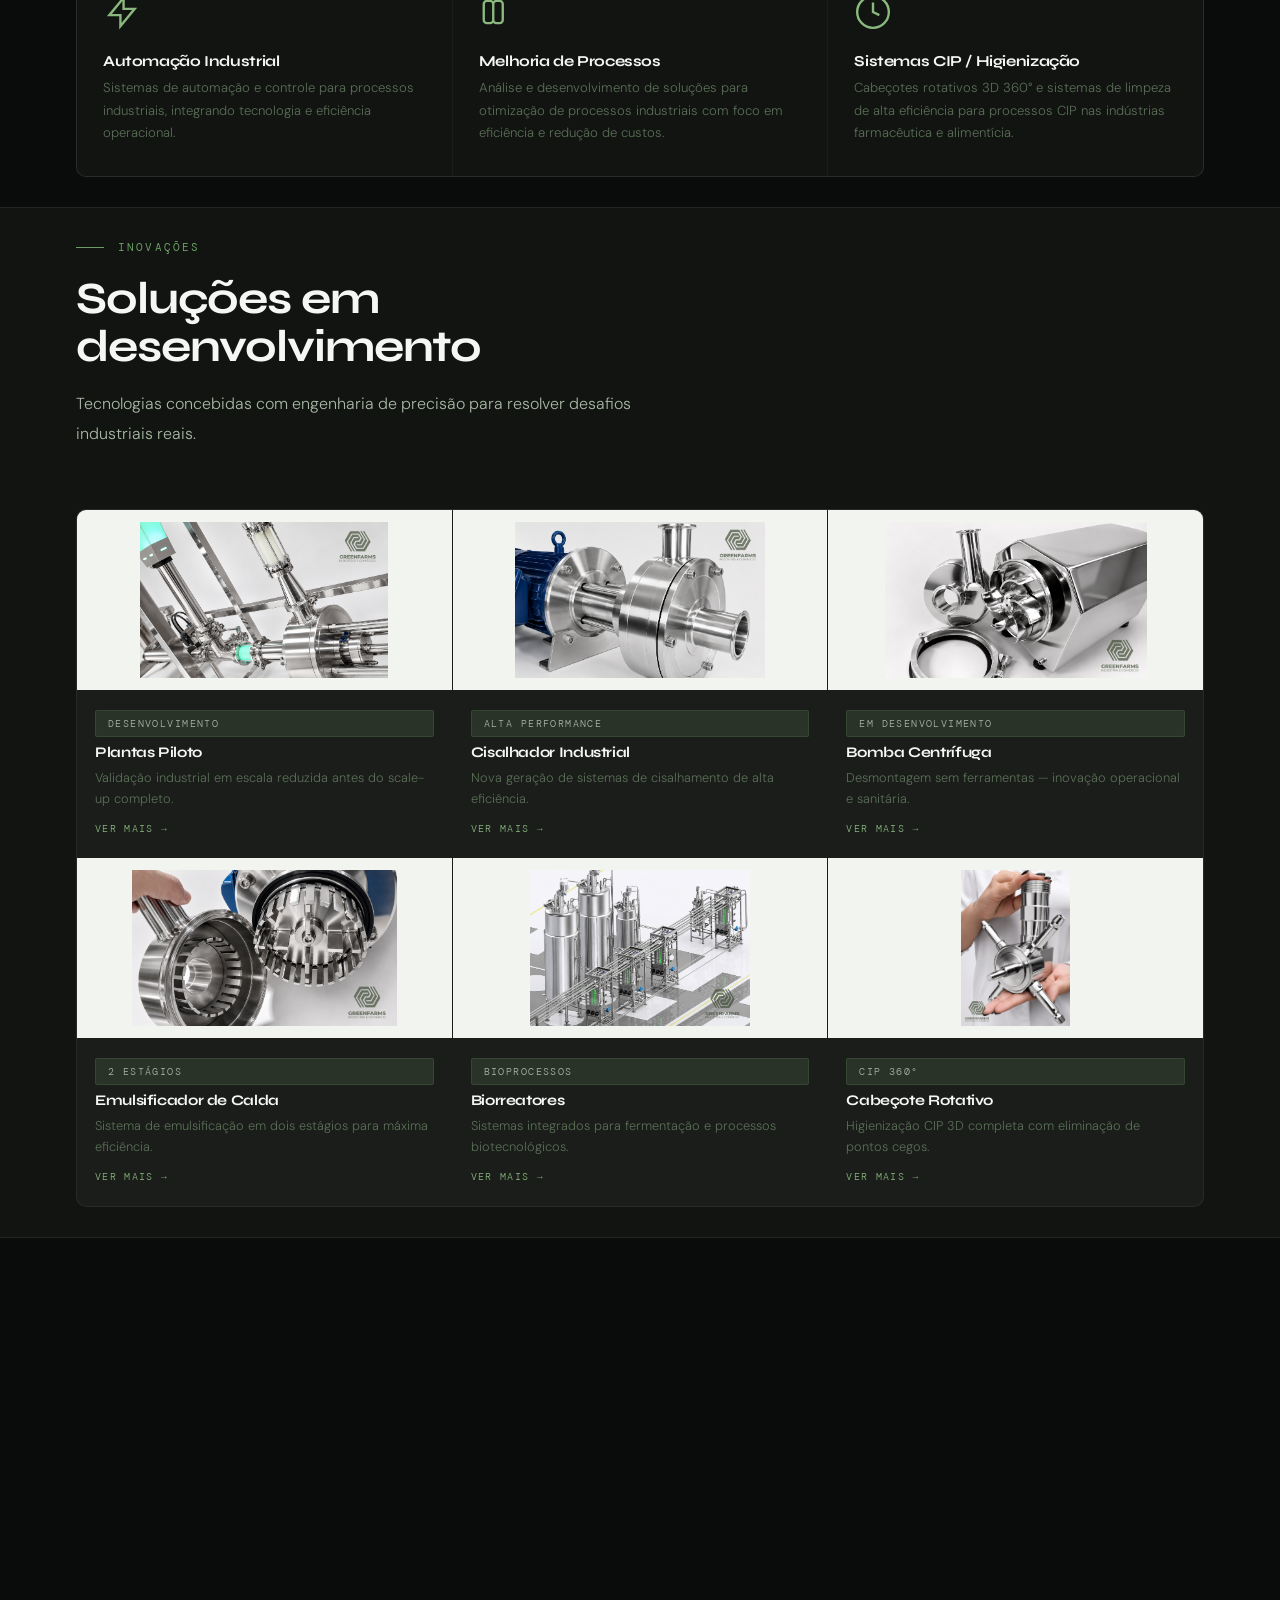
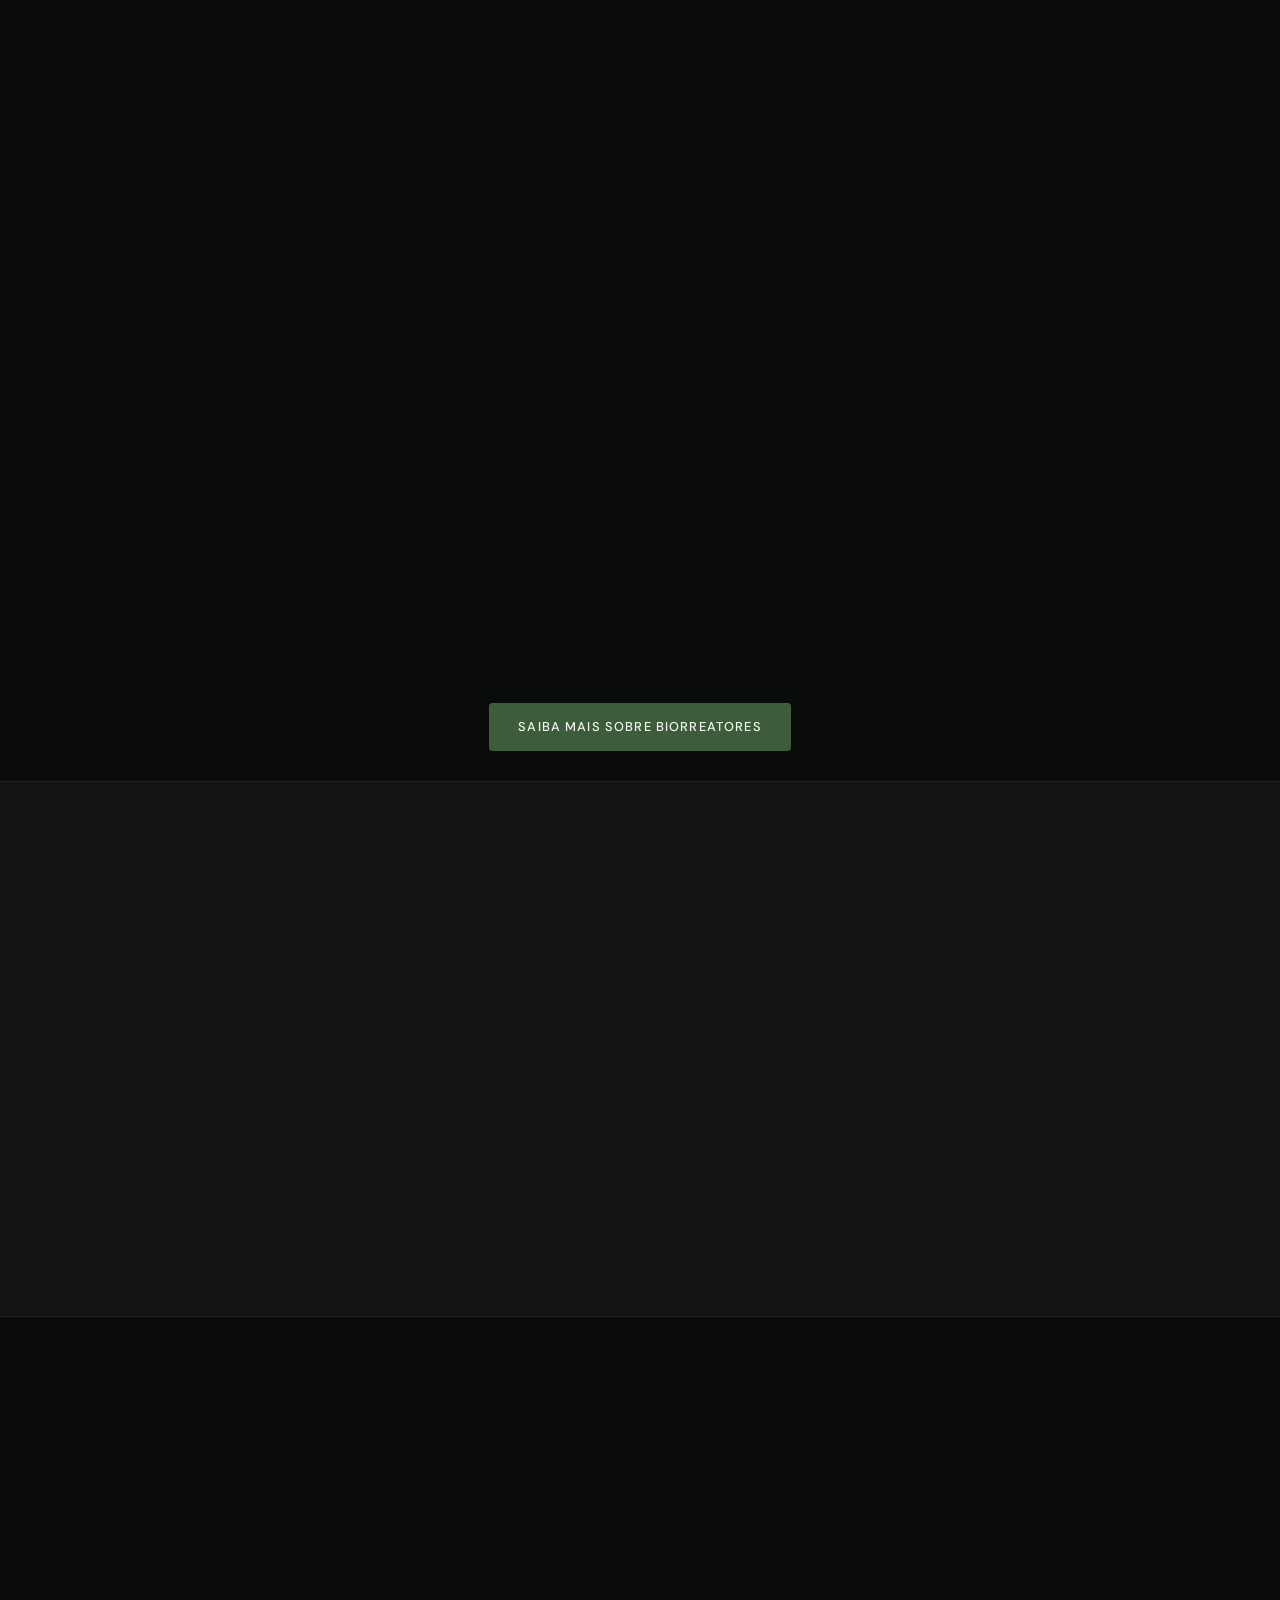
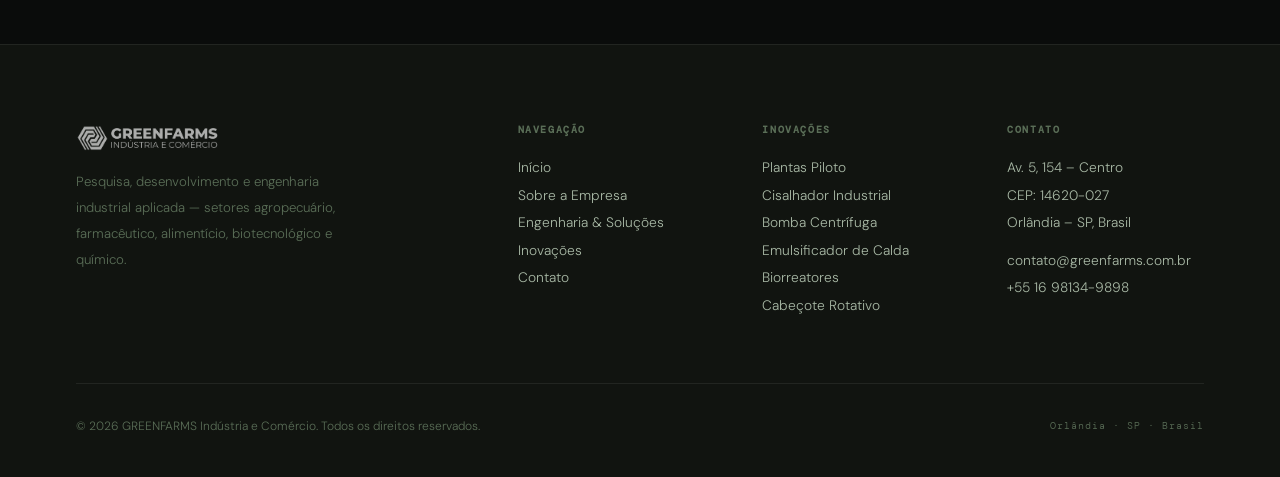
==== commit f66bb746: "Atualização completa do tema" ====
--- a/index.html
+++ b/index.html
@@ -318,7 +318,7 @@
     .sector-item h3 { font-size: 0.95rem; font-weight: 600; }
     .sector-item__tags { display: flex; gap: 6px; flex-wrap: wrap; }
 
-    /* ── Responsive ── */
+    /* ── Responsive ──  */
     @media(max-width:1100px){
       .hero__left-inner { grid-template-columns: 1fr; gap: 36px; }
       .intro-band__inner { grid-template-columns: 1fr; }
